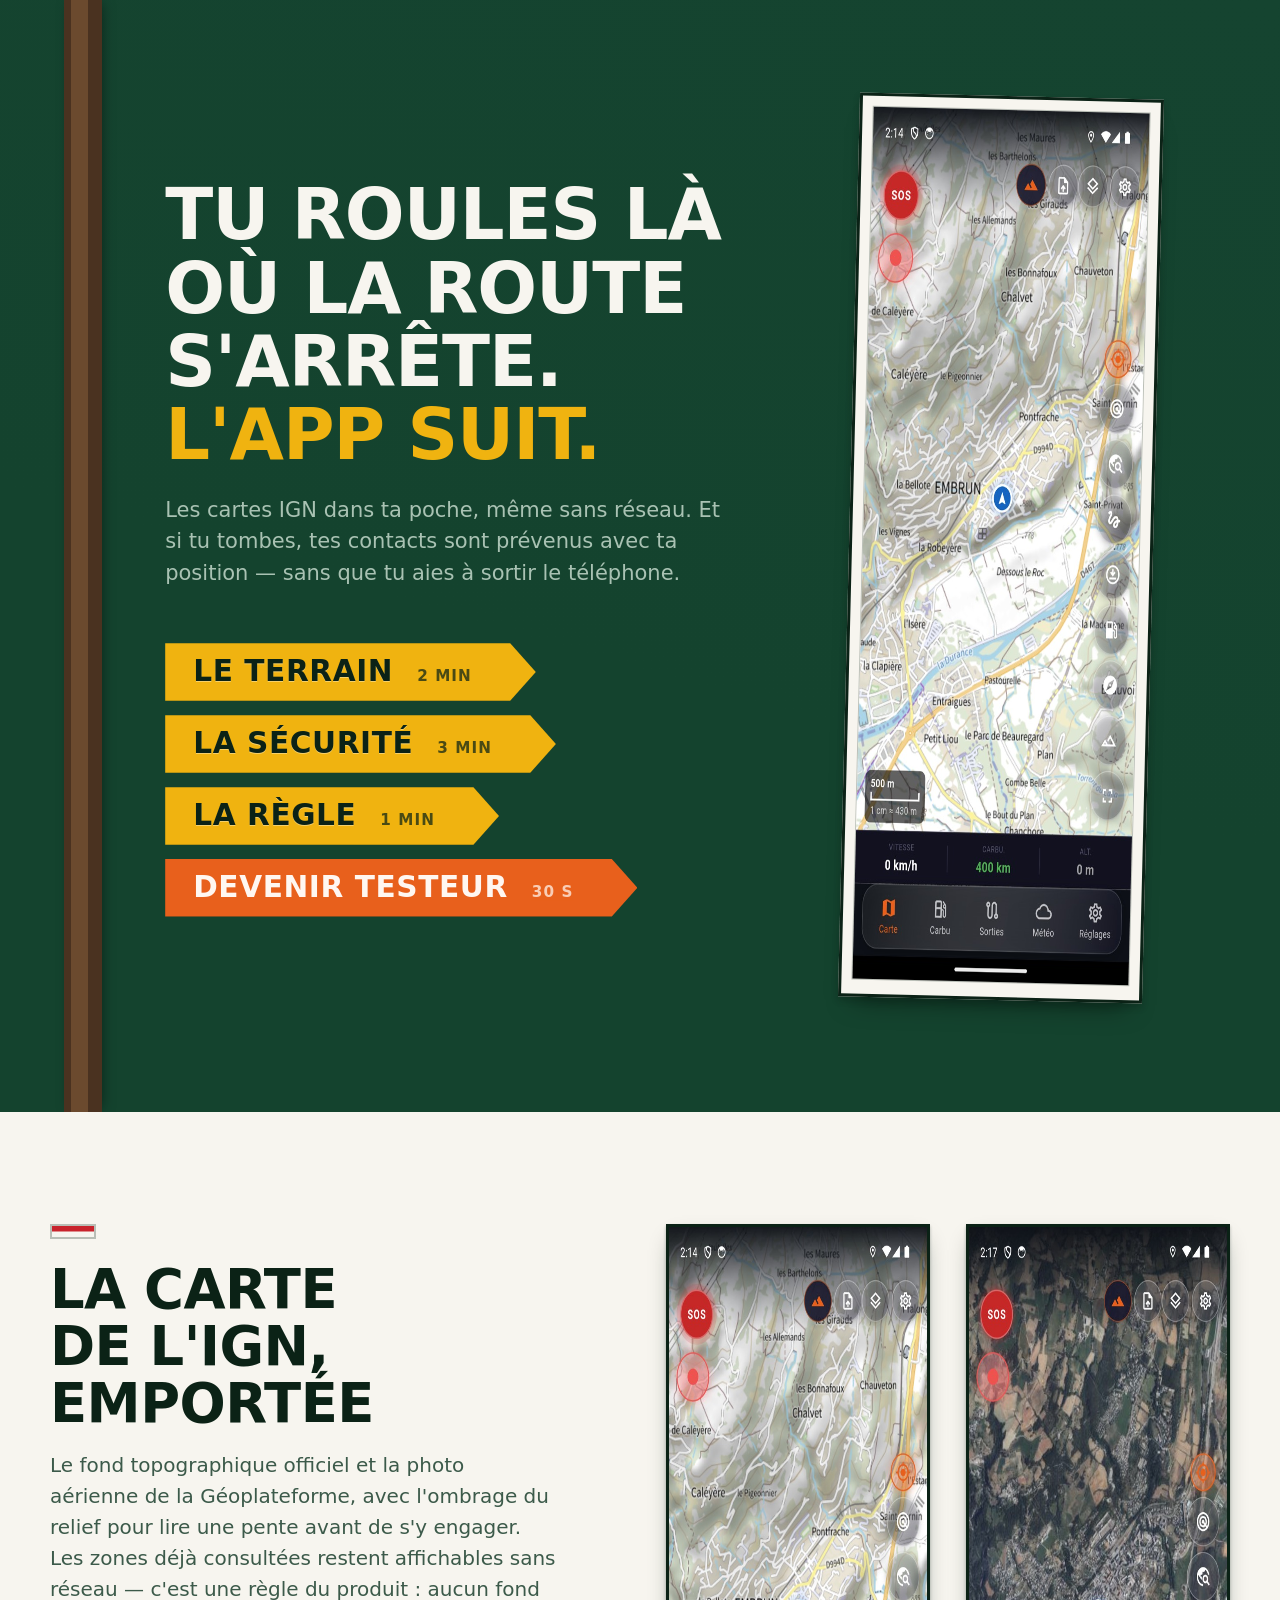
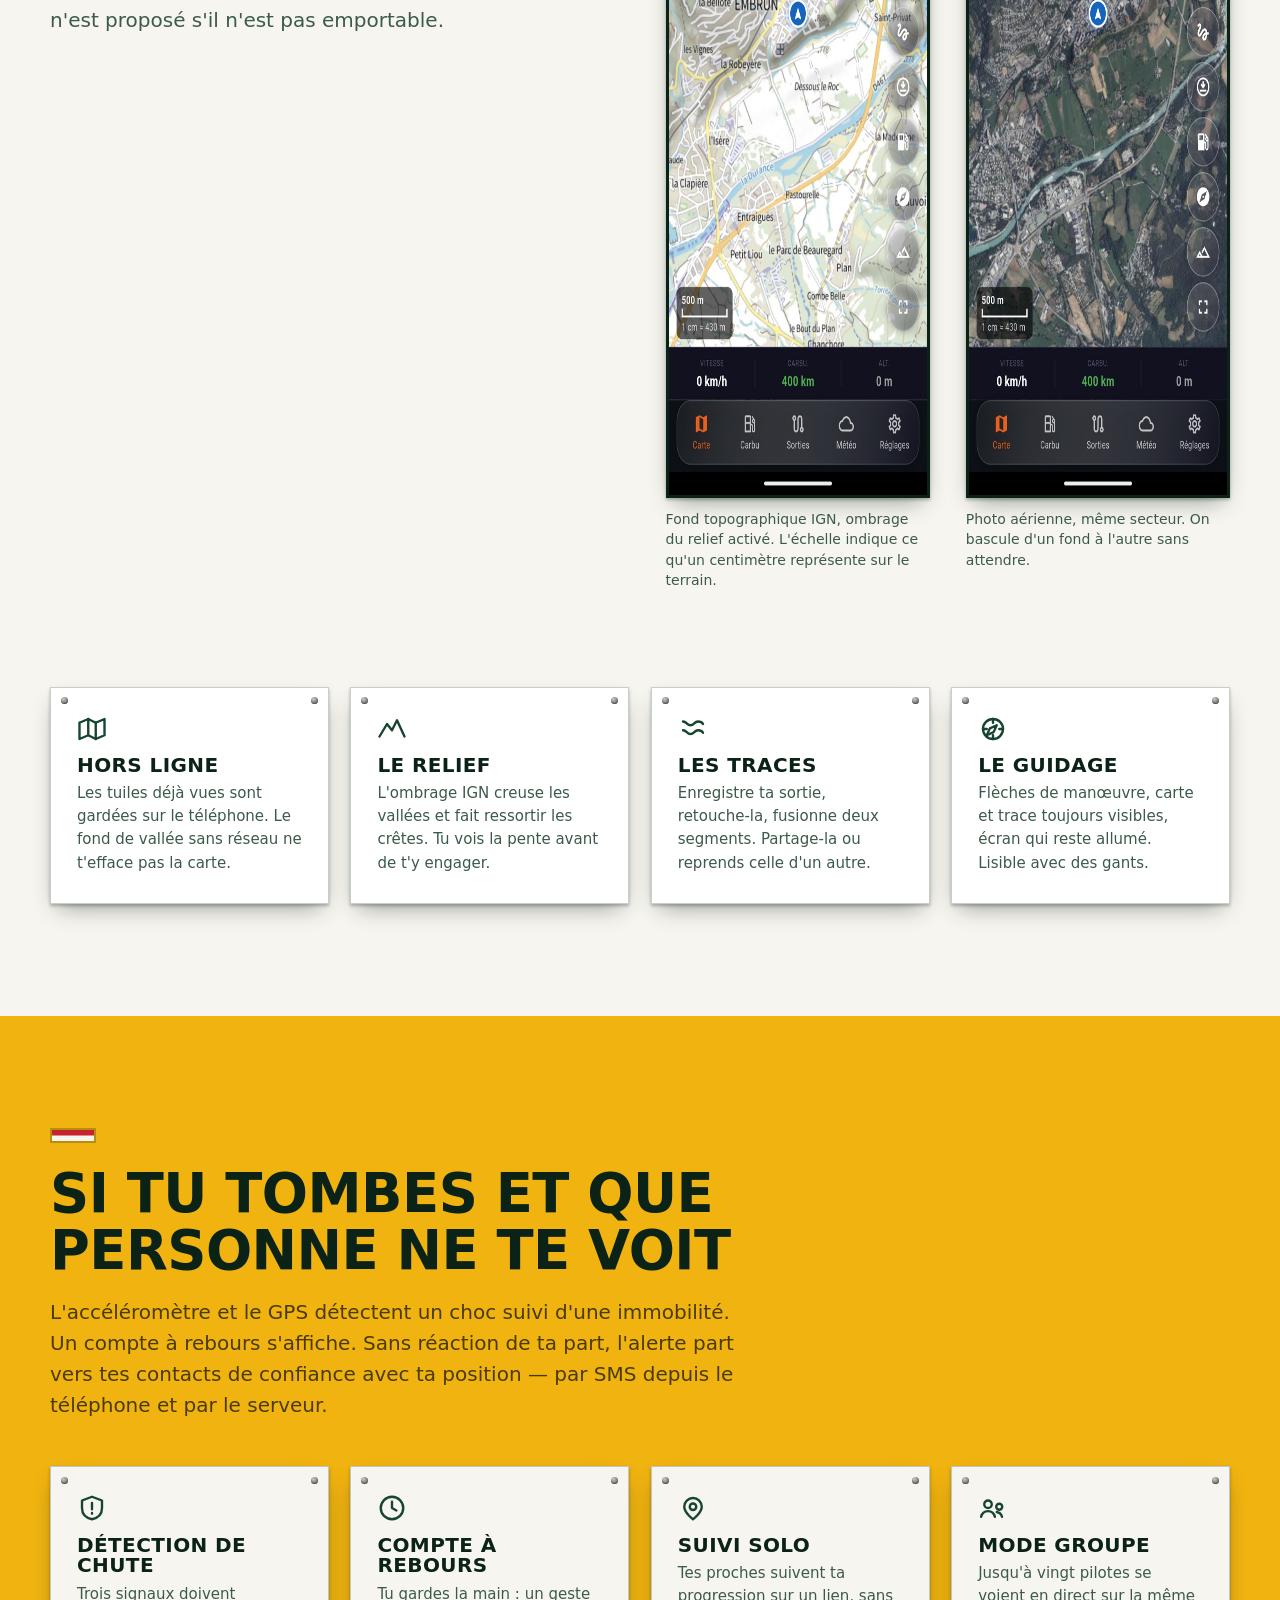
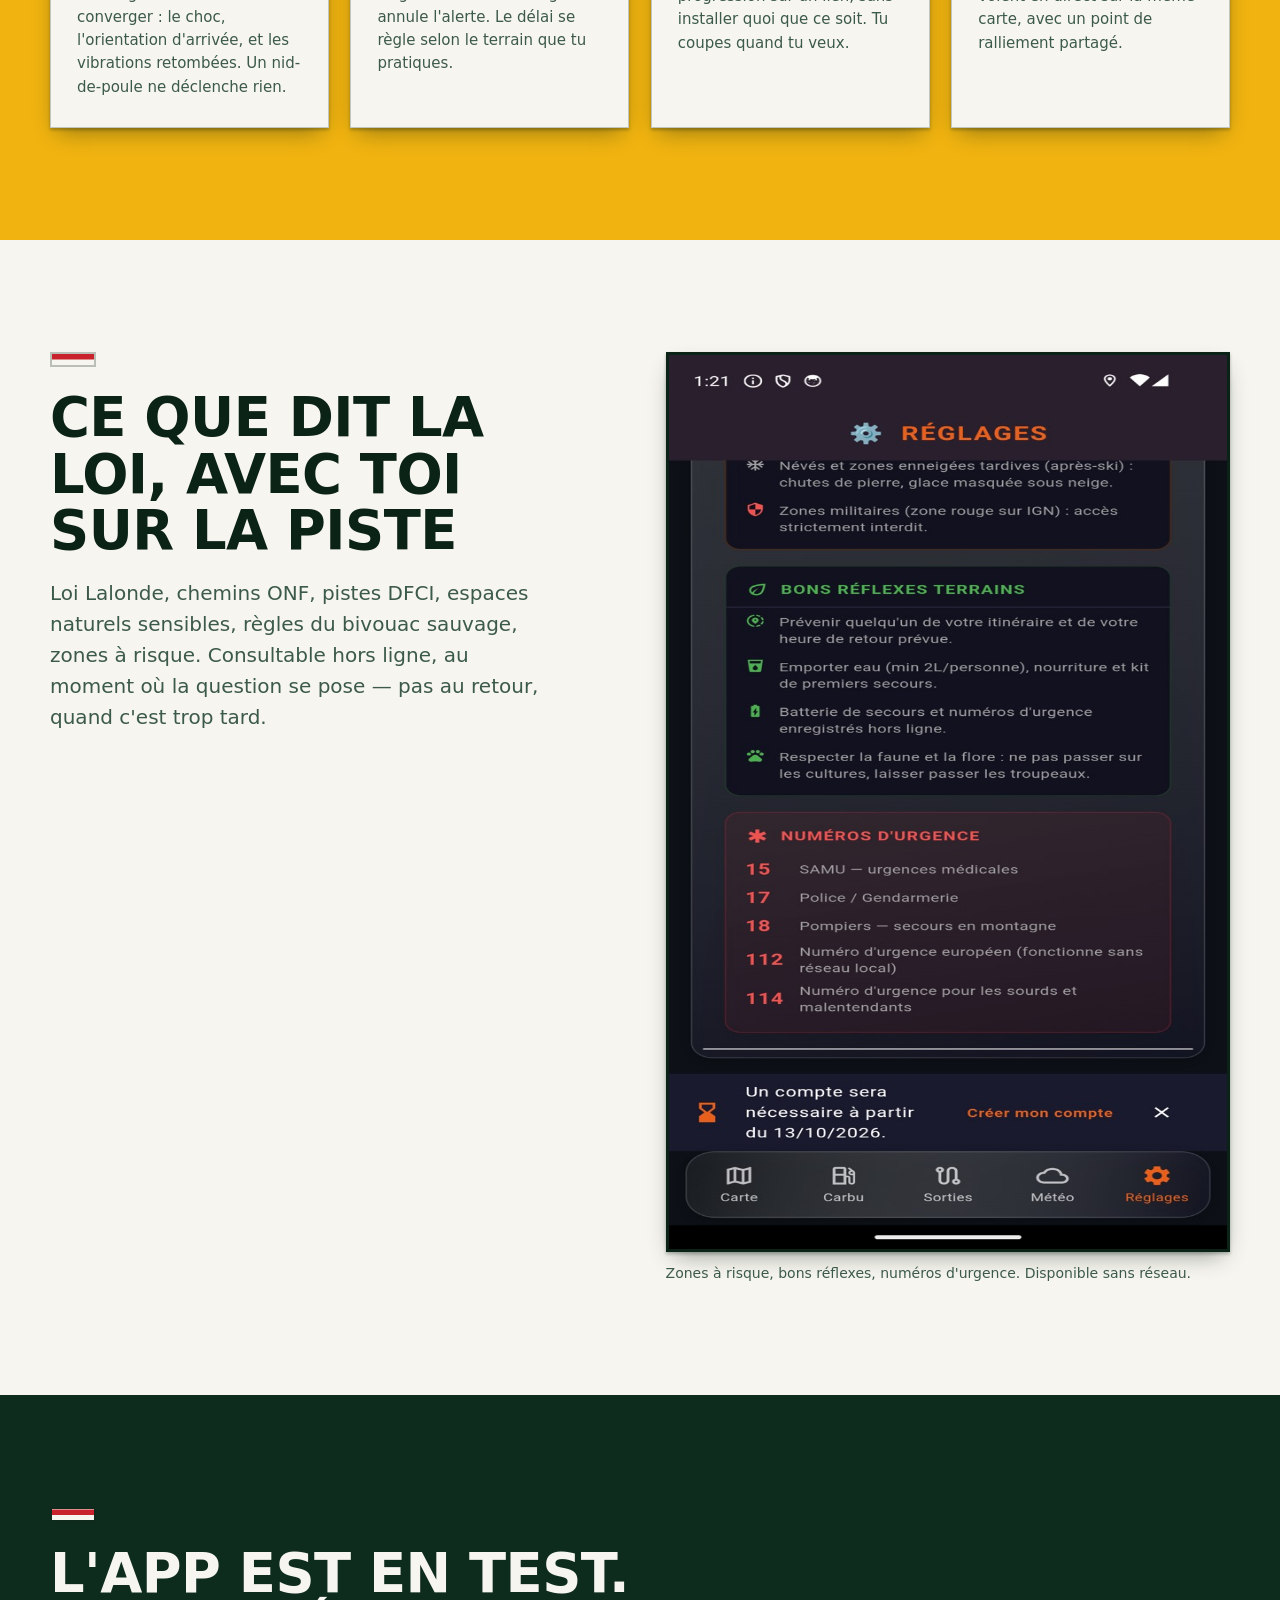
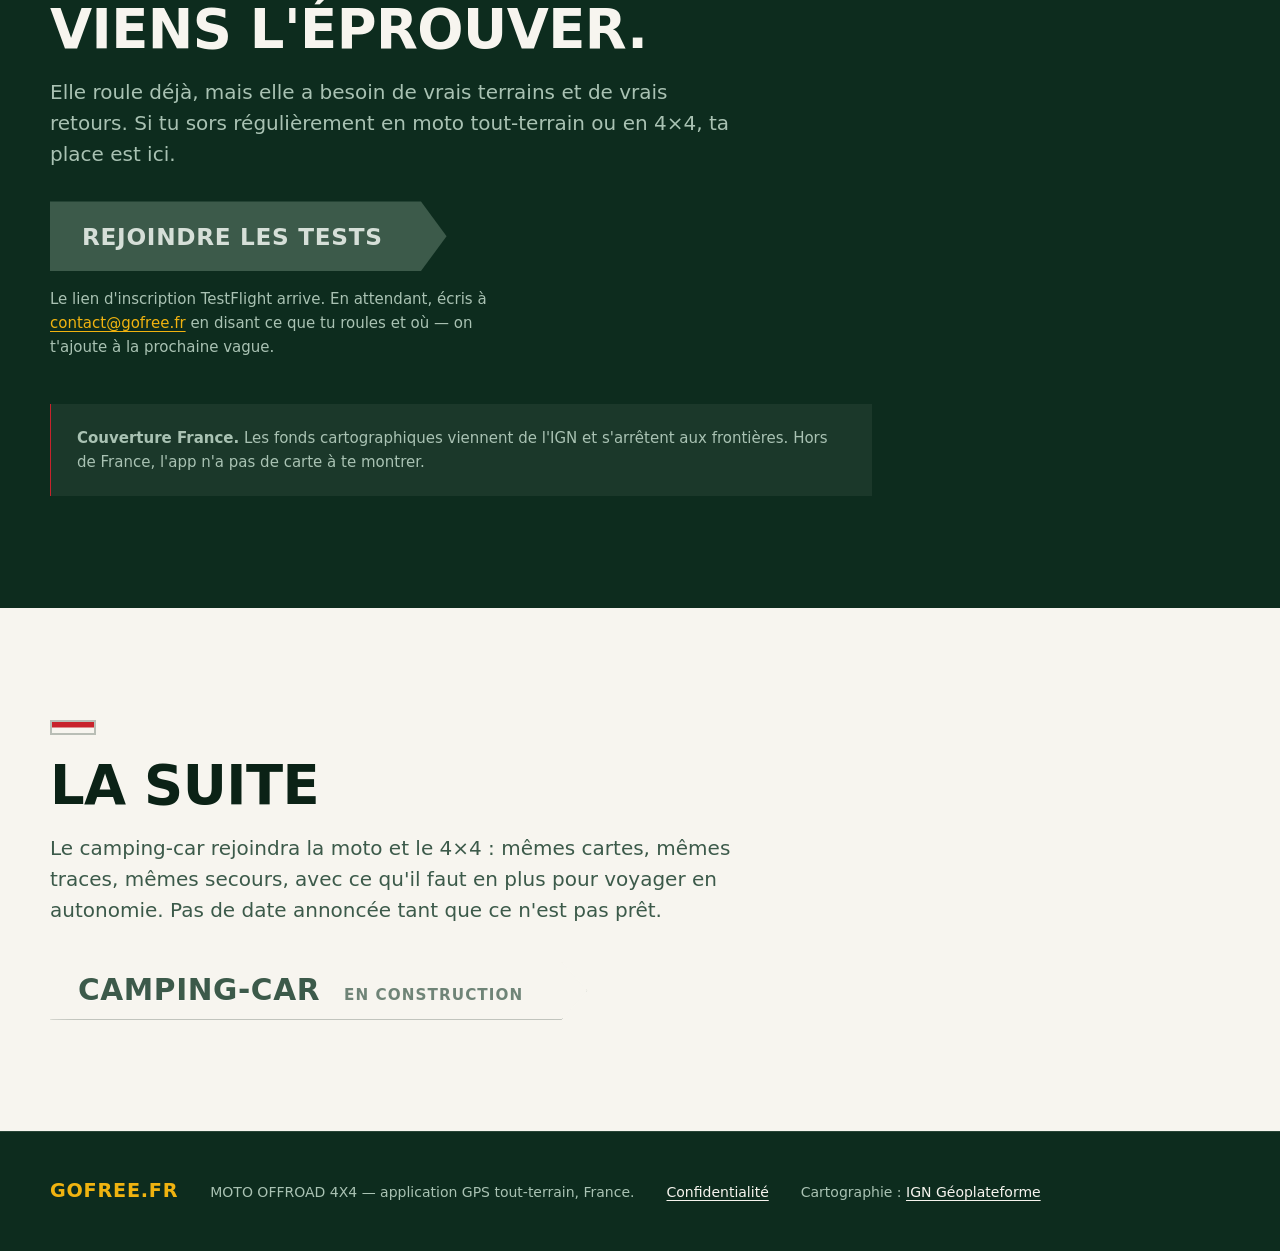
==== index.html @ 1a0636ef "Page d'engagement de confidentialite Requise par Apple pour ouvrir les tests externes TestFlight, et" ====
<!doctype html>
<html lang="fr">
<head>
<meta charset="utf-8">
<meta name="viewport" content="width=device-width, initial-scale=1">
<title>MOTO OFFROAD 4X4 — la carte IGN hors ligne, et les secours si tu tombes</title>
<meta name="description" content="Application GPS pour rouler hors des routes ouvertes en France : cartes IGN emportables hors ligne, détection de chute, alerte aux contacts de confiance. En test sur iPhone et Android.">
<meta name="theme-color" content="#14432E">
<link rel="preload" as="font" type="font/woff2" href="fonts/rajdhani-700-latin.woff2" crossorigin>
<link rel="preload" as="font" type="font/woff2" href="fonts/barlow-400-latin.woff2" crossorigin>
<link rel="stylesheet" href="styles.css">
<meta property="og:title" content="MOTO OFFROAD 4X4">
<meta property="og:description" content="La carte IGN hors ligne, et les secours si tu tombes. En test sur iPhone et Android.">
<meta property="og:type" content="website">
<meta property="og:url" content="https://gofree.fr/">
</head>
<body>

<!-- ═══ LE POTEAU ═══════════════════════════════════════════ -->
<header class="poteau">
  <div class="enveloppe">
    <div class="poteau__contenu">
      <div class="poteau__texte">
      <h1>Tu roules là où la route s'arrête.<em>L'app suit.</em></h1>
      <p class="poteau__sous">
        Les cartes IGN dans ta poche, même sans réseau. Et si tu tombes,
        tes contacts sont prévenus avec ta position — sans que tu aies
        à sortir le téléphone.
      </p>

      <ul class="lames">
        <li><a class="lame" href="#terrain">
          <span class="lame__lieu">Le terrain</span>
          <span class="lame__duree">2 min</span>
        </a></li>
        <li><a class="lame" href="#securite">
          <span class="lame__lieu">La sécurité</span>
          <span class="lame__duree">3 min</span>
        </a></li>
        <li><a class="lame" href="#regle">
          <span class="lame__lieu">La règle</span>
          <span class="lame__duree">1 min</span>
        </a></li>
        <li><a class="lame lame--action" href="#tester">
          <span class="lame__lieu">Devenir testeur</span>
          <span class="lame__duree">30 s</span>
        </a></li>
      </ul>
      </div>

      <figure class="ecran-poteau">
        <img src="img/carte-ign.jpg" width="684" height="874" fetchpriority="high"
             alt="L'application affichant la carte topographique IGN autour d'Embrun, avec le bouton SOS et l'échelle de distance.">
      </figure>
    </div>
  </div>
</header>

<main>

<!-- ═══ LE TERRAIN ══════════════════════════════════════════ -->
<section class="etape etape--claire" id="terrain">
  <div class="enveloppe deux-colonnes">
    <div class="etape__entete">
      <span class="balise" aria-hidden="true"></span>
      <h2>La carte de l'IGN, emportée</h2>
      <p class="etape__chapo">
        Le fond topographique officiel et la photo aérienne de la
        Géoplateforme, avec l'ombrage du relief pour lire une pente avant
        de s'y engager. Les zones déjà consultées restent affichables sans
        réseau — c'est une règle du produit : aucun fond n'est proposé
        s'il n'est pas emportable.
      </p>
    </div>

    <div class="vues">
      <figure class="vue">
        <img src="img/carte-ign.jpg" width="684" height="874" loading="lazy"
             alt="Carte topographique IGN autour d'Embrun, avec les chemins, les courbes de niveau et le bouton SOS.">
        <figcaption>Fond topographique IGN, ombrage du relief activé. L'échelle indique ce qu'un centimètre représente sur le terrain.</figcaption>
      </figure>
      <figure class="vue">
        <img src="img/carte-photo.jpg" width="684" height="874" loading="lazy"
             alt="La même zone en photo aérienne IGN : parcelles, forêts et rivière vues du ciel.">
        <figcaption>Photo aérienne, même secteur. On bascule d'un fond à l'autre sans attendre.</figcaption>
      </figure>
    </div>

    <ul class="plaques">
      <li class="plaque">
        <svg class="plaque__icone" viewBox="0 0 24 24" aria-hidden="true">
          <polyline points="2 7 9 4 15 7 22 4 22 17 15 20 9 17 2 20 2 7"/>
          <line x1="9" y1="4" x2="9" y2="17"/><line x1="15" y1="7" x2="15" y2="20"/>
        </svg>
        <h3 class="plaque__titre">Hors ligne</h3>
        <p>Les tuiles déjà vues sont gardées sur le téléphone. Le fond de vallée sans réseau ne t'efface pas la carte.</p>
      </li>
      <li class="plaque">
        <svg class="plaque__icone" viewBox="0 0 24 24" aria-hidden="true">
          <polyline points="2 18 8 8 12 13 16 5 22 18"/>
        </svg>
        <h3 class="plaque__titre">Le relief</h3>
        <p>L'ombrage IGN creuse les vallées et fait ressortir les crêtes. Tu vois la pente avant de t'y engager.</p>
      </li>
      <li class="plaque">
        <svg class="plaque__icone" viewBox="0 0 24 24" aria-hidden="true">
          <path d="M4 6c3 0 3 3 6 3s3-3 6-3 4 2 4 2"/>
          <path d="M4 13c3 0 3 3 6 3s3-3 6-3 4 2 4 2"/>
        </svg>
        <h3 class="plaque__titre">Les traces</h3>
        <p>Enregistre ta sortie, retouche-la, fusionne deux segments. Partage-la ou reprends celle d'un autre.</p>
      </li>
      <li class="plaque">
        <svg class="plaque__icone" viewBox="0 0 24 24" aria-hidden="true">
          <circle cx="12" cy="12" r="8"/><path d="M12 4v3M12 17v3M4 12h3M17 12h3"/>
          <path d="M15 9l-2.5 5.5L7 17l2.5-5.5z"/>
        </svg>
        <h3 class="plaque__titre">Le guidage</h3>
        <p>Flèches de manœuvre, carte et trace toujours visibles, écran qui reste allumé. Lisible avec des gants.</p>
      </li>
    </ul>
  </div>
</section>

<!-- ═══ LA SÉCURITÉ ═════════════════════════════════════════ -->
<section class="etape etape--emaillee" id="securite">
  <div class="enveloppe">
    <div class="etape__entete">
      <span class="balise" aria-hidden="true"></span>
      <h2>Si tu tombes et que personne ne te voit</h2>
      <p class="etape__chapo">
        L'accéléromètre et le GPS détectent un choc suivi d'une immobilité.
        Un compte à rebours s'affiche. Sans réaction de ta part, l'alerte
        part vers tes contacts de confiance avec ta position — par SMS
        depuis le téléphone et par le serveur.
      </p>
    </div>

    <ul class="plaques">
      <li class="plaque">
        <svg class="plaque__icone" viewBox="0 0 24 24" aria-hidden="true">
          <path d="M12 3l8 3v6c0 5-3.4 8-8 9-4.6-1-8-4-8-9V6z"/>
          <path d="M12 8v5M12 16v.5"/>
        </svg>
        <h3 class="plaque__titre">Détection de chute</h3>
        <p>Trois signaux doivent converger : le choc, l'orientation d'arrivée, et les vibrations retombées. Un nid-de-poule ne déclenche rien.</p>
      </li>
      <li class="plaque">
        <svg class="plaque__icone" viewBox="0 0 24 24" aria-hidden="true">
          <circle cx="12" cy="12" r="9"/><path d="M12 7v5l3.5 2"/>
        </svg>
        <h3 class="plaque__titre">Compte à rebours</h3>
        <p>Tu gardes la main : un geste annule l'alerte. Le délai se règle selon le terrain que tu pratiques.</p>
      </li>
      <li class="plaque">
        <svg class="plaque__icone" viewBox="0 0 24 24" aria-hidden="true">
          <path d="M12 21s-7-5.2-7-10a7 7 0 1114 0c0 4.8-7 10-7 10z"/>
          <circle cx="12" cy="11" r="2.6"/>
        </svg>
        <h3 class="plaque__titre">Suivi solo</h3>
        <p>Tes proches suivent ta progression sur un lien, sans installer quoi que ce soit. Tu coupes quand tu veux.</p>
      </li>
      <li class="plaque">
        <svg class="plaque__icone" viewBox="0 0 24 24" aria-hidden="true">
          <circle cx="8" cy="9" r="3"/><circle cx="17" cy="11" r="2.4"/>
          <path d="M2.5 19c.7-3 2.9-4.5 5.5-4.5S12.8 16 13.5 19"/>
          <path d="M15 15.2c2 .3 3.6 1.5 4.2 3.8"/>
        </svg>
        <h3 class="plaque__titre">Mode groupe</h3>
        <p>Jusqu'à vingt pilotes se voient en direct sur la même carte, avec un point de ralliement partagé.</p>
      </li>
    </ul>
  </div>
</section>

<!-- ═══ LA RÈGLE ════════════════════════════════════════════ -->
<section class="etape etape--claire" id="regle">
  <div class="enveloppe deux-colonnes">
    <div class="etape__entete">
      <span class="balise" aria-hidden="true"></span>
      <h2>Ce que dit la loi, avec toi sur la piste</h2>
      <p class="etape__chapo">
        Loi Lalonde, chemins ONF, pistes DFCI, espaces naturels sensibles,
        règles du bivouac sauvage, zones à risque. Consultable hors ligne,
        au moment où la question se pose — pas au retour, quand c'est trop
        tard.
      </p>
    </div>

    <div class="vues">
      <figure class="vue">
        <img src="img/reglementation.jpg" width="648" height="900" loading="lazy"
             alt="Écran de l'application listant les zones à risque, les bons réflexes de terrain et les numéros d'urgence.">
        <figcaption>Zones à risque, bons réflexes, numéros d'urgence. Disponible sans réseau.</figcaption>
      </figure>
    </div>
  </div>
</section>

<!-- ═══ DEVENIR TESTEUR ═════════════════════════════════════ -->
<section class="etape inscription" id="tester">
  <div class="enveloppe">
    <div class="etape__entete">
      <span class="balise" aria-hidden="true"></span>
      <h2>L'app est en test. Viens l'éprouver.</h2>
      <p class="etape__chapo">
        Elle roule déjà, mais elle a besoin de vrais terrains et de vrais
        retours. Si tu sors régulièrement en moto tout-terrain ou en 4×4,
        ta place est ici.
      </p>

      <!-- REMPLACER par le lien public TestFlight :
           https://testflight.apple.com/join/XXXXXXXX -->
      <a class="bouton" href="#tester" aria-disabled="true">
        Rejoindre les tests
      </a>
      <p class="appoint">
        Le lien d'inscription TestFlight arrive. En attendant, écris à
        <a href="mailto:contact@gofree.fr?subject=Je%20veux%20tester%20MOTO%20OFFROAD%204X4">contact@gofree.fr</a>
        en disant ce que tu roules et où — on t'ajoute à la prochaine vague.
      </p>

      <div class="couverture">
        <p>
          <strong>Couverture France.</strong> Les fonds cartographiques
          viennent de l'IGN et s'arrêtent aux frontières. Hors de France,
          l'app n'a pas de carte à te montrer.
        </p>
      </div>
    </div>
  </div>
</section>

<!-- ═══ BIENTÔT ═════════════════════════════════════════════ -->
<section class="etape etape--claire">
  <div class="enveloppe">
    <div class="etape__entete">
      <span class="balise" aria-hidden="true"></span>
      <h2>La suite</h2>
      <p class="etape__chapo">
        Le camping-car rejoindra la moto et le 4×4 : mêmes cartes, mêmes
        traces, mêmes secours, avec ce qu'il faut en plus pour voyager en
        autonomie. Pas de date annoncée tant que ce n'est pas prêt.
      </p>
    </div>
    <ul class="lames" style="margin-top:clamp(1.5rem,4vh,2.5rem)">
      <li><span class="lame lame--bientot">
        <span class="lame__lieu">Camping-car</span>
        <span class="lame__duree">en construction</span>
      </span></li>
    </ul>
  </div>
</section>

</main>

<footer class="pied">
  <div class="enveloppe pied__rang">
    <strong>gofree.fr</strong>
    <span>MOTO OFFROAD 4X4 — application GPS tout-terrain, France.</span>
    <span><a href="confidentialite.html">Confidentialité</a></span>
    <span>Cartographie&nbsp;: <a href="https://geoservices.ign.fr/" rel="noopener">IGN Géoplateforme</a></span>
  </div>
</footer>

</body>
</html>
---- styles.css ----
@import url("fonts.css");

/* ─────────────────────────────────────────────────────────────
   gofree.fr — le monde du balisage de sentier.
   Tôle émaillée, plaques gravées, poteau de mélèze. Les aplats
   sont saturés : c'est de la laque, pas du parchemin.
   ───────────────────────────────────────────────────────────── */

:root {
  /* Émail */
  --foret:        #14432E;
  --foret-fonce:  #0D2C1E;
  --foret-clair:  #154430;
  --jaune:        #F0B310;
  --jaune-chaud:  #E09A05;
  --orange:       #E8601C;  /* signal d'action, hérité de l'app */
  --rouge-gr:     #C8232C;  /* balisage GR */
  --blanc-gr:     #F7F5EF;

  /* Encres */
  --grave:        #0B2216;  /* lettres gravées dans la plaque */
  --grave-doux:   #3C5A4A;
  --sur-foret:    #EAF0EA;
  --sur-foret-2:  #A9C2B3;

  --poteau:       #6B4A2E;
  --poteau-ombre: #4A3220;

  --bord:         rgba(11, 34, 22, .22);

  --lame-ombre: 0 2px 3px rgba(11, 34, 22, .28),
                0 10px 22px -8px rgba(11, 34, 22, .45);

  --mesure: 68ch;
}

*, *::before, *::after { box-sizing: border-box; }

html { -webkit-text-size-adjust: 100%; scroll-behavior: smooth; }
@media (prefers-reduced-motion: reduce) {
  html { scroll-behavior: auto; }
  *, *::before, *::after {
    animation-duration: .01ms !important;
    transition-duration: .01ms !important;
  }
}

body {
  margin: 0;
  background: var(--foret);
  color: var(--sur-foret);
  font-family: Barlow, system-ui, sans-serif;
  font-size: clamp(1.0625rem, .4vw + .95rem, 1.1875rem);
  line-height: 1.6;
  overflow-x: hidden;
}

/* Surfaces du navigateur : elles font partie du monde, pas du défaut. */
::selection { background: var(--jaune); color: var(--grave); }
:focus-visible {
  outline: 3px solid var(--jaune);
  outline-offset: 3px;
  border-radius: 2px;
}
:root { scrollbar-color: var(--jaune-chaud) var(--foret-fonce); scrollbar-width: thin; }
::-webkit-scrollbar { width: 12px; }
::-webkit-scrollbar-track { background: var(--foret-fonce); }
::-webkit-scrollbar-thumb {
  background: var(--jaune-chaud);
  border: 3px solid var(--foret-fonce);
  border-radius: 6px;
}
a { color: inherit; }
img { max-width: 100%; display: block; }

h1, h2, h3, .lame__lieu, .plaque__titre {
  font-family: Rajdhani, system-ui, sans-serif;
  font-weight: 700;
  letter-spacing: .02em;
  text-transform: uppercase;
  line-height: 1.04;
  margin: 0;
}

/* ── Lettres gravées ────────────────────────────────────────── */
.grave {
  color: var(--grave);
  text-shadow: 0 1px 0 rgba(255, 255, 255, .34);
}

/* ── Structure ──────────────────────────────────────────────── */
.enveloppe { max-width: 1180px; margin: 0 auto; }

/* ═══ LE POTEAU ═════════════════════════════════════════════ */
.poteau {
  position: relative;
  padding: 48px 20px 56px;
  background: linear-gradient(196deg, var(--foret-clair) 0%, var(--foret) 58%);
  overflow: hidden;
}

/* Le mât, planté derrière les lames. */
.poteau::before {
  content: "";
  position: absolute;
  top: 0; bottom: 0;
  left: clamp(1.25rem, 5vw, 4rem);
  width: clamp(26px, 3vw, 42px);
  background:
    linear-gradient(90deg,
      var(--poteau-ombre) 0 18%,
      var(--poteau) 18% 62%,
      var(--poteau-ombre) 62% 100%);
  box-shadow: 3px 0 14px -4px rgba(0, 0, 0, .5);
}

.poteau__contenu {
  position: relative;
  padding-left: clamp(3.25rem, 9vw, 7.5rem);
  display: grid;
  gap: clamp(1.5rem, 4vw, 3rem);
}
@media (min-width: 60rem) {
  .poteau__contenu {
    grid-template-columns: minmax(0, 1.1fr) minmax(0, .9fr);
    align-items: center;
  }
}

/* Les étapes qui montrent l'app : le propos à gauche, les écrans à droite. */
.deux-colonnes { display: grid; gap: clamp(1.75rem, 4vw, 3.5rem); }
@media (min-width: 62rem) {
  .deux-colonnes {
    grid-template-columns: minmax(0, 1fr) minmax(0, 1fr);
    align-items: start;
  }
  .deux-colonnes .etape__entete { max-width: 42ch; }
  .deux-colonnes .vues {
    margin-top: 0;
    grid-template-columns: repeat(auto-fit, minmax(min(100%, 10.5rem), 1fr));
  }
  .deux-colonnes .plaques { grid-column: 1 / -1; }
}

/* L'écran de l'app, vissé au poteau comme une plaque de plus. */
.ecran-poteau {
  margin: 0;
  justify-self: center;
  max-width: 19rem;
  padding: 10px 10px 14px;
  background: var(--blanc-gr);
  border: 3px solid var(--grave);
  box-shadow: 0 4px 6px rgba(11, 34, 22, .3), 0 18px 26px -16px rgba(0, 0, 0, .5);
  transform: rotate(1.4deg);
}
.ecran-poteau img { width: 100%; border: 1px solid rgba(11, 34, 22, .25); }

.poteau h1 {
  font-size: clamp(2.35rem, 6vw, 4.4rem);
  letter-spacing: -.015em;
  color: var(--blanc-gr);
  max-width: 13ch;
  text-wrap: balance;
}
.poteau h1 em {
  font-style: normal;
  display: block;
  color: var(--jaune);
}

.poteau__sous {
  margin: clamp(1.1rem, 2.5vh, 1.75rem) 0 0;
  max-width: 46ch;
  color: var(--sur-foret-2);
  font-size: clamp(1.0625rem, .5vw + .95rem, 1.3125rem);
  line-height: 1.5;
}

/* ── Les lames directionnelles ──────────────────────────────── */
.lames {
  list-style: none;
  margin: clamp(2.25rem, 6vh, 3.5rem) 0 0;
  padding: 0;
  display: flex;
  flex-direction: column;
  gap: clamp(.7rem, 1.6vh, 1.1rem);
}

.lame {
  --lame-fond: var(--jaune);
  --lame-encre: var(--grave);
  display: flex;
  align-items: baseline;
  gap: clamp(.75rem, 2vw, 1.5rem);
  width: fit-content;
  max-width: min(100%, 40rem);
  padding: clamp(.6rem, 1.4vh, .95rem) clamp(2.5rem, 5vw, 4rem) clamp(.6rem, 1.4vh, .95rem) clamp(1rem, 2.5vw, 1.75rem);
  background: var(--lame-fond);
  color: var(--lame-encre);
  text-decoration: none;
  /* La pointe du panneau, taillée à droite. */
  clip-path: polygon(0 0, calc(100% - 1.6rem) 0, 100% 50%, calc(100% - 1.6rem) 100%, 0 100%);
  box-shadow: var(--lame-ombre);
  transform-origin: left center;
  transition: transform .45s cubic-bezier(.16, 1, .3, 1),
              filter .45s cubic-bezier(.16, 1, .3, 1);
}

.lame:hover, .lame:focus-visible { transform: rotate(-1.1deg) translateX(6px); filter: brightness(1.05); }
.lame:active { transform: rotate(-.4deg) translateX(2px); }

.lame--action { --lame-fond: var(--orange); --lame-encre: #FFF7F1; }
.lame--action .lame__lieu { text-shadow: none; }
.lame--bientot { --lame-fond: var(--blanc-gr); --lame-encre: var(--grave-doux); }

.lame__lieu {
  font-size: clamp(1.15rem, 2.6vw, 1.85rem);
  text-shadow: 0 1px 0 rgba(255, 255, 255, .38);
}
.lame__duree {
  font-variant-numeric: tabular-nums;
  font-size: clamp(.8rem, 1.3vw, .95rem);
  font-weight: 600;
  letter-spacing: .07em;
  text-transform: uppercase;
  opacity: .72;
  margin-left: auto;
  white-space: nowrap;
}

/* ═══ LES ÉTAPES ════════════════════════════════════════════ */
.etape { padding: 56px 20px; position: relative; }
.etape--claire { background: var(--blanc-gr); color: var(--grave); }
.etape--emaillee { background: var(--jaune); color: var(--grave); }

.etape__entete { max-width: var(--mesure); }
.etape h2 {
  font-size: clamp(1.9rem, 5.5vw, 3.4rem);
  letter-spacing: -.01em;
  text-wrap: balance;
}
.etape--claire h2, .etape--emaillee h2 { color: var(--grave); }
.etape__chapo {
  margin: clamp(.85rem, 2vh, 1.25rem) 0 0;
  max-width: 54ch;
  font-size: clamp(1.0625rem, .5vw + .95rem, 1.25rem);
  line-height: 1.55;
}
.etape--claire .etape__chapo { color: var(--grave-doux); }
.etape--emaillee .etape__chapo { color: #4A3B07; }

/* ── Balise GR : le jalon peint qui ouvre chaque étape ───────── */
.balise {
  display: block;
  width: 46px; height: 15px;
  margin-bottom: clamp(1.1rem, 2.6vh, 1.6rem);
  background:
    linear-gradient(var(--blanc-gr) 0 100%) 0 0 / 100% 100% no-repeat;
  border: 2px solid rgba(11, 34, 22, .18);
  position: relative;
}
.balise::after {
  content: "";
  position: absolute; inset: 0;
  background: linear-gradient(var(--rouge-gr) 0 100%);
  clip-path: inset(0 0 50% 0);
}
.etape--claire .balise, .etape--emaillee .balise { border-color: rgba(11, 34, 22, .26); }

/* ── Le détail : plaques vissées sur le poteau ──────────────── */
.plaques {
  list-style: none;
  margin: clamp(2rem, 5vh, 3.25rem) 0 0;
  padding: 0;
  display: grid;
  gap: clamp(.9rem, 2vw, 1.35rem);
  grid-template-columns: repeat(auto-fit, minmax(min(100%, 17rem), 1fr));
}

.plaque {
  position: relative;
  padding: 20px 20px 22px;
  background: var(--blanc-gr);
  border: 1px solid var(--bord);
  box-shadow: var(--lame-ombre);
}
.etape--claire .plaque { background: #FFFFFF; }

/* Les deux vis, en haut de chaque plaque. */
.plaque::before, .plaque::after {
  content: "";
  position: absolute; top: .6rem;
  width: 7px; height: 7px;
  border-radius: 50%;
  background: radial-gradient(circle at 35% 30%, #C9CCC4, #6E736A 70%);
  box-shadow: inset 0 -1px 1px rgba(0, 0, 0, .35);
}
.plaque::before { left: .62rem; }
.plaque::after  { right: .62rem; }

.plaque__titre {
  font-size: clamp(1.05rem, 1.6vw, 1.25rem);
  color: var(--grave);
  margin-bottom: .4rem;
}
.plaque p { margin: 0; color: var(--grave-doux); font-size: .9375rem; line-height: 1.55; }

.plaque__icone { width: 30px; height: 30px; margin-bottom: .7rem; display: block; }
.plaque__icone path, .plaque__icone circle, .plaque__icone line, .plaque__icone polyline {
  fill: none; stroke: var(--foret-clair); stroke-width: 1.9;
  stroke-linecap: round; stroke-linejoin: round;
}

/* ── Écrans de l'application ────────────────────────────────── */
.vues {
  margin: clamp(2.25rem, 5.5vh, 3.5rem) 0 0;
  display: grid;
  gap: clamp(1.25rem, 3vw, 2.25rem);
  grid-template-columns: repeat(auto-fit, minmax(min(100%, 13rem), 17rem));
  justify-content: start;
  align-items: start;
}
.vue { margin: 0; }
.vue img {
  width: 100%;
  border: 3px solid var(--grave);
  box-shadow: var(--lame-ombre);
  background: var(--foret-fonce);
}
.vue figcaption {
  margin-top: .7rem;
  font-size: .875rem;
  line-height: 1.45;
  color: var(--grave-doux);
}
.etape--emaillee .vue figcaption { color: #4A3B07; }

/* ── L'inscription ──────────────────────────────────────────── */
.inscription { background: var(--foret-fonce); color: var(--sur-foret); }
.inscription h2 { color: var(--blanc-gr); }
.inscription .etape__chapo { color: var(--sur-foret-2); }

.bouton {
  display: inline-flex;
  align-items: center;
  gap: .8rem;
  margin-top: clamp(1.5rem, 3.5vh, 2.25rem);
  padding: clamp(.85rem, 1.8vh, 1.1rem) clamp(3rem, 5vw, 4rem) clamp(.85rem, 1.8vh, 1.1rem) clamp(1.4rem, 3vw, 2rem);
  background: var(--orange);
  color: #FFF7F1;
  font-family: Rajdhani, system-ui, sans-serif;
  font-weight: 700;
  font-size: clamp(1.1rem, 2.2vw, 1.45rem);
  text-transform: uppercase;
  letter-spacing: .03em;
  text-decoration: none;
  clip-path: polygon(0 0, calc(100% - 1.6rem) 0, 100% 50%, calc(100% - 1.6rem) 100%, 0 100%);
  box-shadow: var(--lame-ombre);
  transform-origin: left center;
  transition: transform .45s cubic-bezier(.16, 1, .3, 1), filter .45s cubic-bezier(.16, 1, .3, 1);
}
.bouton:hover, .bouton:focus-visible { transform: rotate(-1.1deg) translateX(6px); filter: brightness(1.07); }
.bouton[aria-disabled="true"] {
  background: var(--grave-doux);
  color: #D6DFD8;
  cursor: not-allowed;
  box-shadow: none;
}
.bouton[aria-disabled="true"]:hover { transform: none; filter: none; }

.appoint {
  margin: 1rem 0 0;
  font-size: .9375rem;
  color: var(--sur-foret-2);
  max-width: 48ch;
}
.appoint a { color: var(--jaune); text-decoration-thickness: 1px; text-underline-offset: 3px; }

/* ── Avertissement de couverture ────────────────────────────── */
.couverture {
  margin: clamp(2rem, 5vh, 3rem) 0 0;
  padding: 18px 20px;
  border-left: 1px solid var(--rouge-gr);
  background: rgba(200, 35, 44, .07);
  max-width: var(--mesure);
}
.couverture p { margin: 0; font-size: .9375rem; color: var(--grave-doux); }
.inscription .couverture { background: rgba(247, 245, 239, .06); }
.inscription .couverture p { color: var(--sur-foret-2); }

/* ── Pied : la plaque du fabricant ──────────────────────────── */
.pied {
  background: var(--foret-fonce);
  border-top: 1px solid rgba(247, 245, 239, .12);
  padding: 32px 20px;
  font-size: .875rem;
  color: var(--sur-foret-2);
}
.pied__rang { display: flex; flex-wrap: wrap; gap: .6rem clamp(1rem, 3vw, 2rem); align-items: baseline; }
.pied strong {
  font-family: Rajdhani, system-ui, sans-serif;
  font-size: 1.2rem;
  text-transform: uppercase;
  color: var(--jaune);
  letter-spacing: .04em;
}
.pied a { color: var(--blanc-gr); text-underline-offset: 3px; }

@media (max-width: 40rem) {
  .lame { max-width: 100%; width: 100%; }
  .lame__duree { margin-left: auto; }
}

/* Respiration sur grand écran — hors des raccourcis fluides, pour que
   chaque conteneur déclare un retrait lisible en toutes circonstances. */
@media (min-width: 48rem) {
  .poteau { padding: 72px 32px 88px; }
  .etape  { padding: 88px 32px; }
  .pied   { padding: 44px 32px; }
  .plaque { padding: 26px 26px 28px; }
  .couverture { padding: 22px 26px; }
}
@media (min-width: 72rem) {
  .poteau { padding: 96px 40px 112px; }
  .etape  { padding: 112px 40px; }
}

/* Écran large mais bas (portable posé, fenêtre non maximisée) : le titre
   cède du terrain pour que les lames restent dans le premier écran. */
@media (min-width: 60rem) and (max-height: 52rem) {
  .poteau h1 { font-size: clamp(2rem, 3.4vw, 3rem); }
  .poteau__sous { margin-top: .9rem; font-size: 1.0625rem; }
  .lames { margin-top: 1.4rem; }
  .poteau { padding-top: 40px; padding-bottom: 48px; }
  .ecran-poteau { max-width: 15rem; }
}
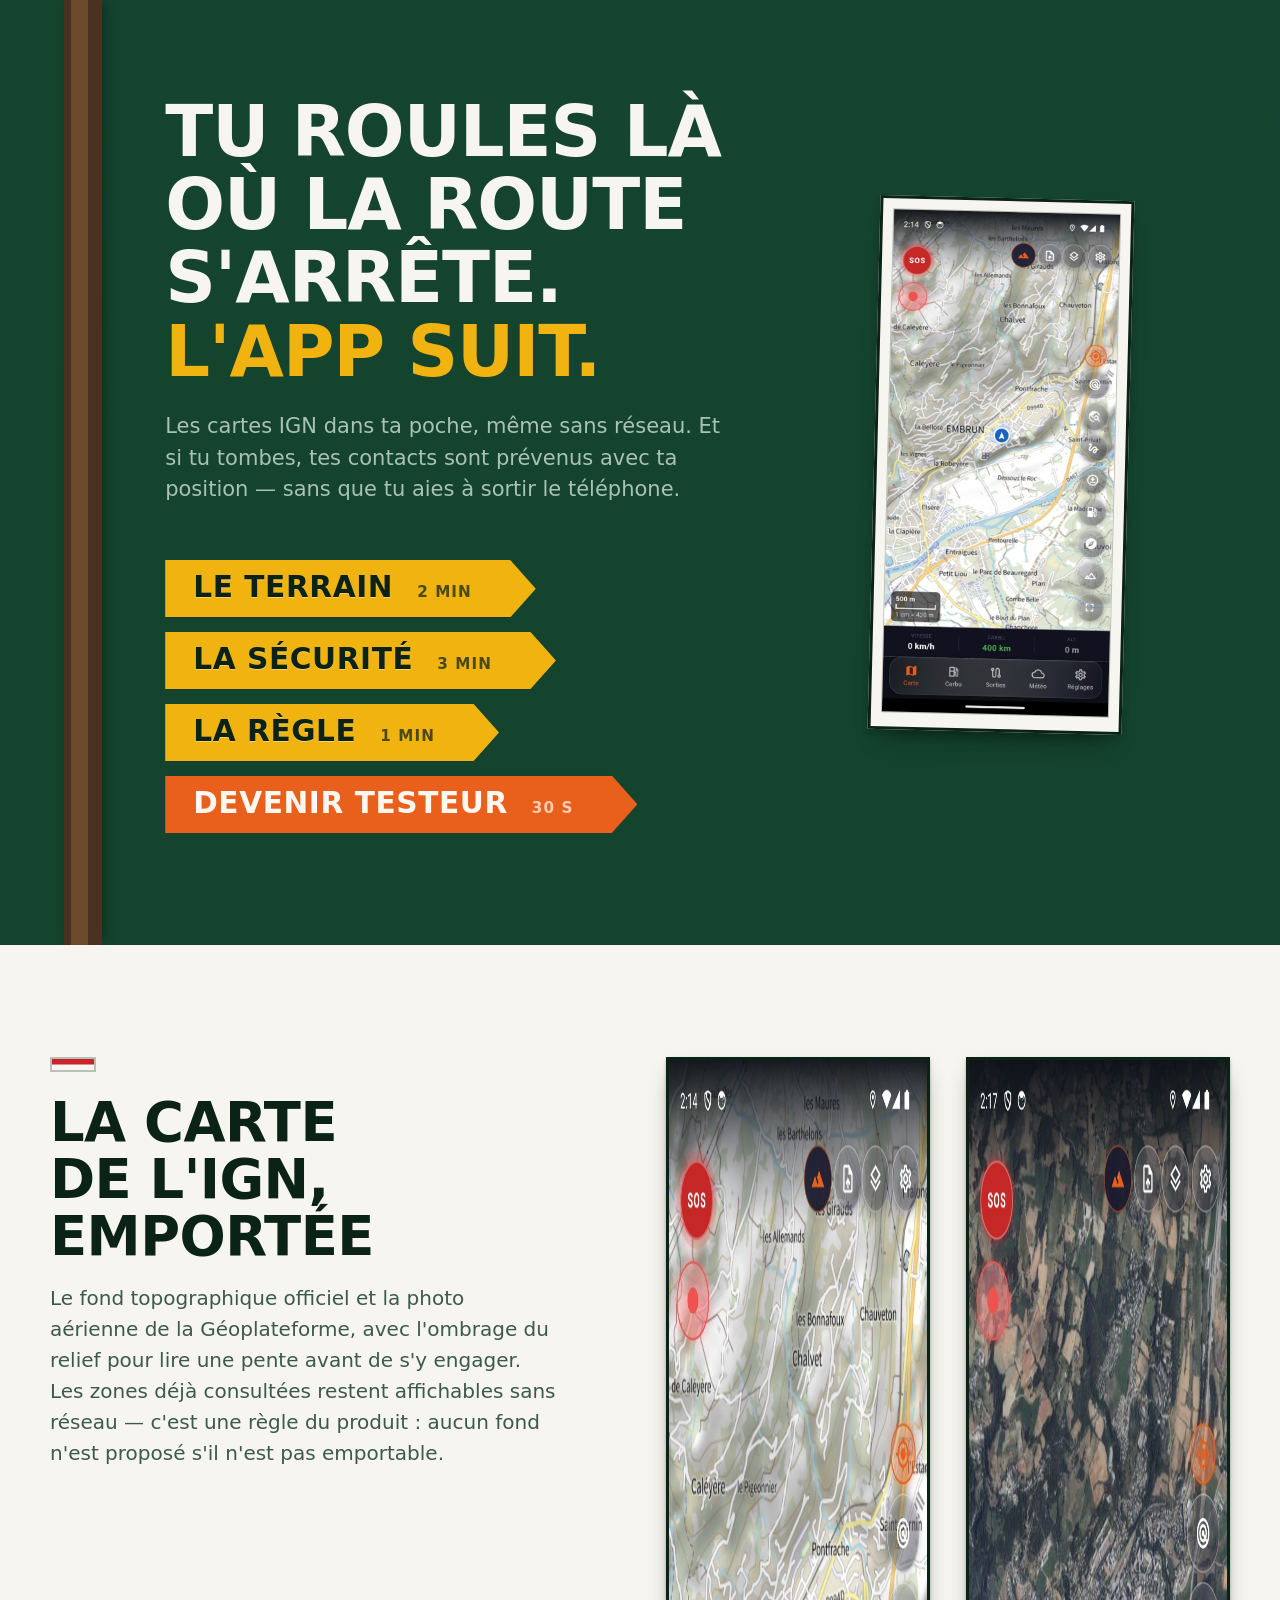
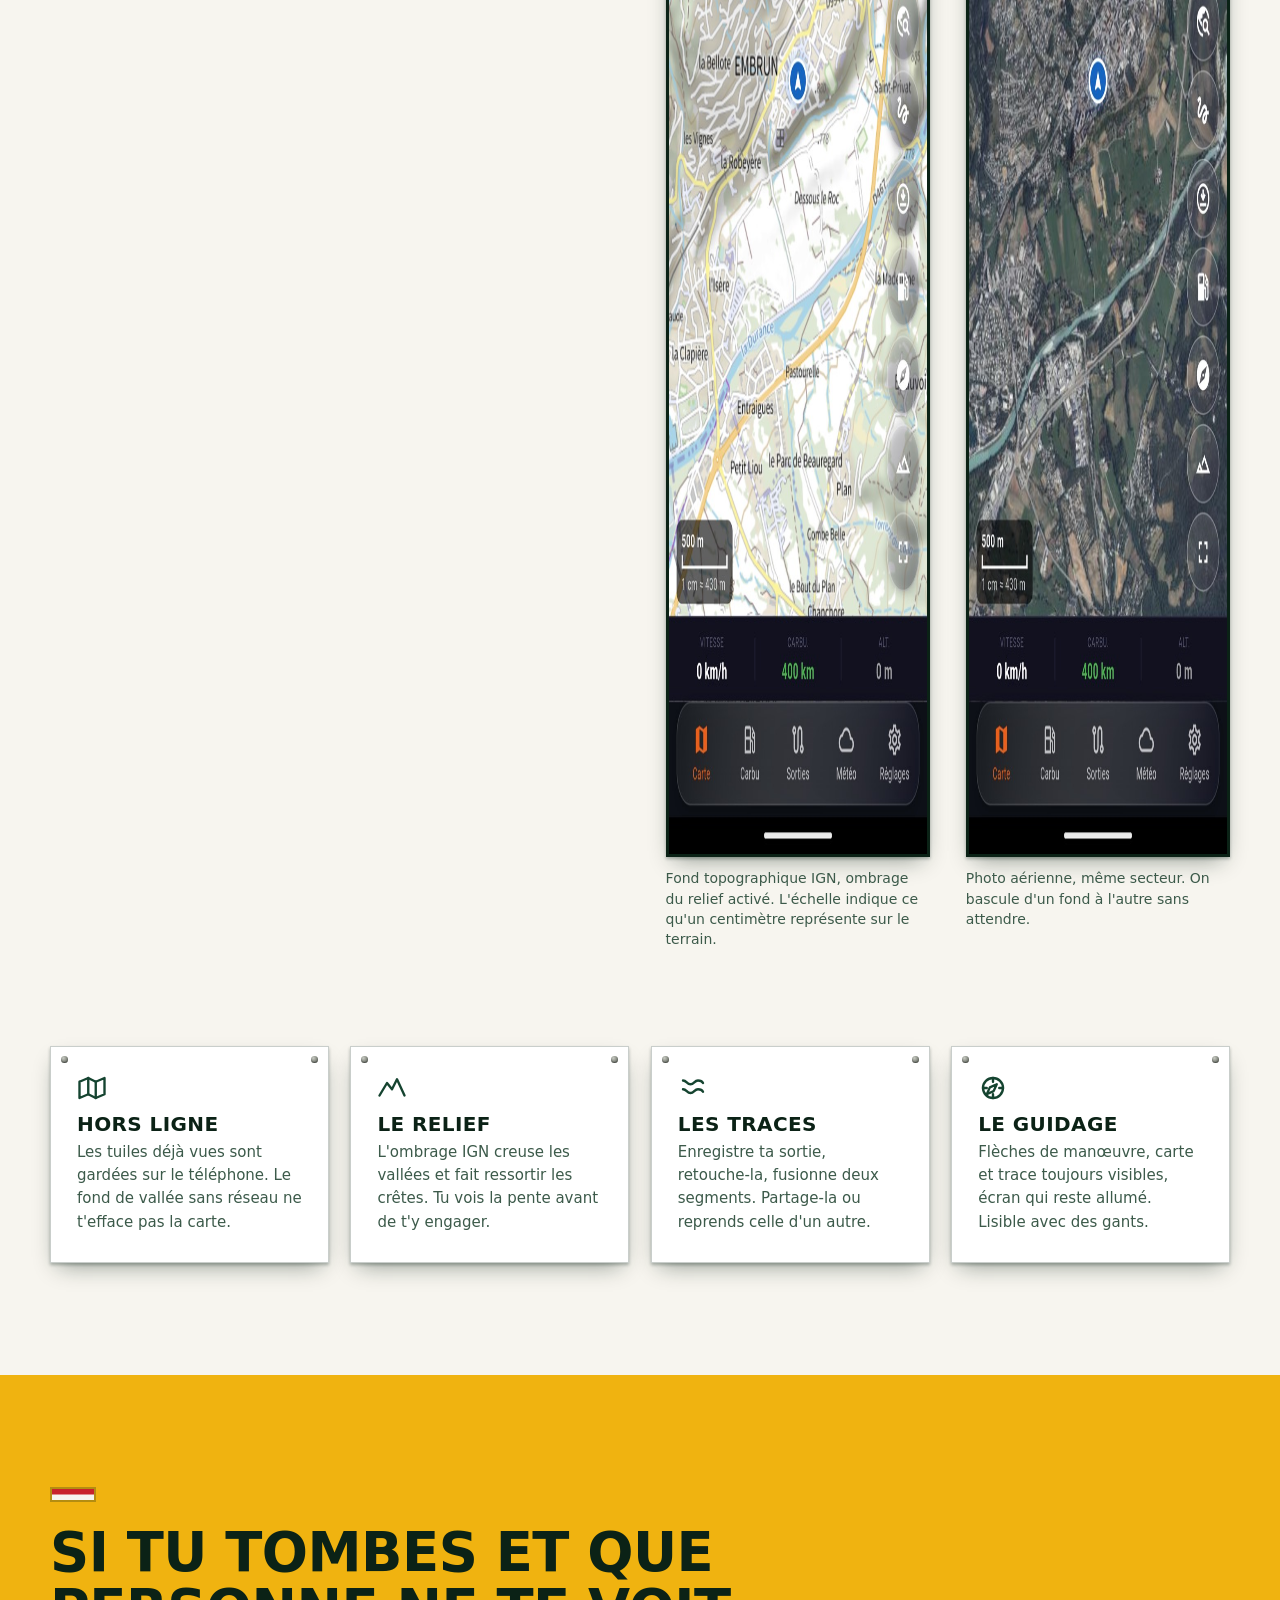
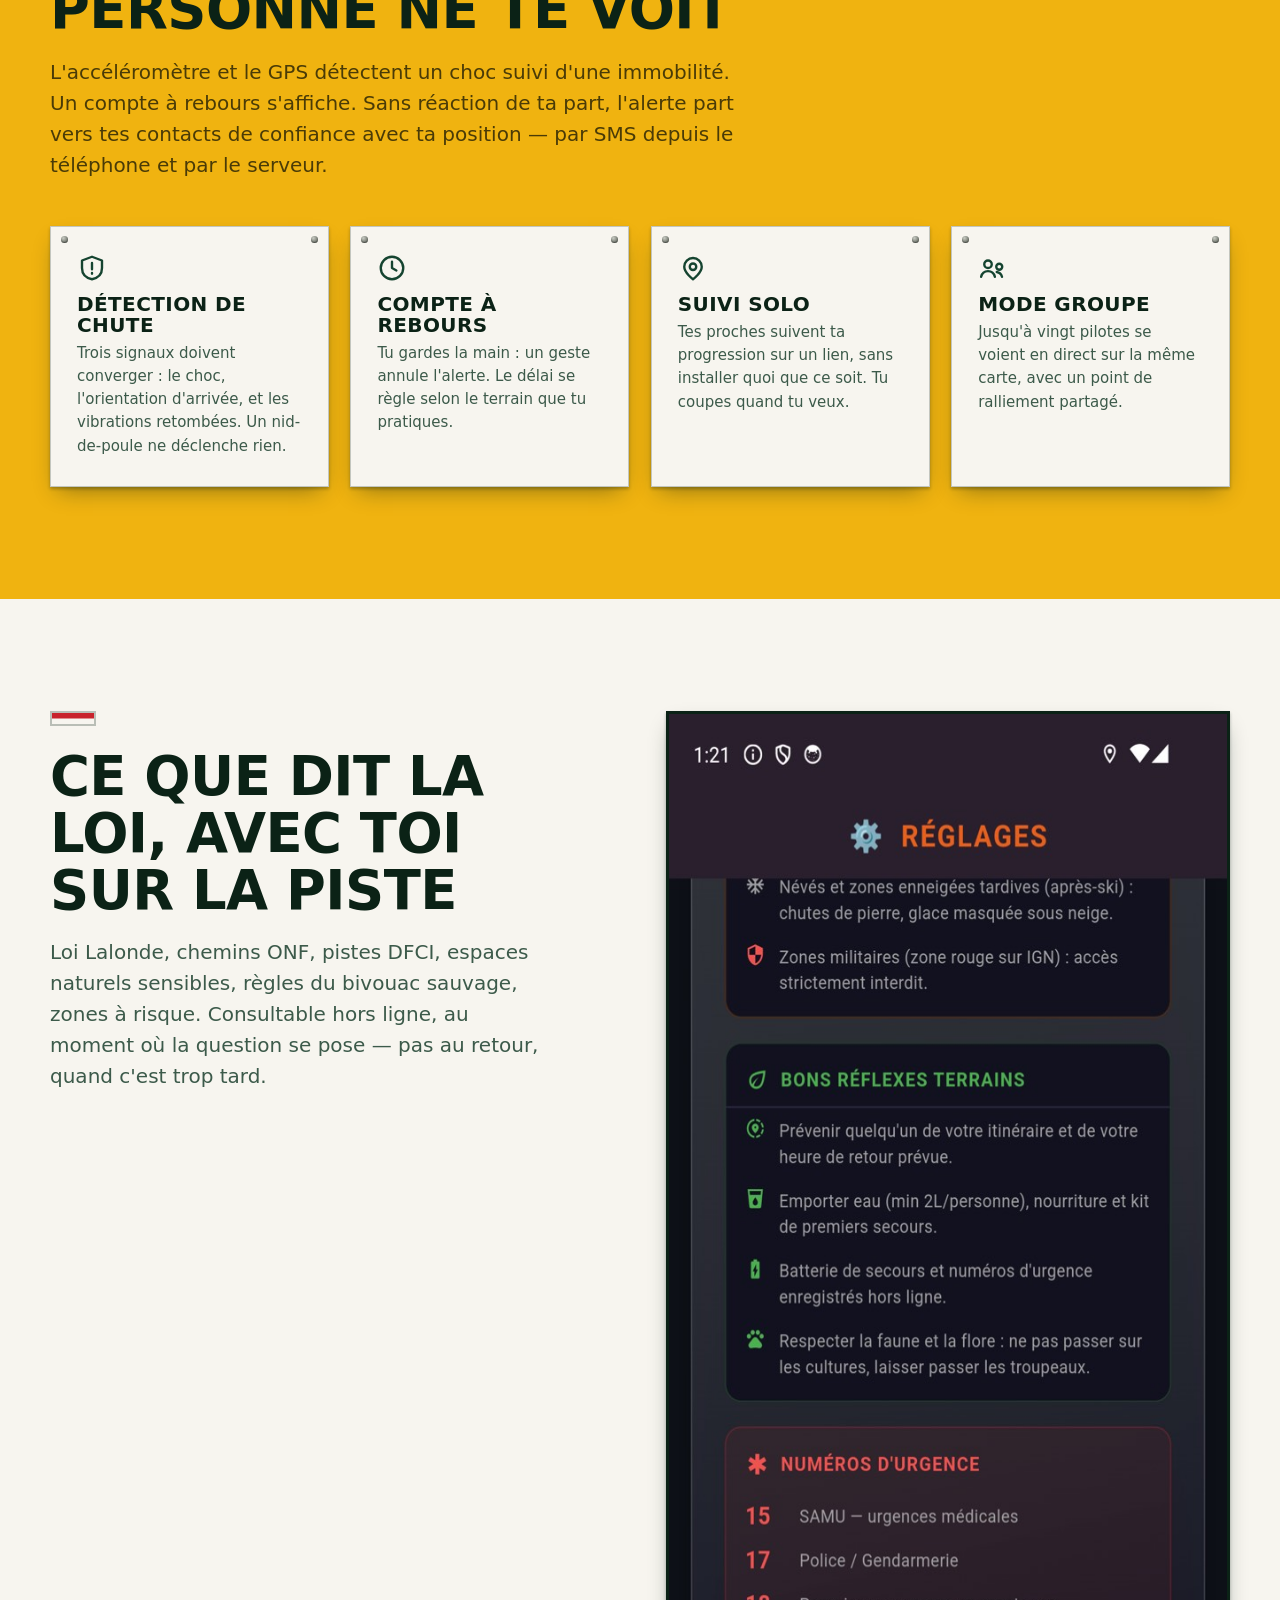
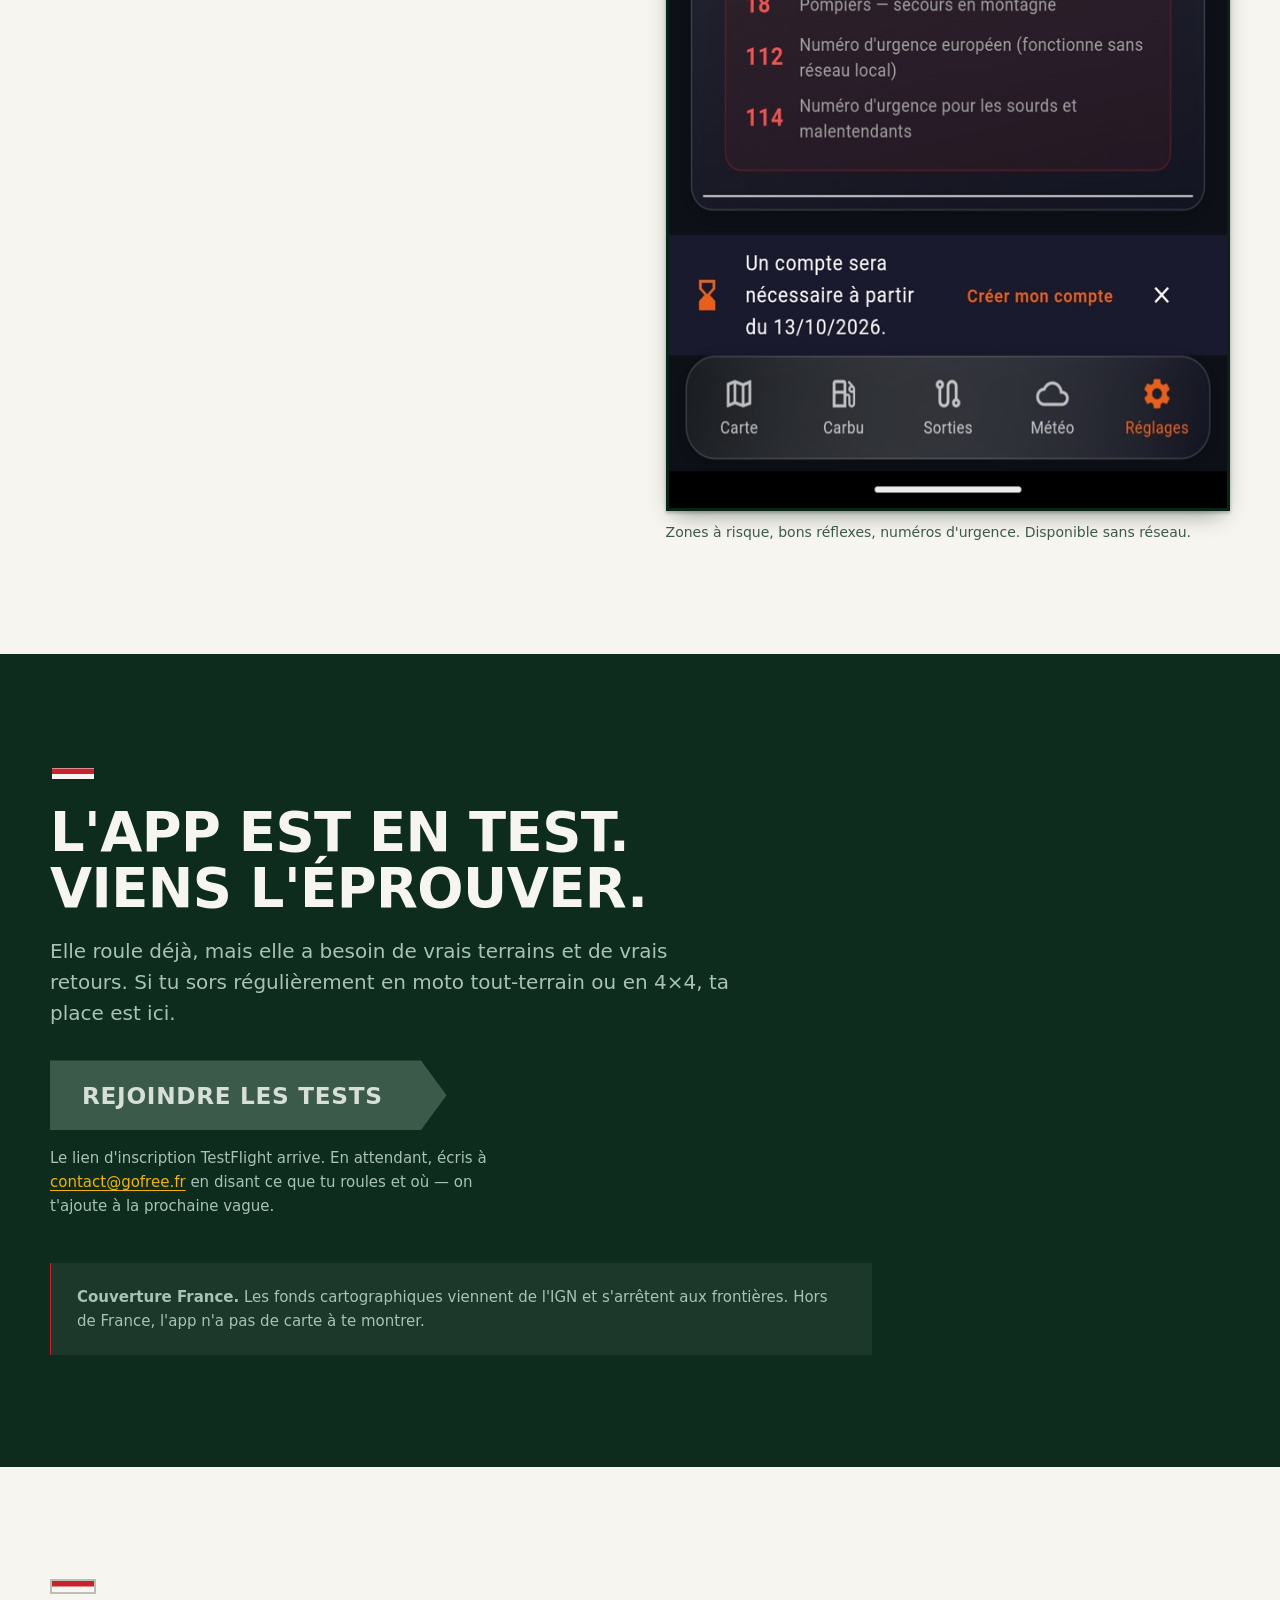
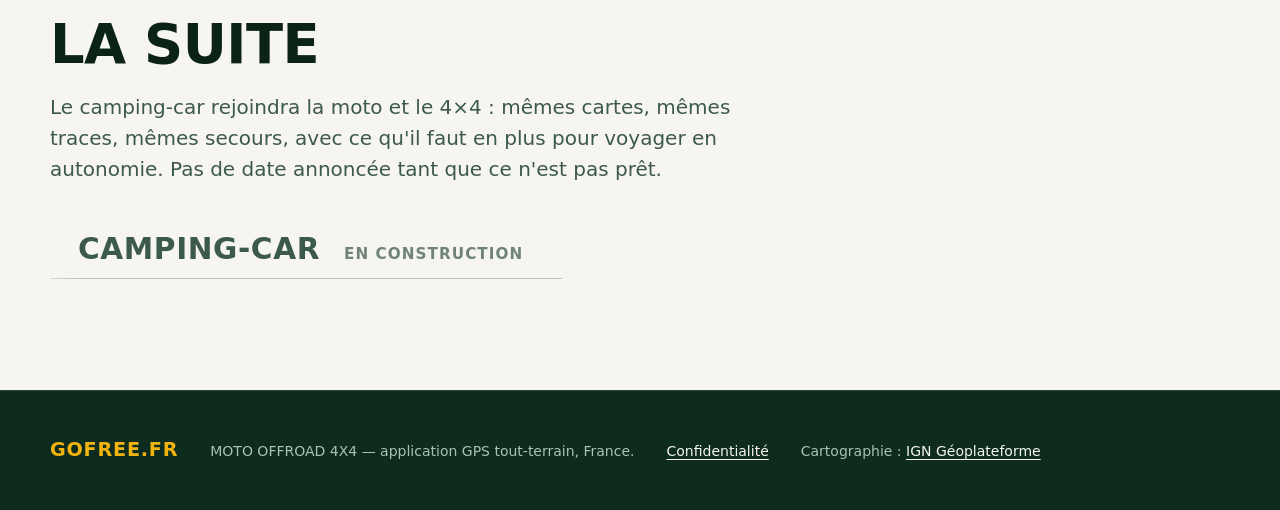
==== commit f8911b63: "fix(site): l'ecran de l'app etait ecrase Les fichiers font 630x1400 (ratio 0,45, un vrai ecran de te" ====
--- a/index.html
+++ b/index.html
@@ -49,7 +49,7 @@
       </div>
 
       <figure class="ecran-poteau">
-        <img src="img/carte-ign.jpg" width="684" height="874" fetchpriority="high"
+        <img src="img/carte-ign.jpg" width="630" height="1400" fetchpriority="high"
              alt="L'application affichant la carte topographique IGN autour d'Embrun, avec le bouton SOS et l'échelle de distance.">
       </figure>
     </div>
@@ -75,12 +75,12 @@
 
     <div class="vues">
       <figure class="vue">
-        <img src="img/carte-ign.jpg" width="684" height="874" loading="lazy"
+        <img src="img/carte-ign.jpg" width="630" height="1400" loading="lazy"
              alt="Carte topographique IGN autour d'Embrun, avec les chemins, les courbes de niveau et le bouton SOS.">
         <figcaption>Fond topographique IGN, ombrage du relief activé. L'échelle indique ce qu'un centimètre représente sur le terrain.</figcaption>
       </figure>
       <figure class="vue">
-        <img src="img/carte-photo.jpg" width="684" height="874" loading="lazy"
+        <img src="img/carte-photo.jpg" width="630" height="1400" loading="lazy"
              alt="La même zone en photo aérienne IGN : parcelles, forêts et rivière vues du ciel.">
         <figcaption>Photo aérienne, même secteur. On bascule d'un fond à l'autre sans attendre.</figcaption>
       </figure>
@@ -189,7 +189,7 @@
 
     <div class="vues">
       <figure class="vue">
-        <img src="img/reglementation.jpg" width="648" height="900" loading="lazy"
+        <img src="img/reglementation.jpg" width="630" height="1400" loading="lazy"
              alt="Écran de l'application listant les zones à risque, les bons réflexes de terrain et les numéros d'urgence.">
         <figcaption>Zones à risque, bons réflexes, numéros d'urgence. Disponible sans réseau.</figcaption>
       </figure>
--- a/styles.css
+++ b/styles.css
@@ -137,7 +137,7 @@
   .deux-colonnes .etape__entete { max-width: 42ch; }
   .deux-colonnes .vues {
     margin-top: 0;
-    grid-template-columns: repeat(auto-fit, minmax(min(100%, 10.5rem), 1fr));
+    grid-template-columns: repeat(auto-fit, minmax(min(100%, 9rem), 1fr));
   }
   .deux-colonnes .plaques { grid-column: 1 / -1; }
 }
@@ -146,14 +146,19 @@
 .ecran-poteau {
   margin: 0;
   justify-self: center;
-  max-width: 19rem;
+  width: fit-content;
   padding: 10px 10px 14px;
   background: var(--blanc-gr);
   border: 3px solid var(--grave);
   box-shadow: 0 4px 6px rgba(11, 34, 22, .3), 0 18px 26px -16px rgba(0, 0, 0, .5);
   transform: rotate(1.4deg);
 }
-.ecran-poteau img { width: 100%; border: 1px solid rgba(11, 34, 22, .25); }
+.ecran-poteau img {
+  display: block;
+  height: min(56vh, 520px);
+  width: auto;
+  border: 1px solid rgba(11, 34, 22, .25);
+}
 
 .poteau h1 {
   font-size: clamp(2.35rem, 6vw, 4.4rem);
@@ -316,7 +321,7 @@
   margin: clamp(2.25rem, 5.5vh, 3.5rem) 0 0;
   display: grid;
   gap: clamp(1.25rem, 3vw, 2.25rem);
-  grid-template-columns: repeat(auto-fit, minmax(min(100%, 13rem), 17rem));
+  grid-template-columns: repeat(auto-fit, minmax(min(100%, 11rem), 14rem));
   justify-content: start;
   align-items: start;
 }
@@ -432,5 +437,5 @@
   .poteau__sous { margin-top: .9rem; font-size: 1.0625rem; }
   .lames { margin-top: 1.4rem; }
   .poteau { padding-top: 40px; padding-bottom: 48px; }
-  .ecran-poteau { max-width: 15rem; }
-}
+  .ecran-poteau img { height: min(46vh, 380px); }
+}
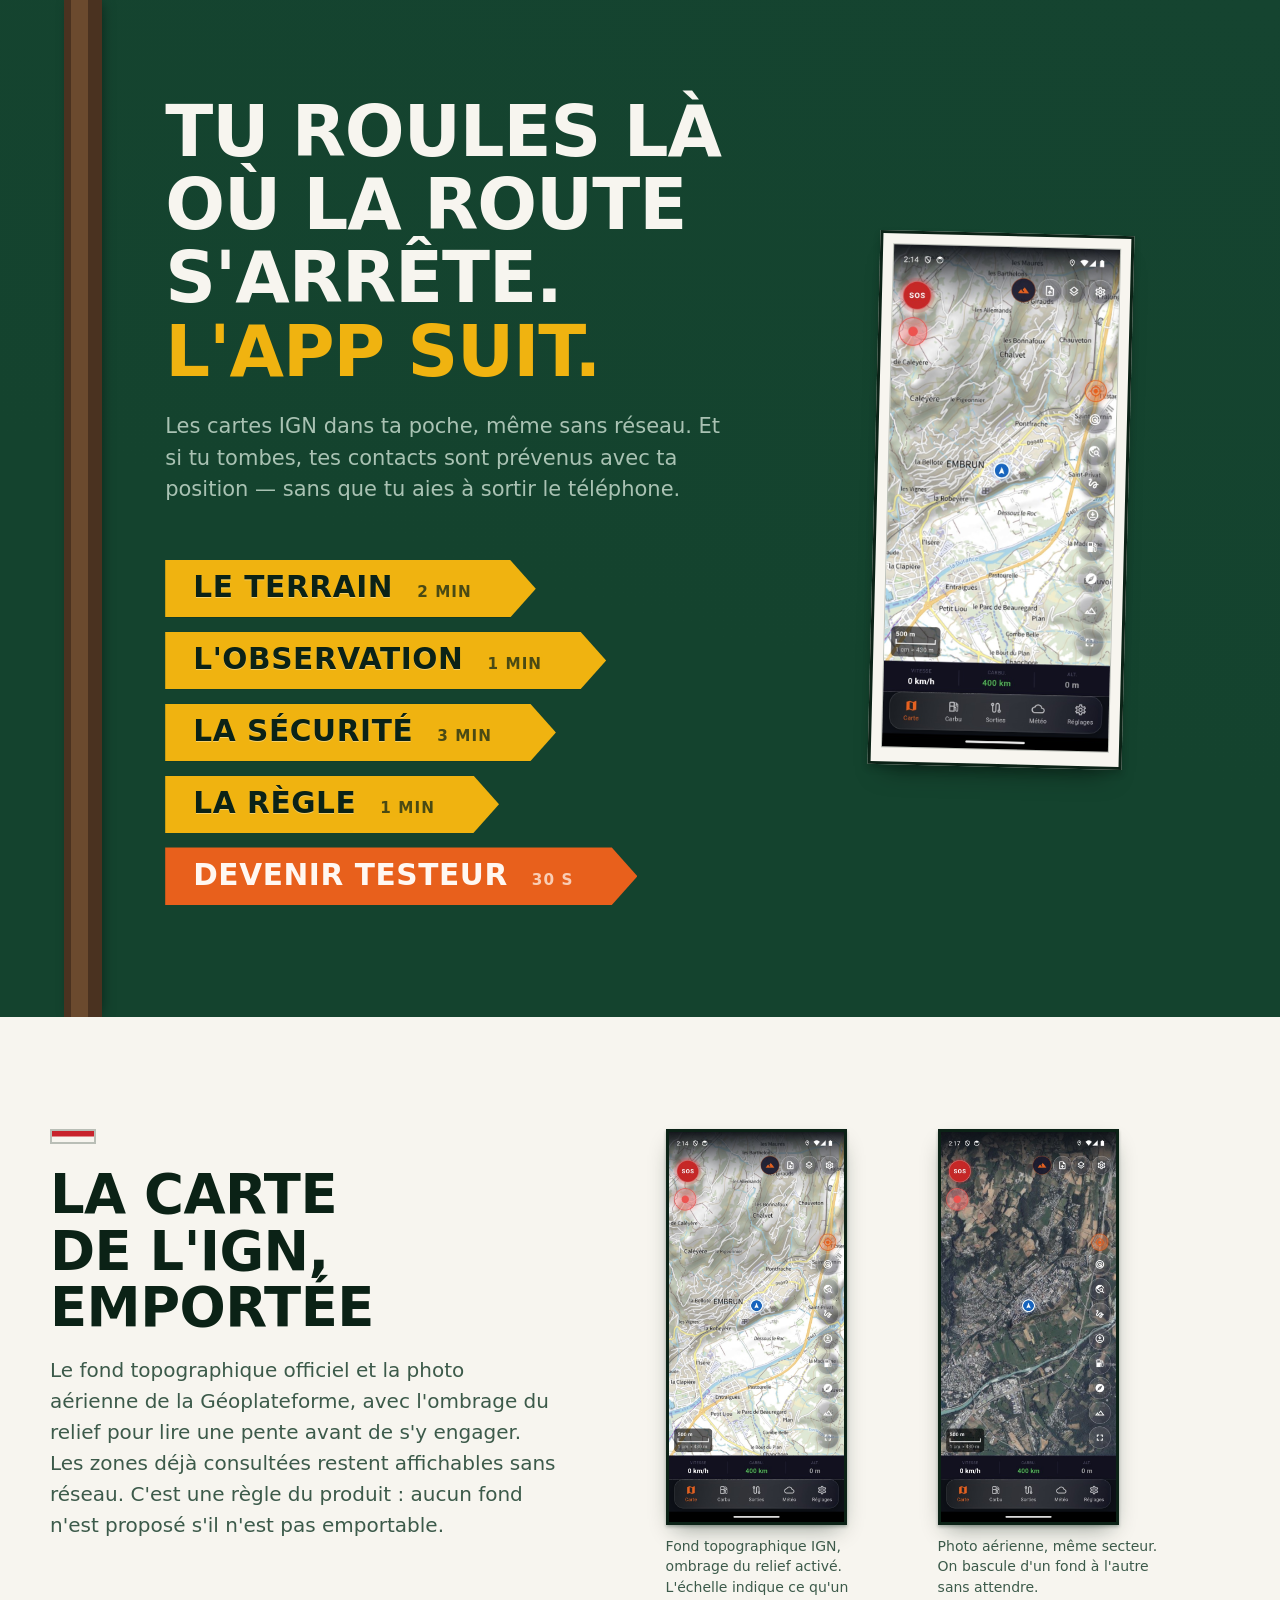
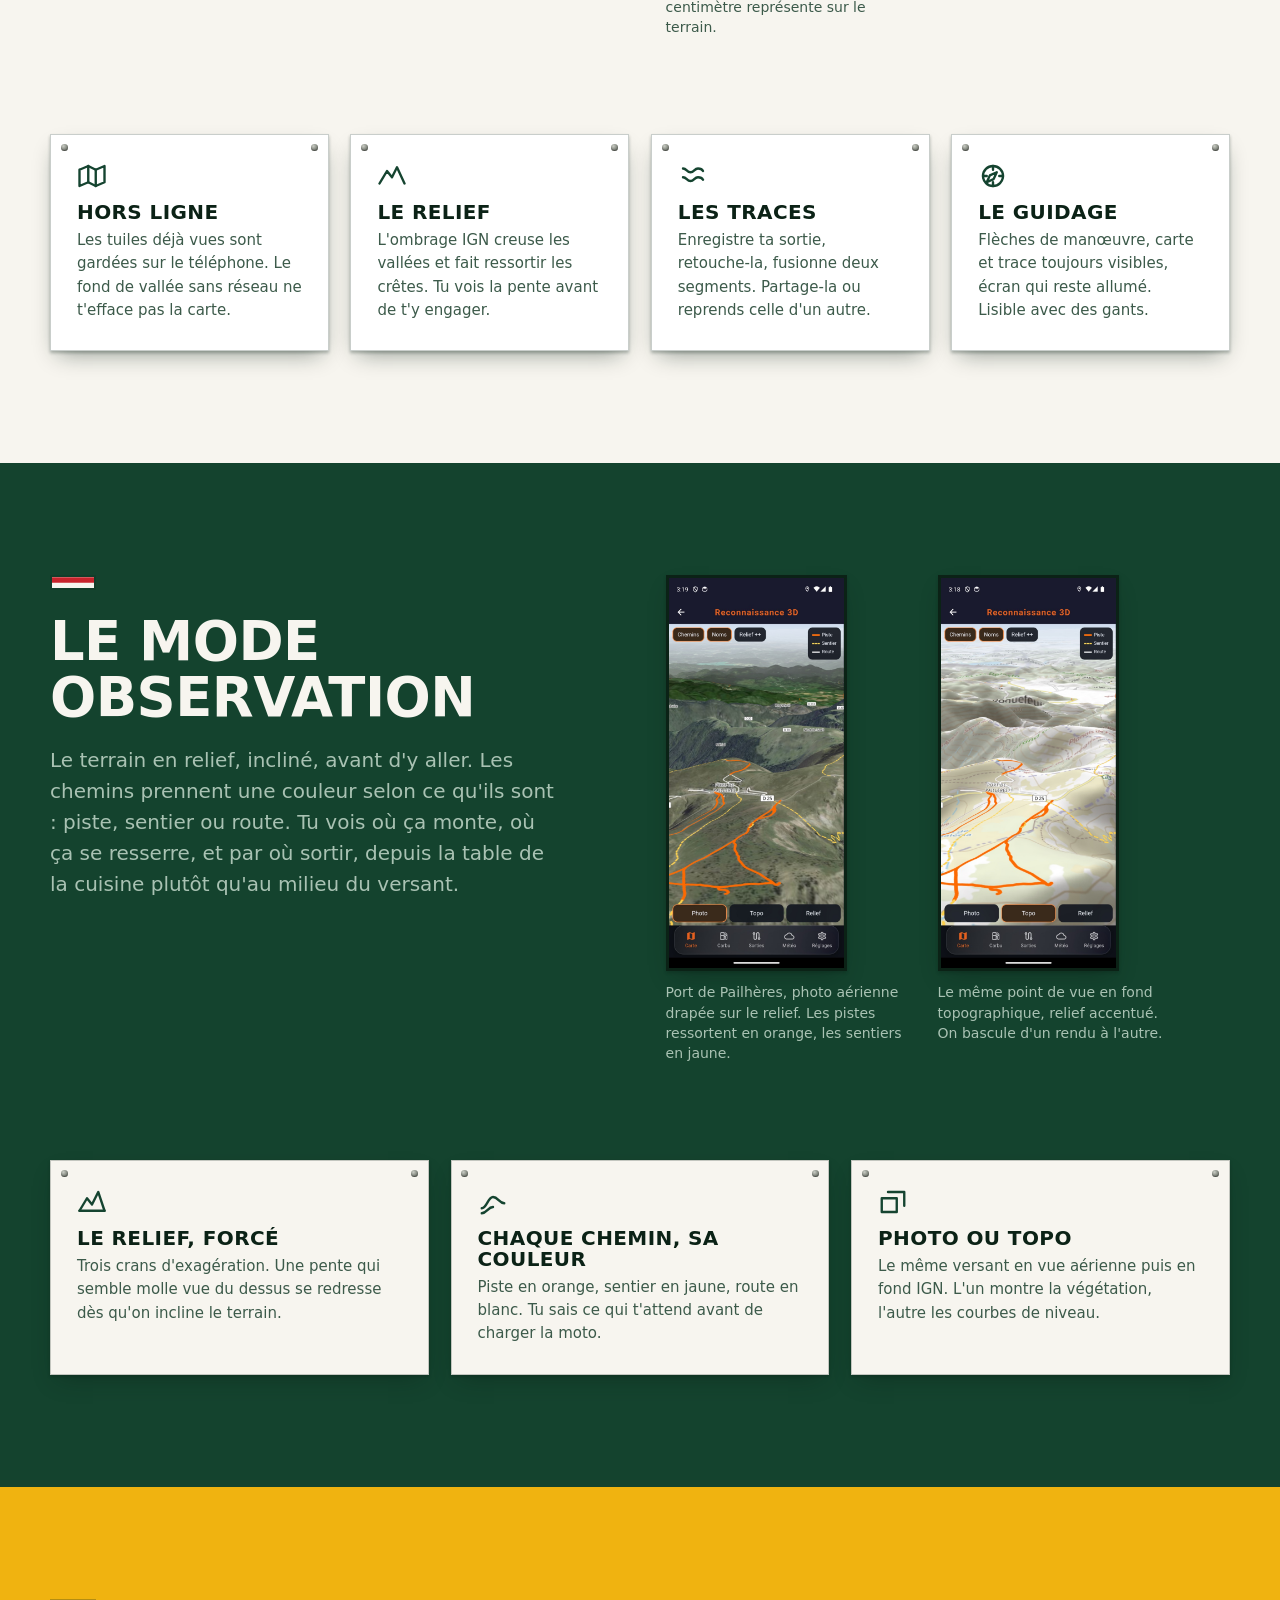
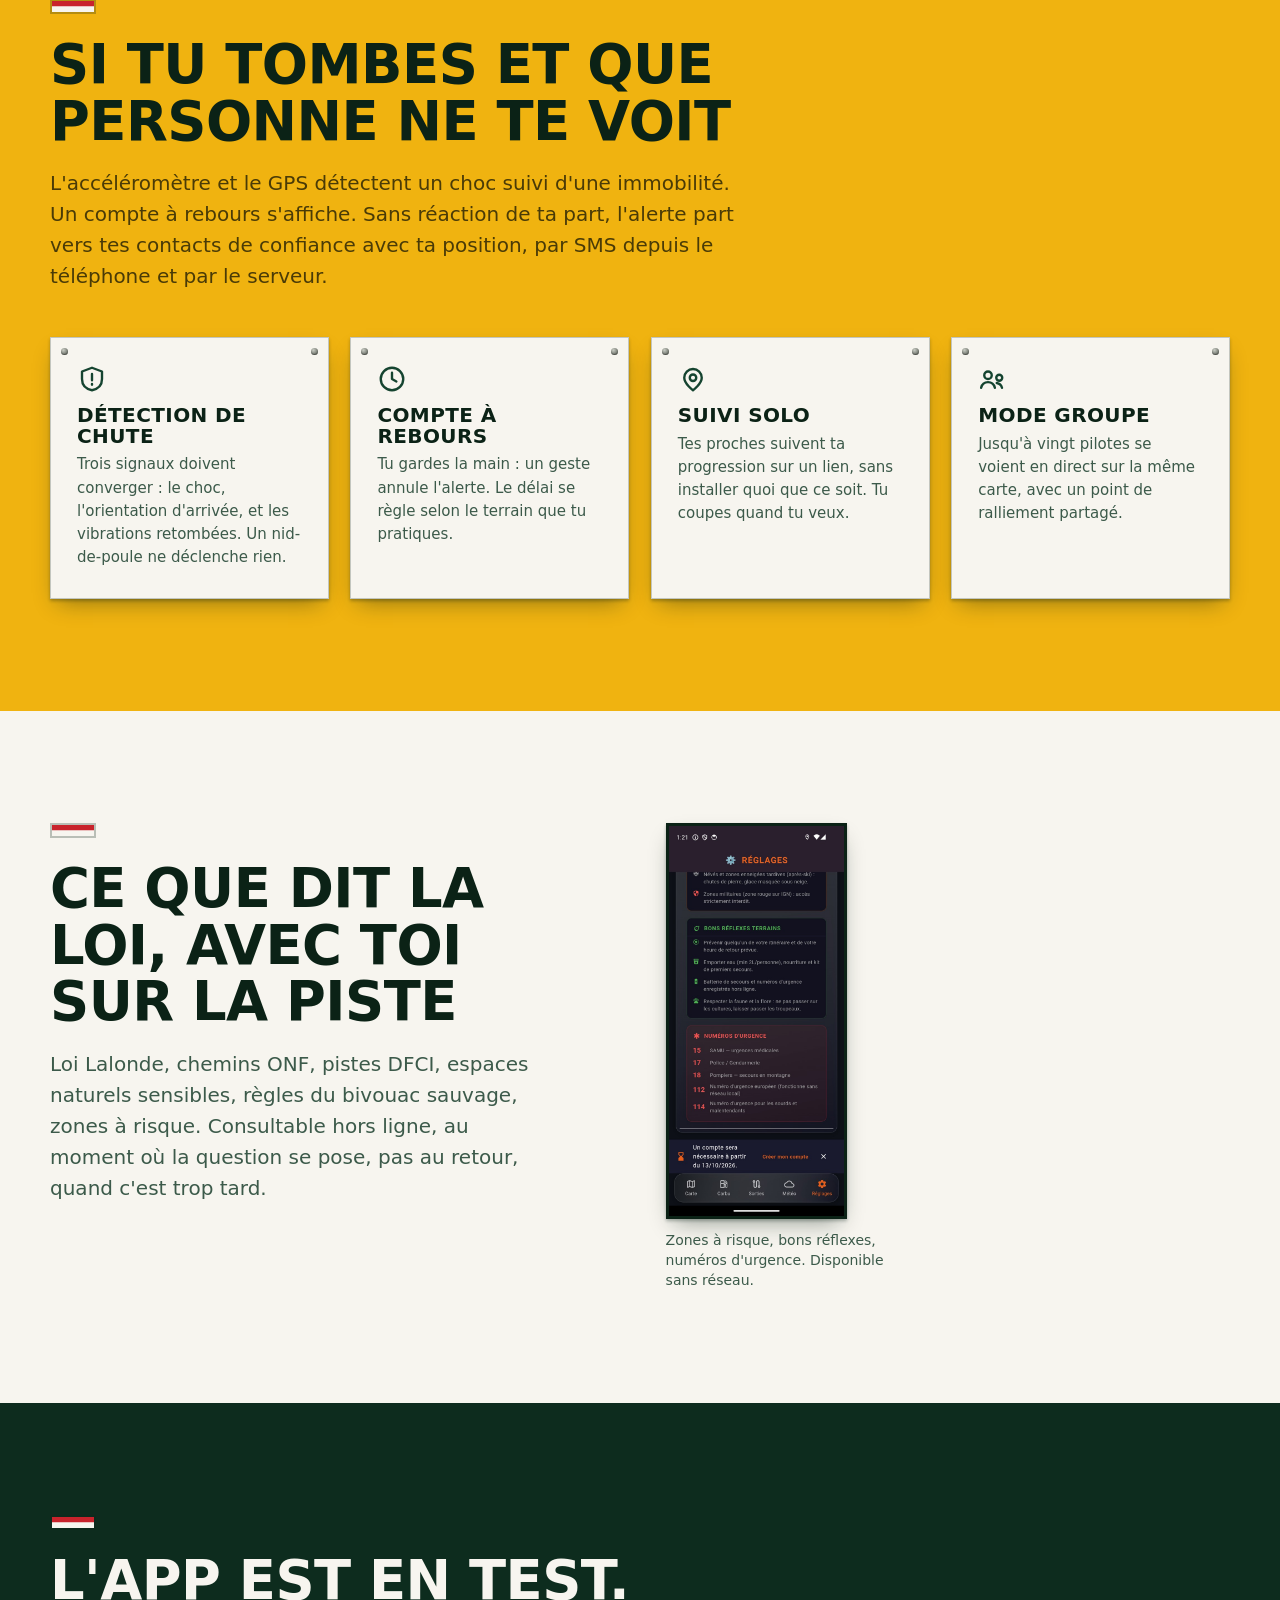
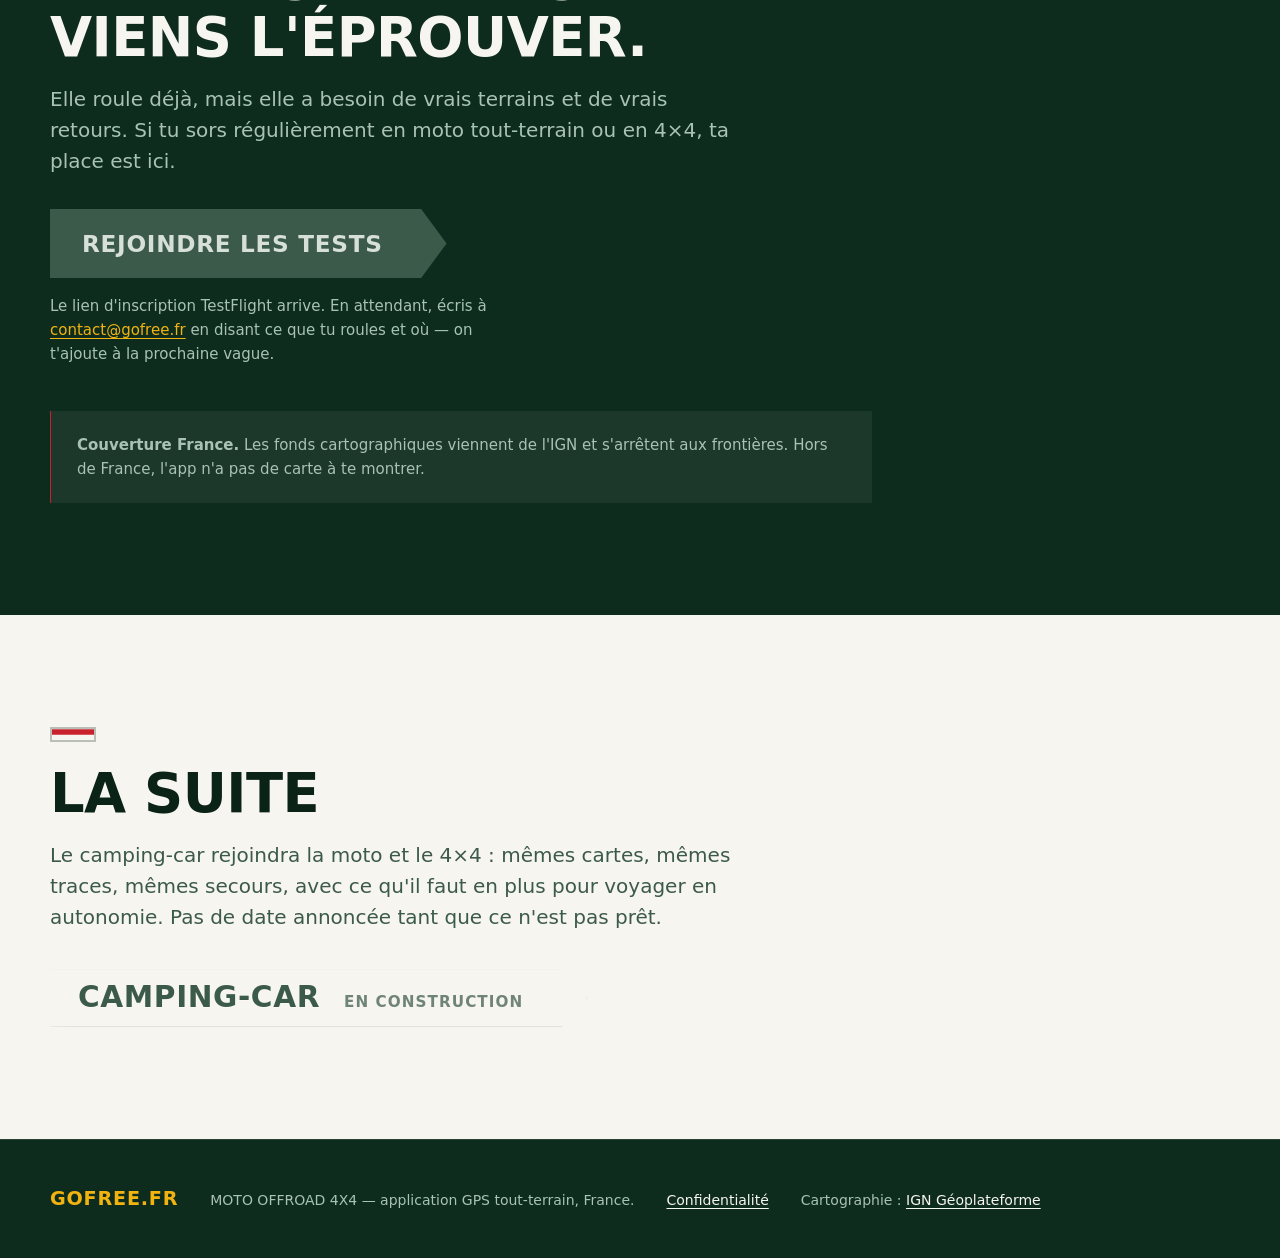
==== commit fcd97a75: "Ajoute la section « mode observation » au site Deux captures de l'écran Reconnaissance 3D au Port de" ====
--- a/index.html
+++ b/index.html
@@ -33,6 +33,10 @@
           <span class="lame__lieu">Le terrain</span>
           <span class="lame__duree">2 min</span>
         </a></li>
+        <li><a class="lame" href="#observation">
+          <span class="lame__lieu">L'observation</span>
+          <span class="lame__duree">1 min</span>
+        </a></li>
         <li><a class="lame" href="#securite">
           <span class="lame__lieu">La sécurité</span>
           <span class="lame__duree">3 min</span>
@@ -68,7 +72,7 @@
         Le fond topographique officiel et la photo aérienne de la
         Géoplateforme, avec l'ombrage du relief pour lire une pente avant
         de s'y engager. Les zones déjà consultées restent affichables sans
-        réseau — c'est une règle du produit : aucun fond n'est proposé
+        réseau. C'est une règle du produit : aucun fond n'est proposé
         s'il n'est pas emportable.
       </p>
     </div>
@@ -122,6 +126,62 @@
   </div>
 </section>
 
+<!-- ═══ LE MODE OBSERVATION ═════════════════════════════════ -->
+<section class="etape etape--sombre" id="observation">
+  <div class="enveloppe deux-colonnes">
+    <div class="etape__entete">
+      <span class="balise" aria-hidden="true"></span>
+      <h2>Le mode observation</h2>
+      <p class="etape__chapo">
+        Le terrain en relief, incliné, avant d'y aller. Les chemins prennent
+        une couleur selon ce qu'ils sont : piste, sentier ou route. Tu vois où
+        ça monte, où ça se resserre, et par où sortir, depuis la table de la
+        cuisine plutôt qu'au milieu du versant.
+      </p>
+    </div>
+
+    <div class="vues">
+      <figure class="vue">
+        <img src="img/observation-photo.jpg" width="630" height="1400" loading="lazy"
+             alt="Le col de Pailhères vu en relief sur photo aérienne, avec les pistes en orange et les sentiers en jaune tracés sur les pentes.">
+        <figcaption>Port de Pailhères, photo aérienne drapée sur le relief. Les pistes ressortent en orange, les sentiers en jaune.</figcaption>
+      </figure>
+      <figure class="vue">
+        <img src="img/observation-topo.jpg" width="630" height="1400" loading="lazy"
+             alt="Le même col en fond topographique incliné, avec les courbes de niveau et le relief accentué.">
+        <figcaption>Le même point de vue en fond topographique, relief accentué. On bascule d'un rendu à l'autre.</figcaption>
+      </figure>
+    </div>
+
+    <ul class="plaques">
+      <li class="plaque">
+        <svg class="plaque__icone" viewBox="0 0 24 24" aria-hidden="true">
+          <polyline points="2 19 8 9 12 14 17 4 22 19"/>
+          <line x1="2" y1="19" x2="22" y2="19"/>
+        </svg>
+        <h3 class="plaque__titre">Le relief, forcé</h3>
+        <p>Trois crans d'exagération. Une pente qui semble molle vue du dessus se redresse dès qu'on incline le terrain.</p>
+      </li>
+      <li class="plaque">
+        <svg class="plaque__icone" viewBox="0 0 24 24" aria-hidden="true">
+          <path d="M3 17c4 0 5-9 9-9s5 5 9 5"/>
+          <path d="M3 21c4 0 5-5 9-5"/>
+        </svg>
+        <h3 class="plaque__titre">Chaque chemin, sa couleur</h3>
+        <p>Piste en orange, sentier en jaune, route en blanc. Tu sais ce qui t'attend avant de charger la moto.</p>
+      </li>
+      <li class="plaque">
+        <svg class="plaque__icone" viewBox="0 0 24 24" aria-hidden="true">
+          <path d="M3 9h12v11H3z"/>
+          <path d="M8 4h13v11"/>
+        </svg>
+        <h3 class="plaque__titre">Photo ou topo</h3>
+        <p>Le même versant en vue aérienne puis en fond IGN. L'un montre la végétation, l'autre les courbes de niveau.</p>
+      </li>
+    </ul>
+  </div>
+</section>
+
 <!-- ═══ LA SÉCURITÉ ═════════════════════════════════════════ -->
 <section class="etape etape--emaillee" id="securite">
   <div class="enveloppe">
@@ -131,7 +191,7 @@
       <p class="etape__chapo">
         L'accéléromètre et le GPS détectent un choc suivi d'une immobilité.
         Un compte à rebours s'affiche. Sans réaction de ta part, l'alerte
-        part vers tes contacts de confiance avec ta position — par SMS
+        part vers tes contacts de confiance avec ta position, par SMS
         depuis le téléphone et par le serveur.
       </p>
     </div>
@@ -182,7 +242,7 @@
       <p class="etape__chapo">
         Loi Lalonde, chemins ONF, pistes DFCI, espaces naturels sensibles,
         règles du bivouac sauvage, zones à risque. Consultable hors ligne,
-        au moment où la question se pose — pas au retour, quand c'est trop
+        au moment où la question se pose, pas au retour, quand c'est trop
         tard.
       </p>
     </div>
--- a/styles.css
+++ b/styles.css
@@ -135,10 +135,7 @@
     align-items: start;
   }
   .deux-colonnes .etape__entete { max-width: 42ch; }
-  .deux-colonnes .vues {
-    margin-top: 0;
-    grid-template-columns: repeat(auto-fit, minmax(min(100%, 9rem), 1fr));
-  }
+  .deux-colonnes .vues { margin-top: 0; }
   .deux-colonnes .plaques { grid-column: 1 / -1; }
 }
 
@@ -237,6 +234,12 @@
 .etape { padding: 56px 20px; position: relative; }
 .etape--claire { background: var(--blanc-gr); color: var(--grave); }
 .etape--emaillee { background: var(--jaune); color: var(--grave); }
+/* Fond sombre : le relief et la photo aerienne se detachent mieux sur du
+   vert profond que sur la plaque claire. */
+.etape--sombre { background: var(--foret); color: var(--sur-foret); }
+.etape--sombre h2 { color: var(--blanc-gr); }
+.etape--sombre .etape__chapo { color: var(--sur-foret-2); }
+.etape--sombre .vue figcaption { color: var(--sur-foret-2); }
 
 .etape__entete { max-width: var(--mesure); }
 .etape h2 {
@@ -317,17 +320,20 @@
 }
 
 /* ── Écrans de l'application ────────────────────────────────── */
+/* Les captures se calent sur la HAUTEUR, comme l'écran du héros : ce sont
+   des ecrans de telephone, bien plus hauts que larges. Les dimensionner en
+   largeur les faisait occuper toute la section et noyait le texte. */
 .vues {
   margin: clamp(2.25rem, 5.5vh, 3.5rem) 0 0;
-  display: grid;
-  gap: clamp(1.25rem, 3vw, 2.25rem);
-  grid-template-columns: repeat(auto-fit, minmax(min(100%, 11rem), 14rem));
-  justify-content: start;
-  align-items: start;
-}
-.vue { margin: 0; }
+  display: flex;
+  flex-wrap: wrap;
+  gap: clamp(1.25rem, 3vw, 2rem);
+  align-items: flex-start;
+}
+.vue { margin: 0; max-width: 15rem; }
 .vue img {
-  width: 100%;
+  height: min(44vh, 400px);
+  width: auto;
   border: 3px solid var(--grave);
   box-shadow: var(--lame-ombre);
   background: var(--foret-fonce);
@@ -439,3 +445,8 @@
   .poteau { padding-top: 40px; padding-bottom: 48px; }
   .ecran-poteau img { height: min(46vh, 380px); }
 }
+
+@media (max-width: 34rem) {
+  .vue { max-width: 100%; }
+  .vue img { height: auto; width: min(100%, 15rem); }
+}
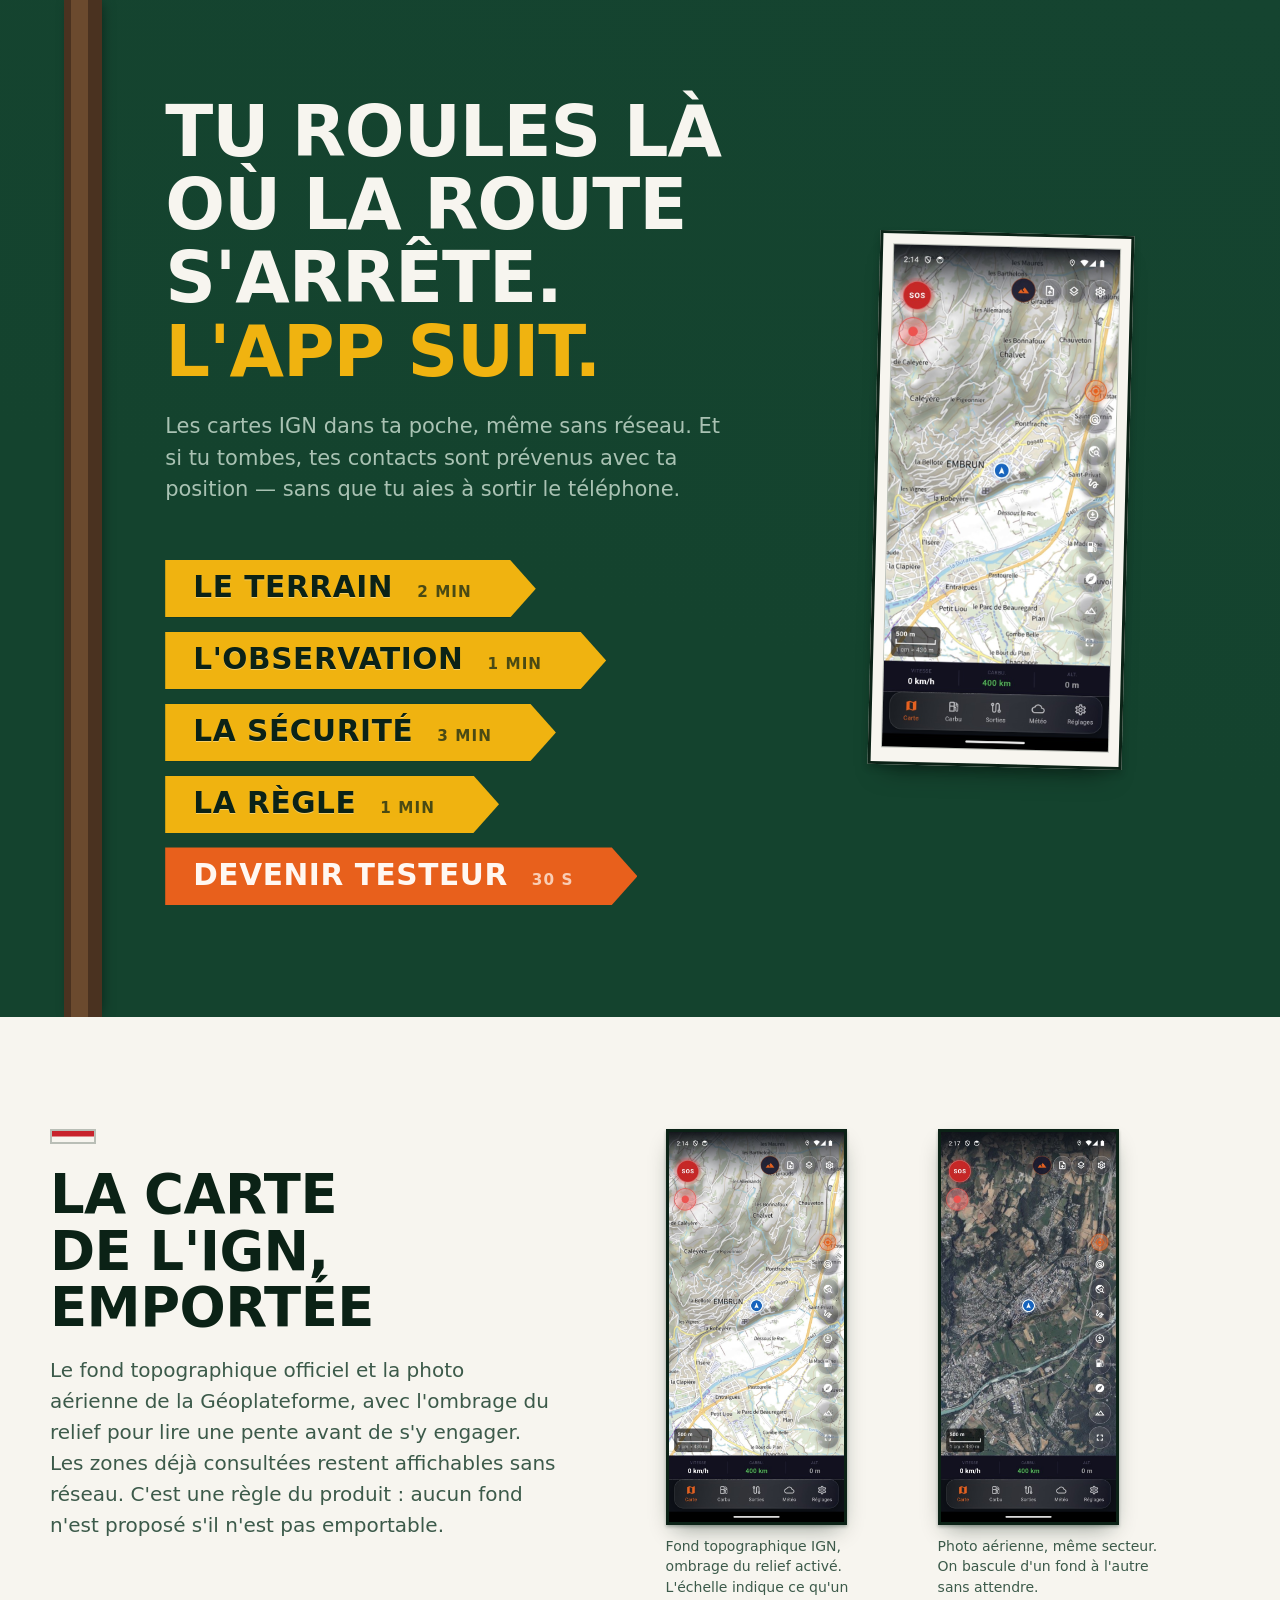
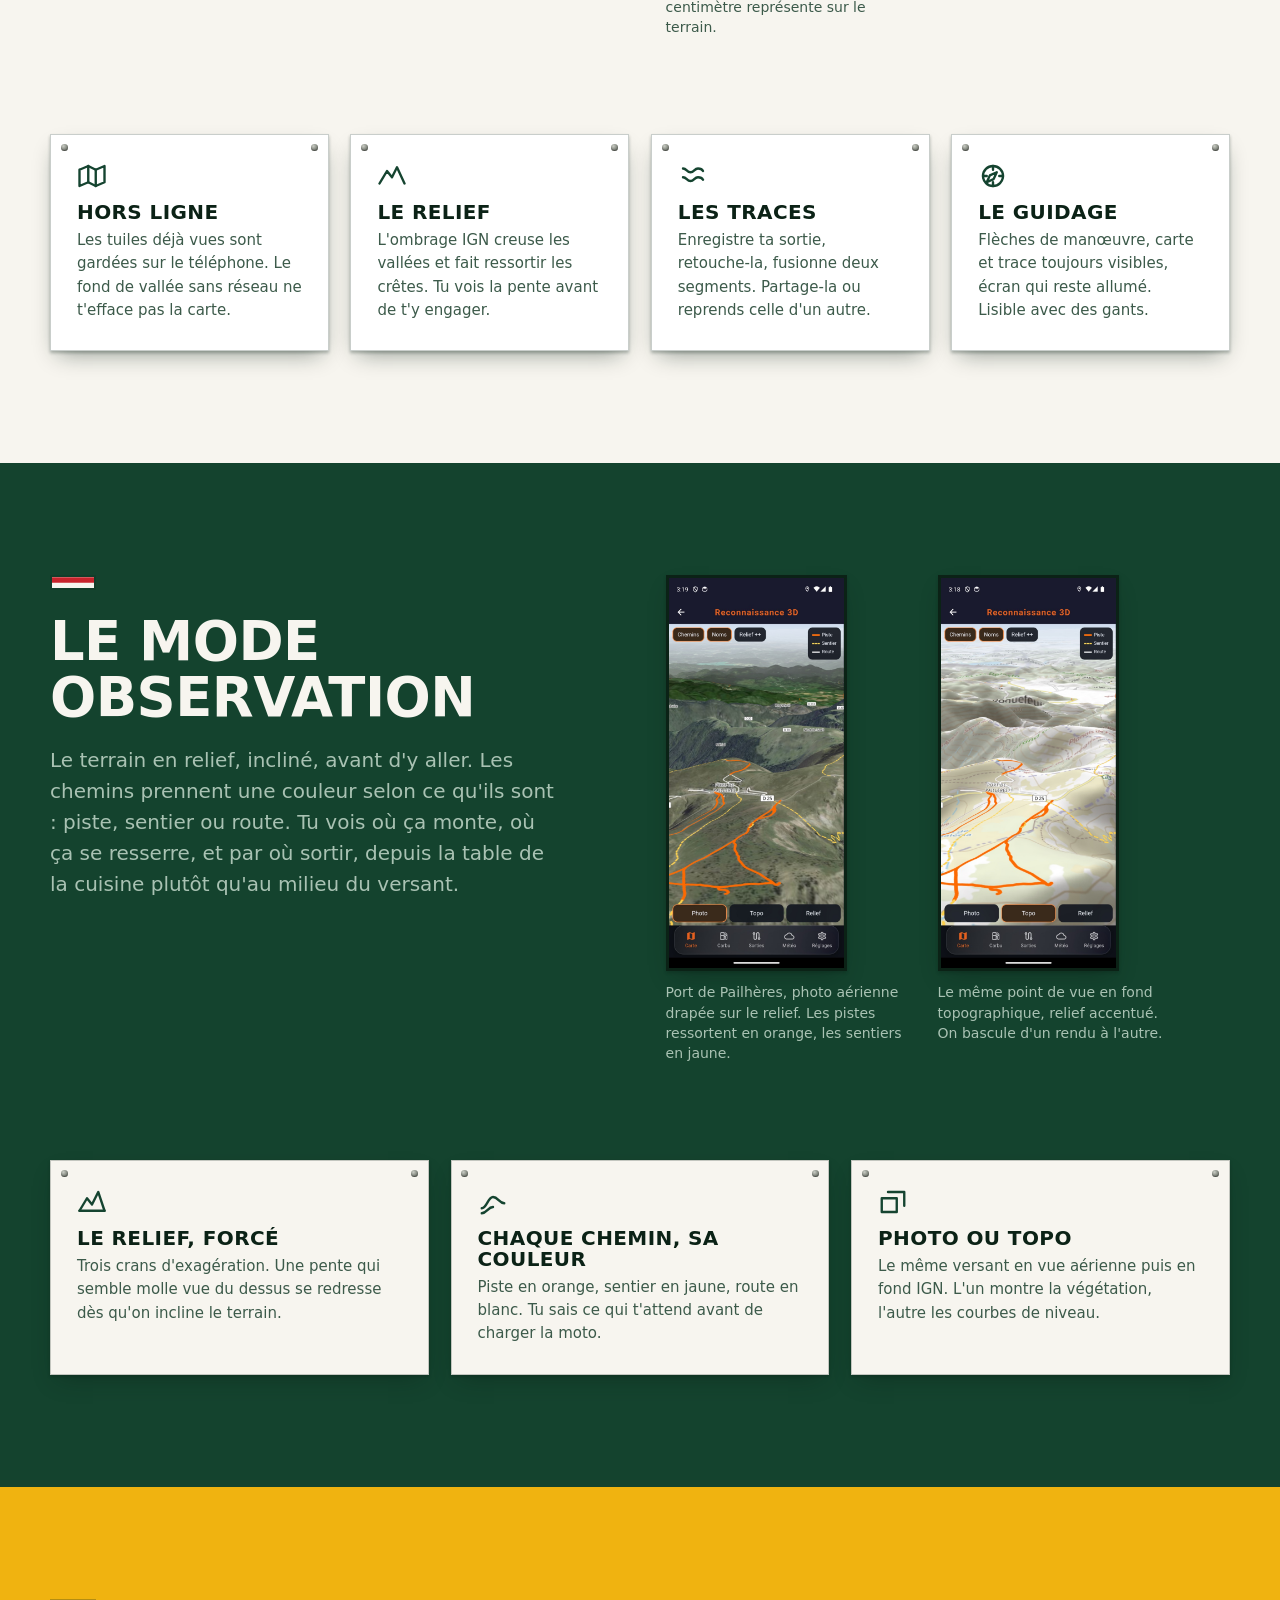
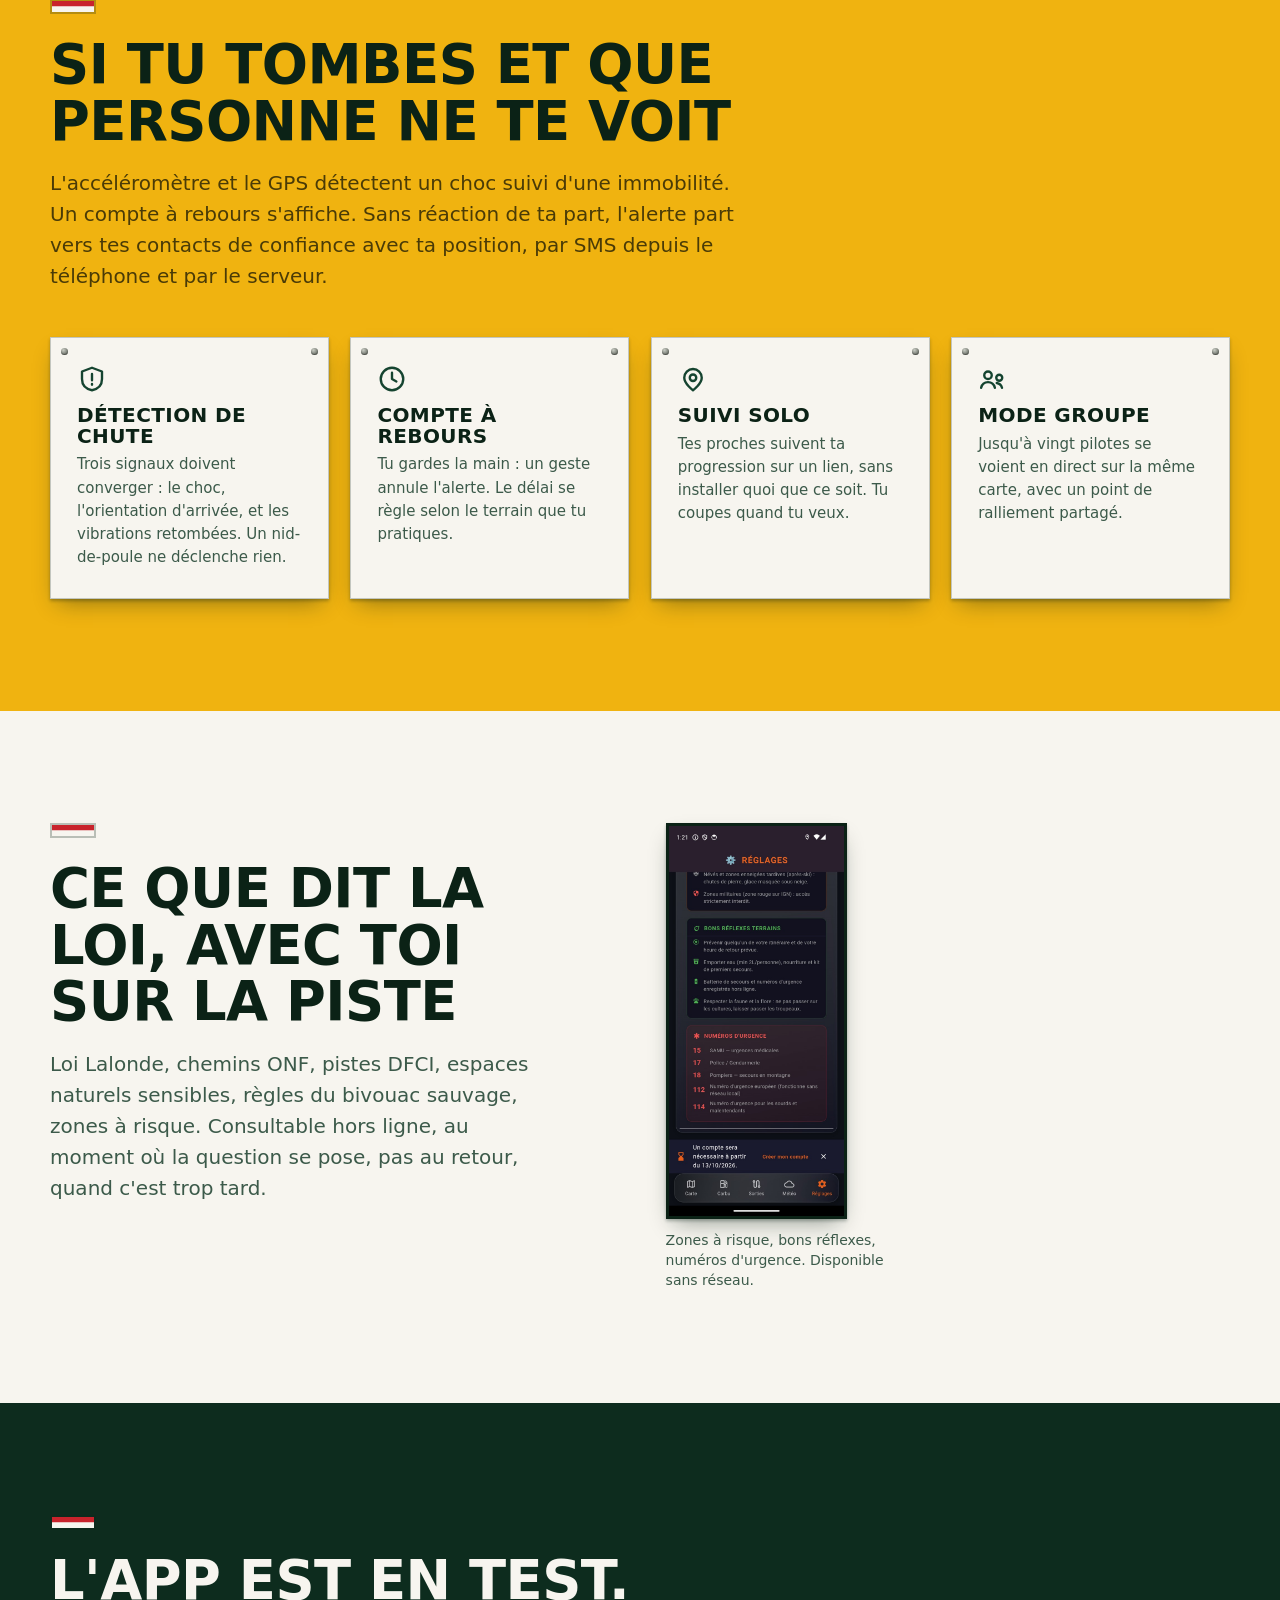
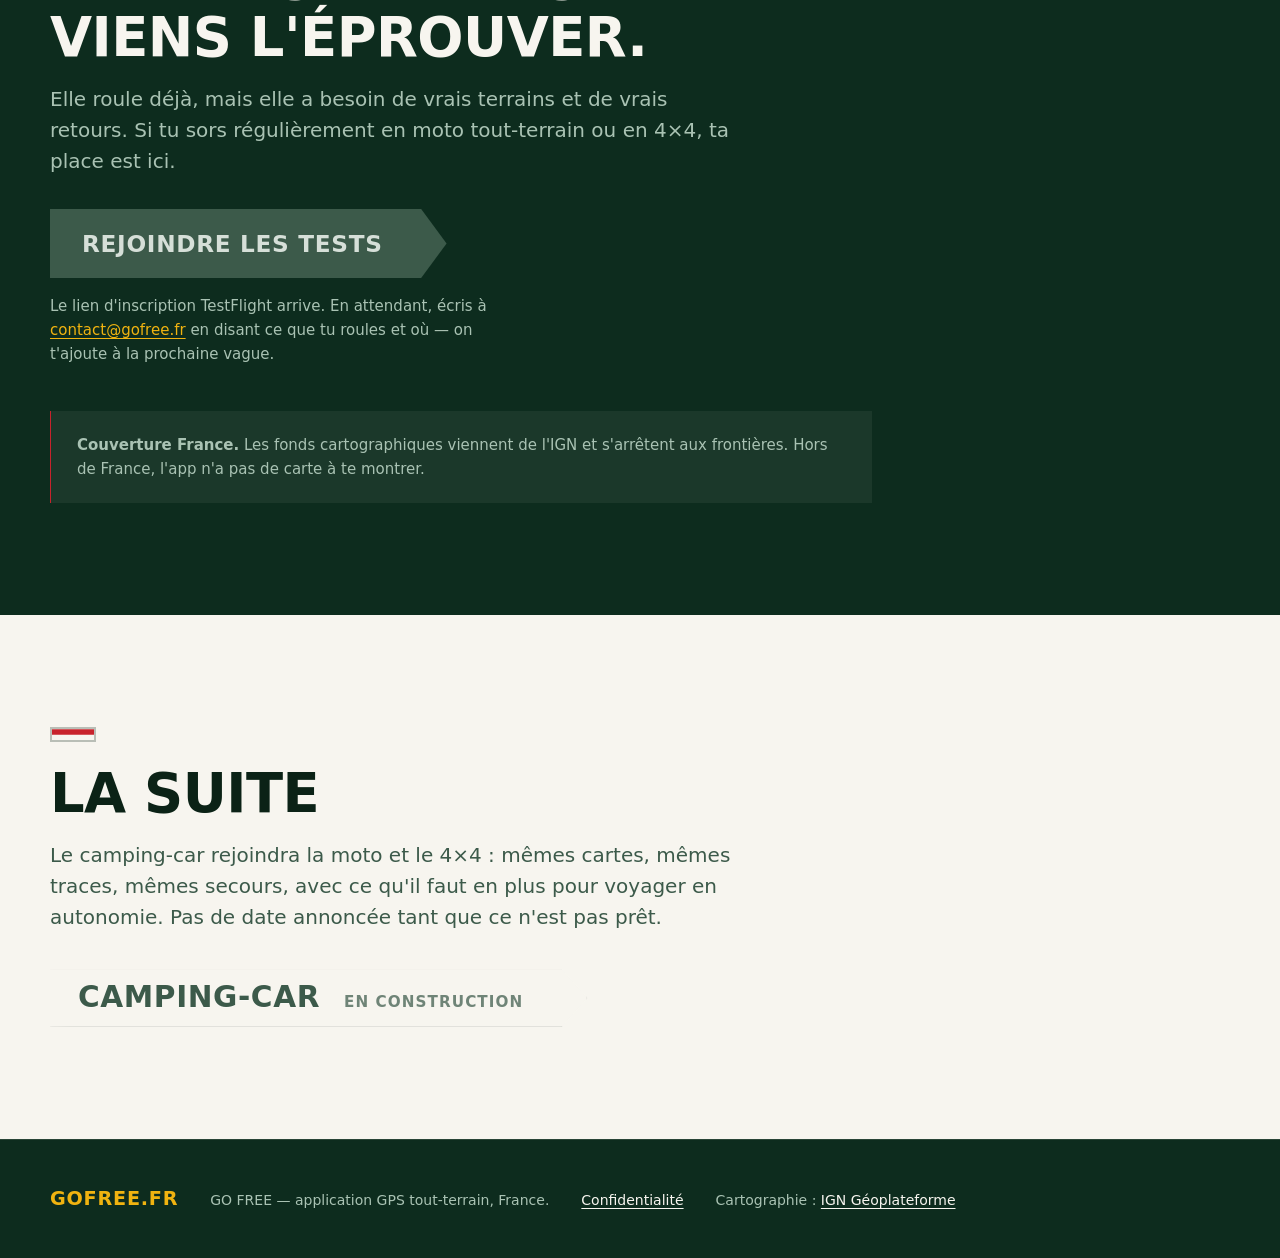
==== commit 4aff725e: "Renomme l'application GO FREE sur le site Titre, balise Open Graph, pied de page, page de confidenti" ====
--- a/index.html
+++ b/index.html
@@ -3,13 +3,13 @@
 <head>
 <meta charset="utf-8">
 <meta name="viewport" content="width=device-width, initial-scale=1">
-<title>MOTO OFFROAD 4X4 — la carte IGN hors ligne, et les secours si tu tombes</title>
+<title>GO FREE — la carte IGN hors ligne, et les secours si tu tombes</title>
 <meta name="description" content="Application GPS pour rouler hors des routes ouvertes en France : cartes IGN emportables hors ligne, détection de chute, alerte aux contacts de confiance. En test sur iPhone et Android.">
 <meta name="theme-color" content="#14432E">
 <link rel="preload" as="font" type="font/woff2" href="fonts/rajdhani-700-latin.woff2" crossorigin>
 <link rel="preload" as="font" type="font/woff2" href="fonts/barlow-400-latin.woff2" crossorigin>
 <link rel="stylesheet" href="styles.css">
-<meta property="og:title" content="MOTO OFFROAD 4X4">
+<meta property="og:title" content="GO FREE">
 <meta property="og:description" content="La carte IGN hors ligne, et les secours si tu tombes. En test sur iPhone et Android.">
 <meta property="og:type" content="website">
 <meta property="og:url" content="https://gofree.fr/">
@@ -317,7 +317,7 @@
 <footer class="pied">
   <div class="enveloppe pied__rang">
     <strong>gofree.fr</strong>
-    <span>MOTO OFFROAD 4X4 — application GPS tout-terrain, France.</span>
+    <span>GO FREE — application GPS tout-terrain, France.</span>
     <span><a href="confidentialite.html">Confidentialité</a></span>
     <span>Cartographie&nbsp;: <a href="https://geoservices.ign.fr/" rel="noopener">IGN Géoplateforme</a></span>
   </div>
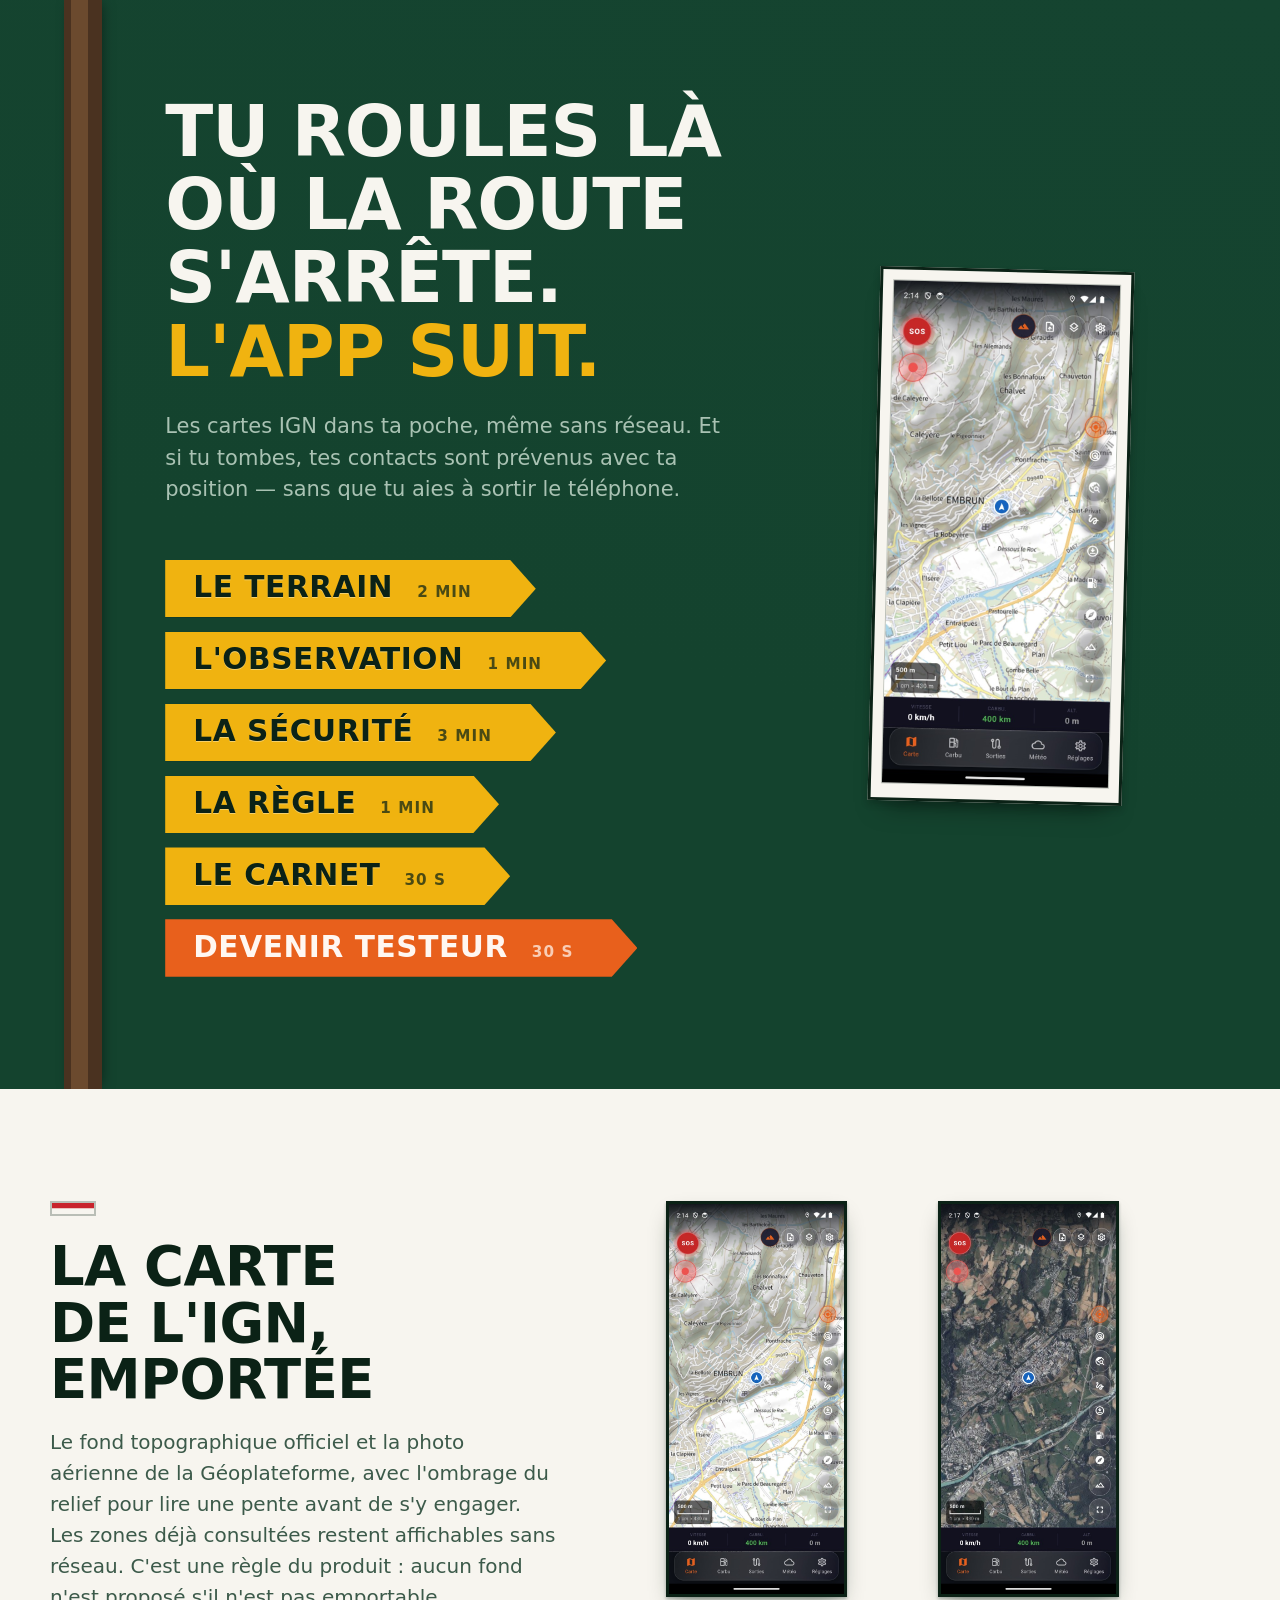
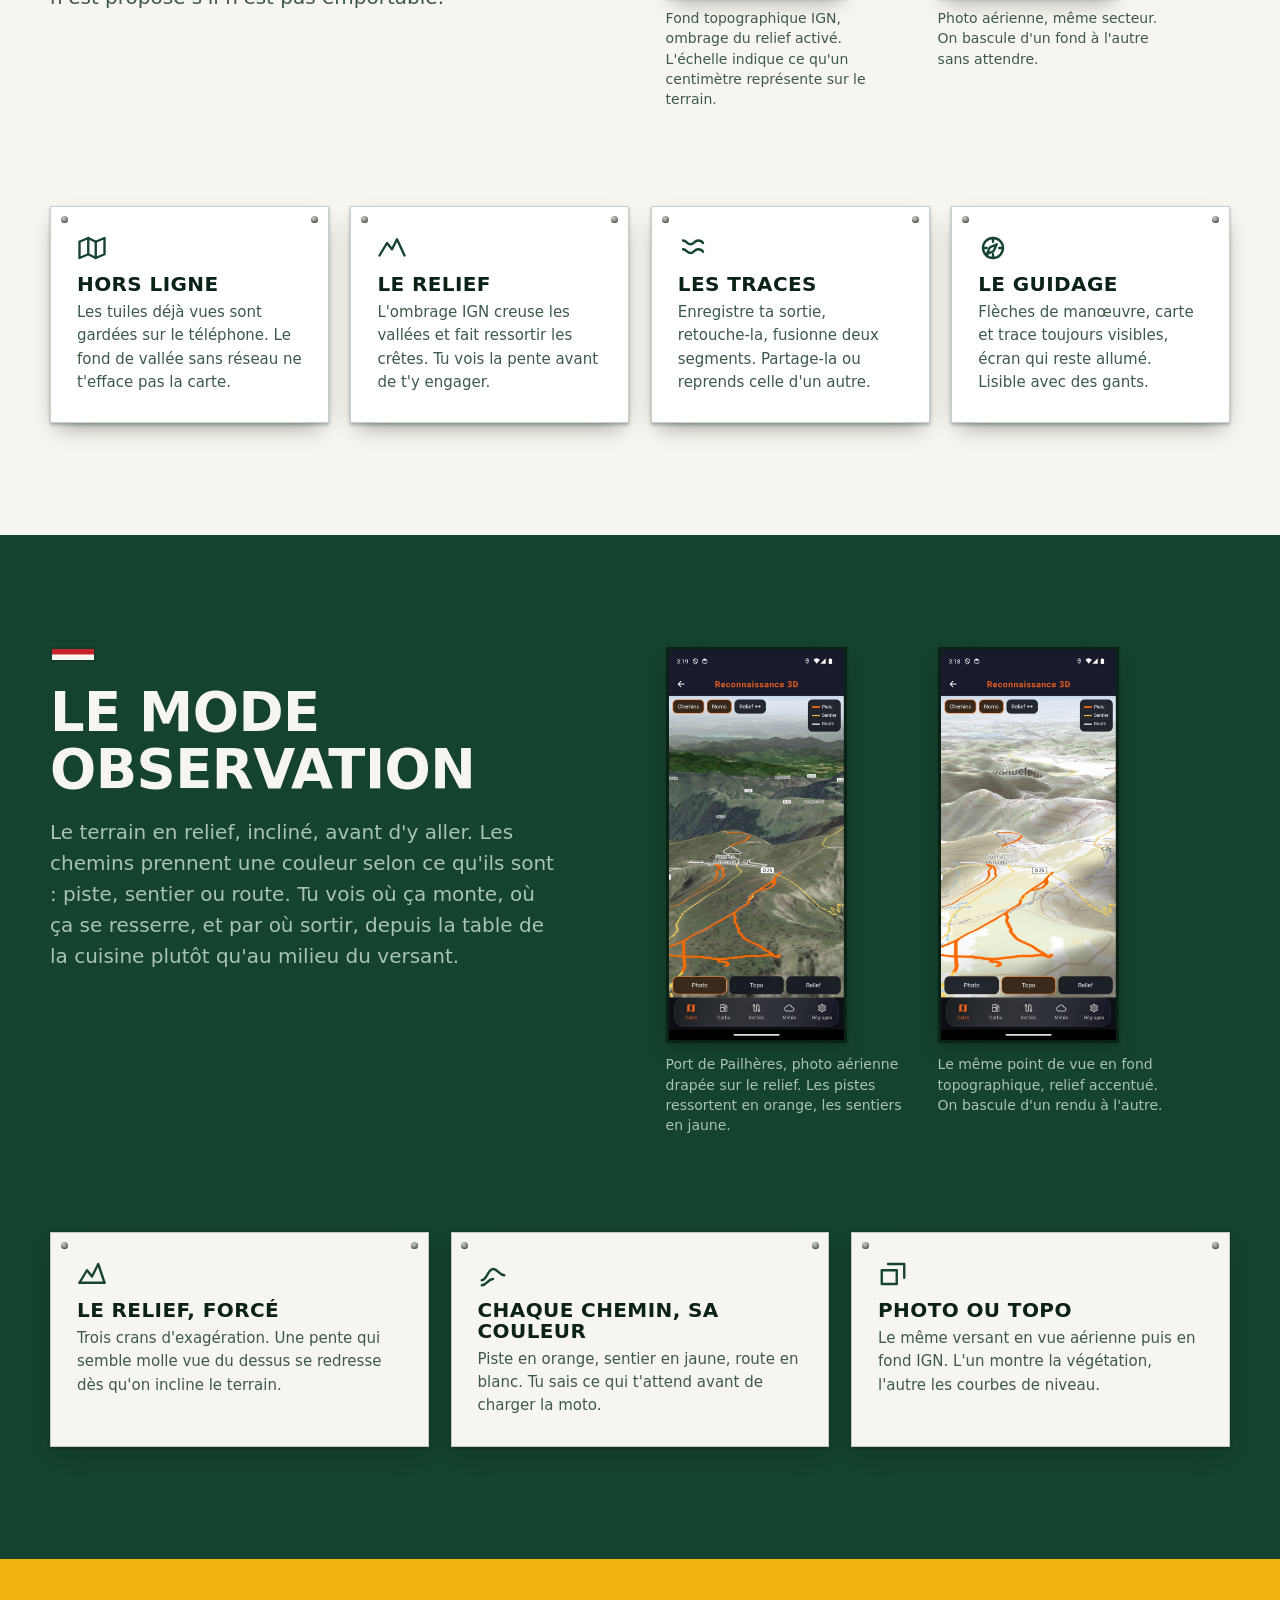
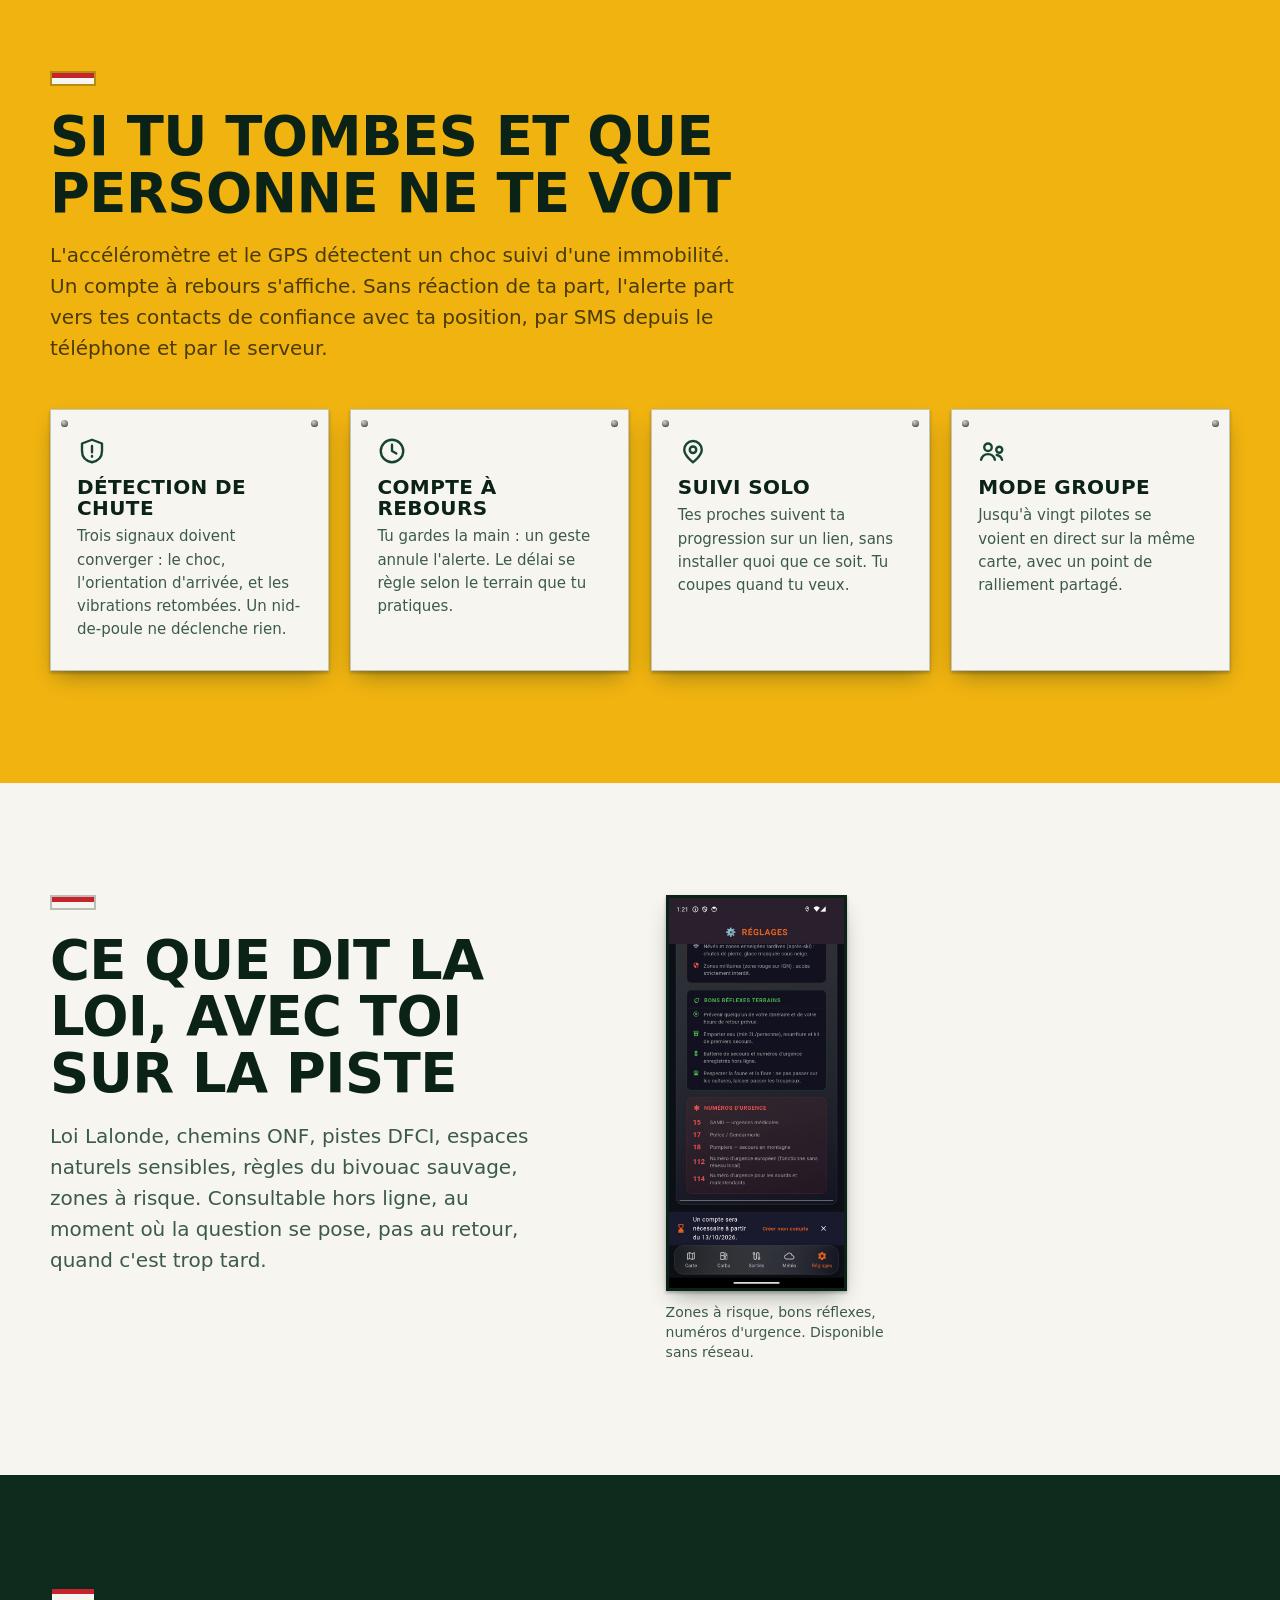
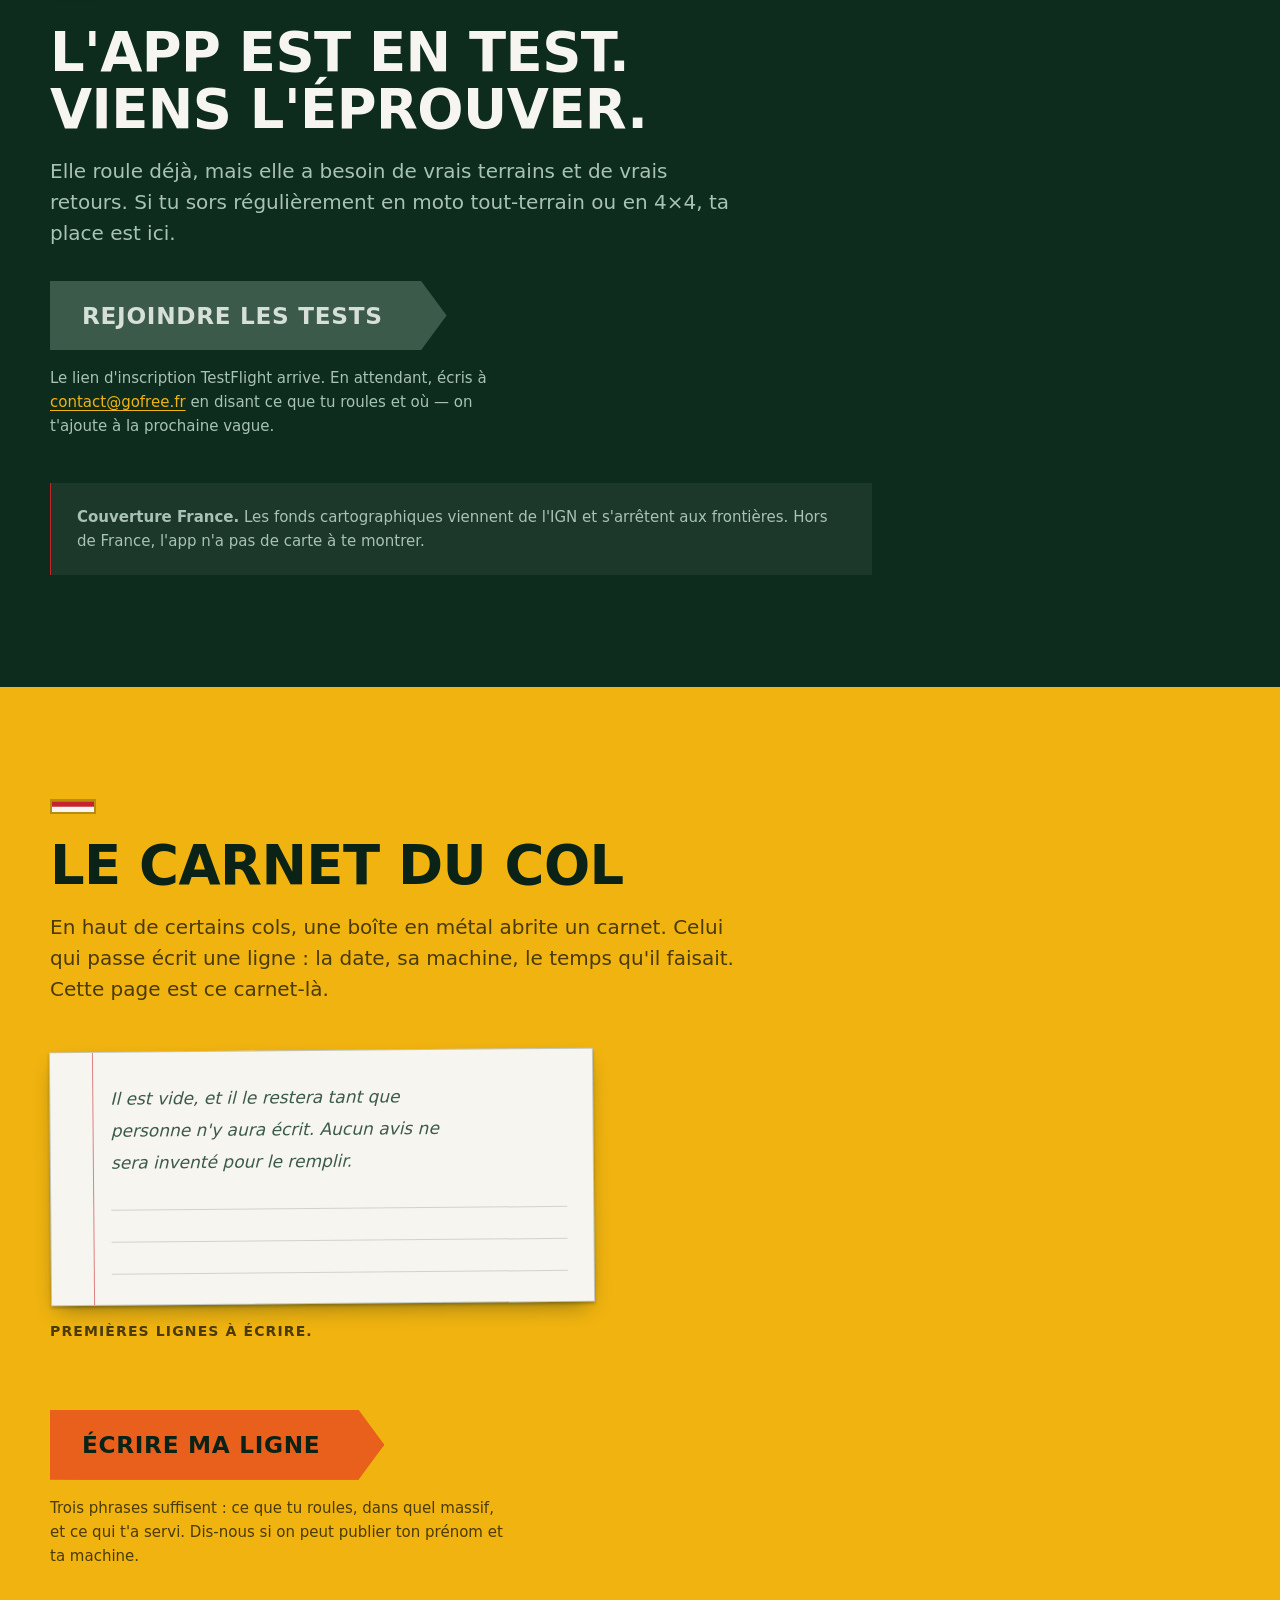
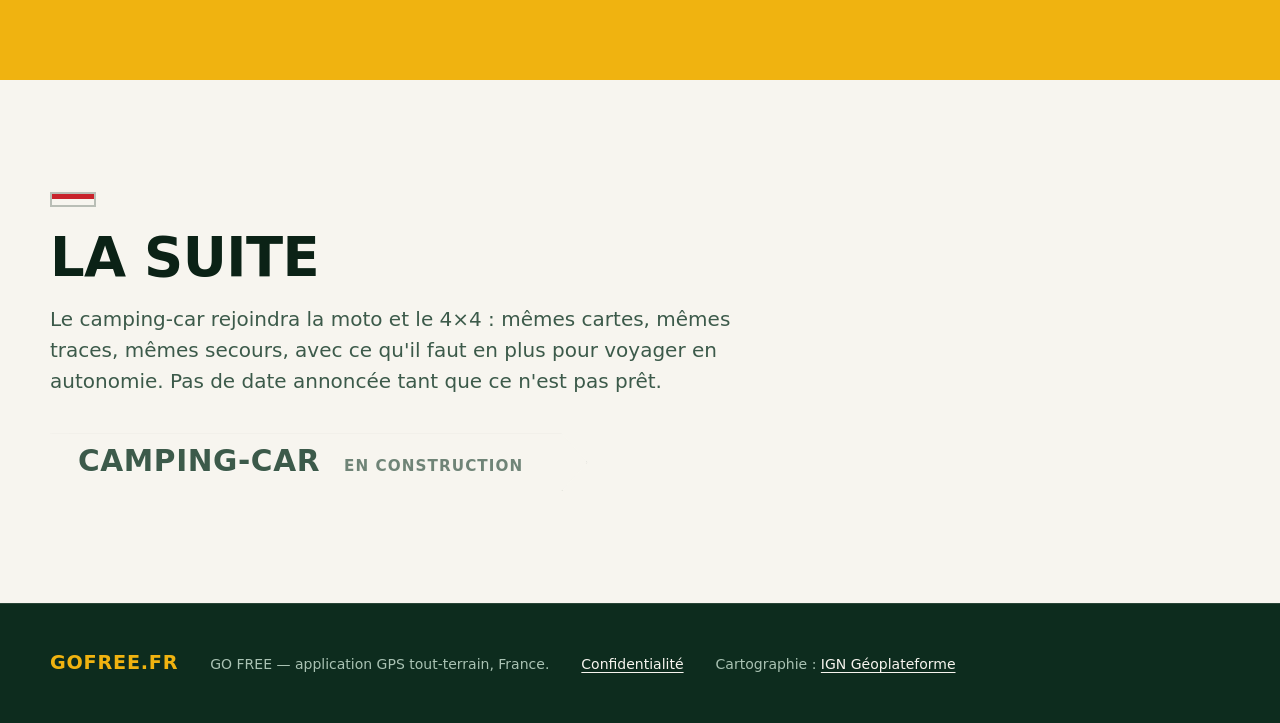
==== commit 4193ee75: "Ajoute « Le carnet du col », en attente de vrais retours Une section de témoignages qui n'en contien" ====
--- a/index.html
+++ b/index.html
@@ -45,6 +45,10 @@
           <span class="lame__lieu">La règle</span>
           <span class="lame__duree">1 min</span>
         </a></li>
+        <li><a class="lame" href="#carnet">
+          <span class="lame__lieu">Le carnet</span>
+          <span class="lame__duree">30 s</span>
+        </a></li>
         <li><a class="lame lame--action" href="#tester">
           <span class="lame__lieu">Devenir testeur</span>
           <span class="lame__duree">30 s</span>
@@ -276,7 +280,7 @@
       </a>
       <p class="appoint">
         Le lien d'inscription TestFlight arrive. En attendant, écris à
-        <a href="mailto:contact@gofree.fr?subject=Je%20veux%20tester%20MOTO%20OFFROAD%204X4">contact@gofree.fr</a>
+        <a href="mailto:contact@gofree.fr?subject=Je%20veux%20tester%20GO%20FREE">contact@gofree.fr</a>
         en disant ce que tu roules et où — on t'ajoute à la prochaine vague.
       </p>
 
@@ -291,6 +295,46 @@
   </div>
 </section>
 
+<!-- ═══ LE CARNET DU COL ════════════════════════════════════ -->
+<section class="etape etape--emaillee" id="carnet">
+  <div class="enveloppe">
+    <div class="etape__entete">
+      <span class="balise" aria-hidden="true"></span>
+      <h2>Le carnet du col</h2>
+      <p class="etape__chapo">
+        En haut de certains cols, une boîte en métal abrite un carnet. Celui
+        qui passe écrit une ligne : la date, sa machine, le temps qu'il
+        faisait. Cette page est ce carnet-là.
+      </p>
+    </div>
+
+    <figure class="carnet">
+      <div class="carnet__page">
+        <p class="carnet__vide">
+          Il est vide, et il le restera tant que personne n'y aura écrit.
+          Aucun avis ne sera inventé pour le remplir.
+        </p>
+        <div class="carnet__ligne" aria-hidden="true"></div>
+        <div class="carnet__ligne" aria-hidden="true"></div>
+        <div class="carnet__ligne" aria-hidden="true"></div>
+      </div>
+      <figcaption class="carnet__pied">
+        Premières lignes à écrire.
+      </figcaption>
+    </figure>
+
+    <div class="carnet__appel">
+      <a class="bouton" href="mailto:contact@gofree.fr?subject=Ma%20ligne%20dans%20le%20carnet%20GO%20FREE&amp;body=Ce%20que%20je%20roule%20%3A%0ALe%20massif%20%3A%0ACe%20qui%20m%27a%20servi%20%3A%0A%0A(Dis-moi%20si%20je%20peux%20publier%20ton%20pr%C3%A9nom%20et%20ta%20machine.)">
+        Écrire ma ligne
+      </a>
+      <p class="appoint appoint--sombre">
+        Trois phrases suffisent : ce que tu roules, dans quel massif, et ce qui
+        t'a servi. Dis-nous si on peut publier ton prénom et ta machine.
+      </p>
+    </div>
+  </div>
+</section>
+
 <!-- ═══ BIENTÔT ═════════════════════════════════════════════ -->
 <section class="etape etape--claire">
   <div class="enveloppe">
--- a/styles.css
+++ b/styles.css
@@ -358,7 +358,10 @@
   margin-top: clamp(1.5rem, 3.5vh, 2.25rem);
   padding: clamp(.85rem, 1.8vh, 1.1rem) clamp(3rem, 5vw, 4rem) clamp(.85rem, 1.8vh, 1.1rem) clamp(1.4rem, 3vw, 2rem);
   background: var(--orange);
-  color: #FFF7F1;
+  /* Encre foncée et non blanche : blanc sur cet orange plafonne à 3,24:1,
+     sous le seuil AA. L'orange est celui de l'application, on n'y touche
+     pas — c'est le texte qui cède, et il y gagne 4,88:1. */
+  color: var(--grave);
   font-family: Rajdhani, system-ui, sans-serif;
   font-weight: 700;
   font-size: clamp(1.1rem, 2.2vw, 1.45rem);
@@ -450,3 +453,72 @@
   .vue { max-width: 100%; }
   .vue img { height: auto; width: min(100%, 15rem); }
 }
+
+/* ── Le carnet du col ───────────────────────────────────────── */
+/* La boîte en métal au sommet, et le carnet dedans. Le vide est le sujet :
+   la page ne porte que ce que de vrais pilotes y auront écrit, et rien
+   avant. Le dessin doit donc rendre l'attente digne, pas l'absence gênante. */
+
+.carnet {
+  margin: clamp(2rem, 5vh, 3rem) 0 0;
+  max-width: 34rem;
+}
+
+.carnet__page {
+  position: relative;
+  background: var(--blanc-gr);
+  padding: 30px 26px 30px 60px;
+  border: 1px solid var(--bord);
+  box-shadow: var(--lame-ombre);
+  transform: rotate(-.5deg);
+}
+
+/* La marge rouge du cahier d'écolier français : une seule ligne suffit à
+   dire « carnet » sans écrire le mot. */
+.carnet__page::before {
+  content: "";
+  position: absolute;
+  top: 0; bottom: 0; left: 42px;
+  width: 1px;
+  background: rgba(200, 35, 44, .55);
+}
+
+.carnet__vide {
+  margin: 0;
+  font-style: italic;
+  font-size: clamp(1rem, .4vw + .9rem, 1.0625rem);
+  /* Calé sur la réglure : le texte s'assoit sur les lignes au lieu de
+     flotter entre elles. */
+  line-height: 2rem;
+  color: var(--grave-doux);
+  max-width: 34ch;
+}
+
+/* Les lignes vides qui attendent une entrée. Dessinées comme éléments et
+   non comme dégradé répété : ce sont des emplacements, pas une texture. */
+.carnet__ligne {
+  height: 2rem;
+  border-bottom: 1px solid rgba(11, 34, 22, .16);
+}
+.carnet__ligne:first-child { border-top: 1px solid rgba(11, 34, 22, .16); }
+
+.carnet__pied {
+  margin: 1rem 0 0;
+  font-family: Rajdhani, system-ui, sans-serif;
+  font-weight: 600;
+  font-size: .875rem;
+  letter-spacing: .08em;
+  text-transform: uppercase;
+  color: #4A3B07;
+}
+
+.carnet__appel { margin-top: clamp(1.75rem, 4vh, 2.5rem); }
+
+/* Le fond émaillé est clair : le texte d'appoint doit y virer à l'encre. */
+.appoint--sombre { color: #4A3B07; }
+.appoint--sombre a { color: var(--grave); }
+
+@media (max-width: 34rem) {
+  .carnet__page { padding: 24px 18px 24px 48px; transform: none; }
+  .carnet__page::before { left: 32px; }
+}
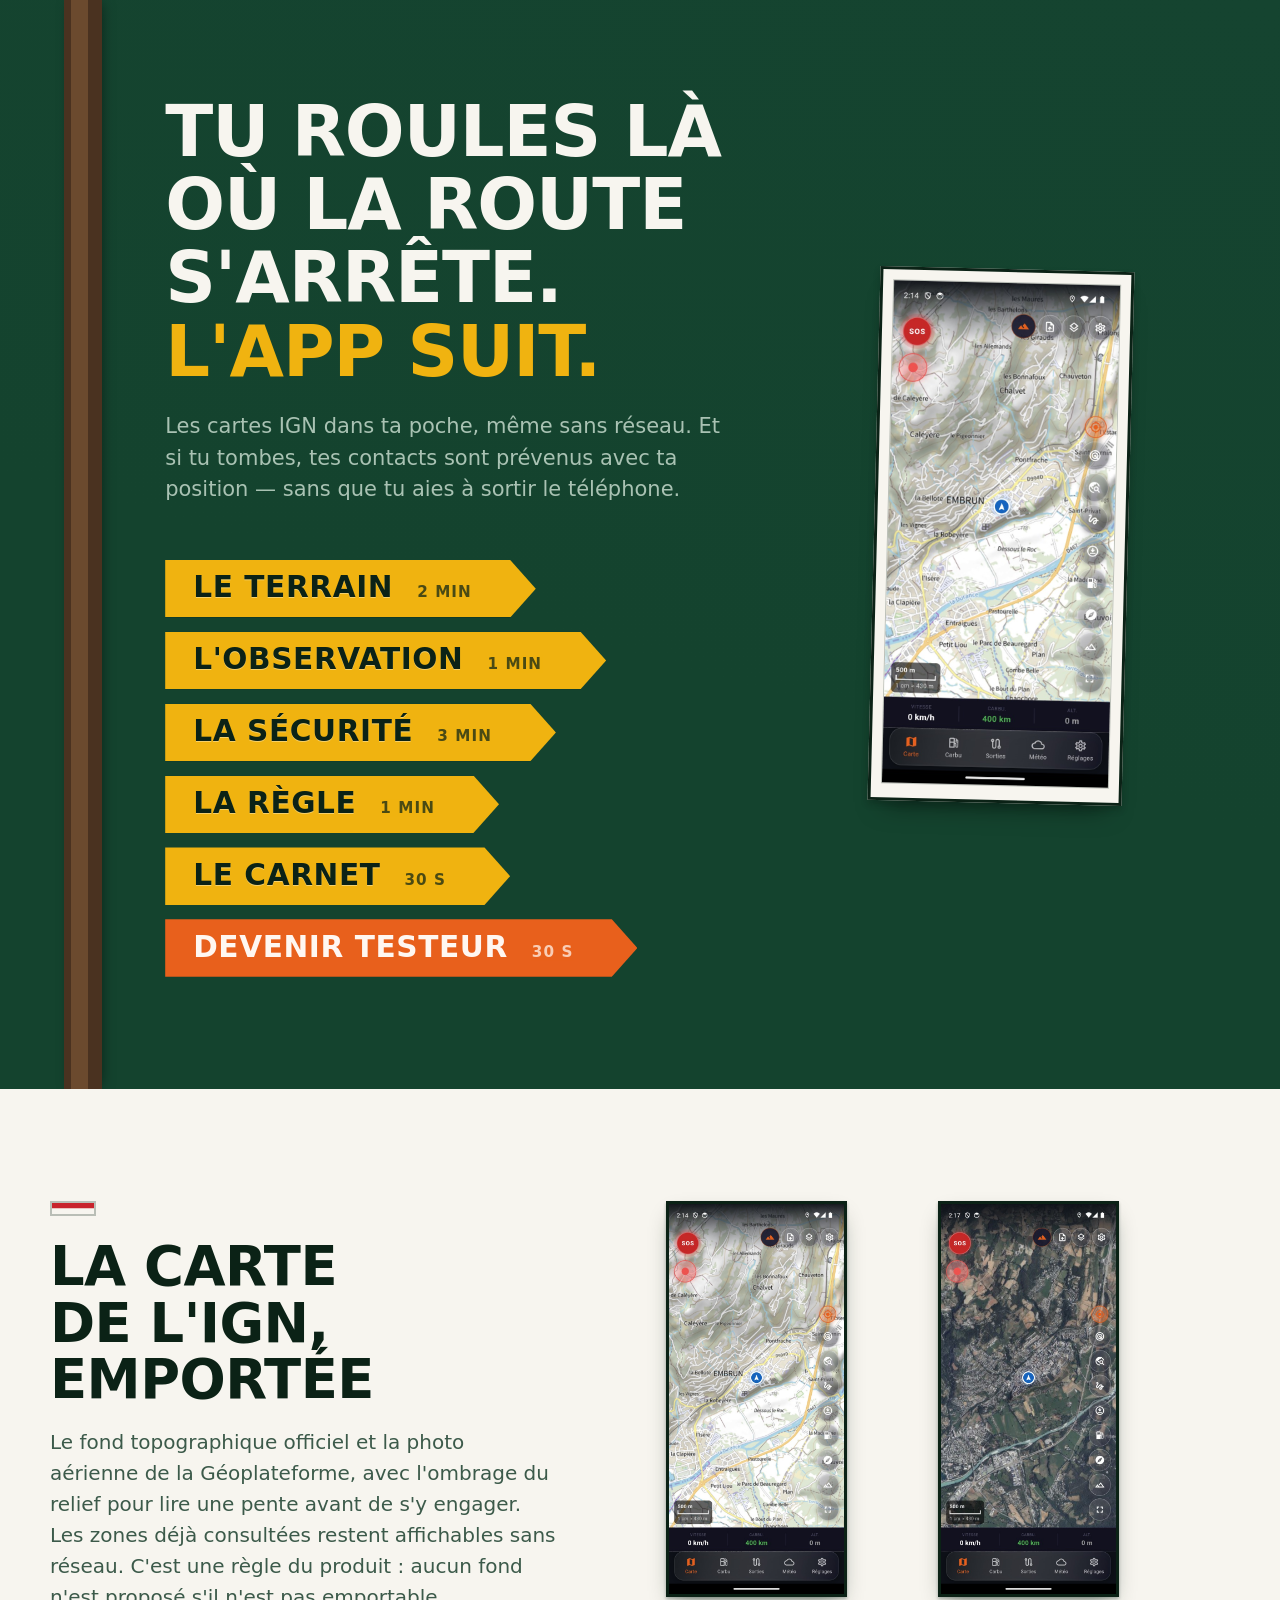
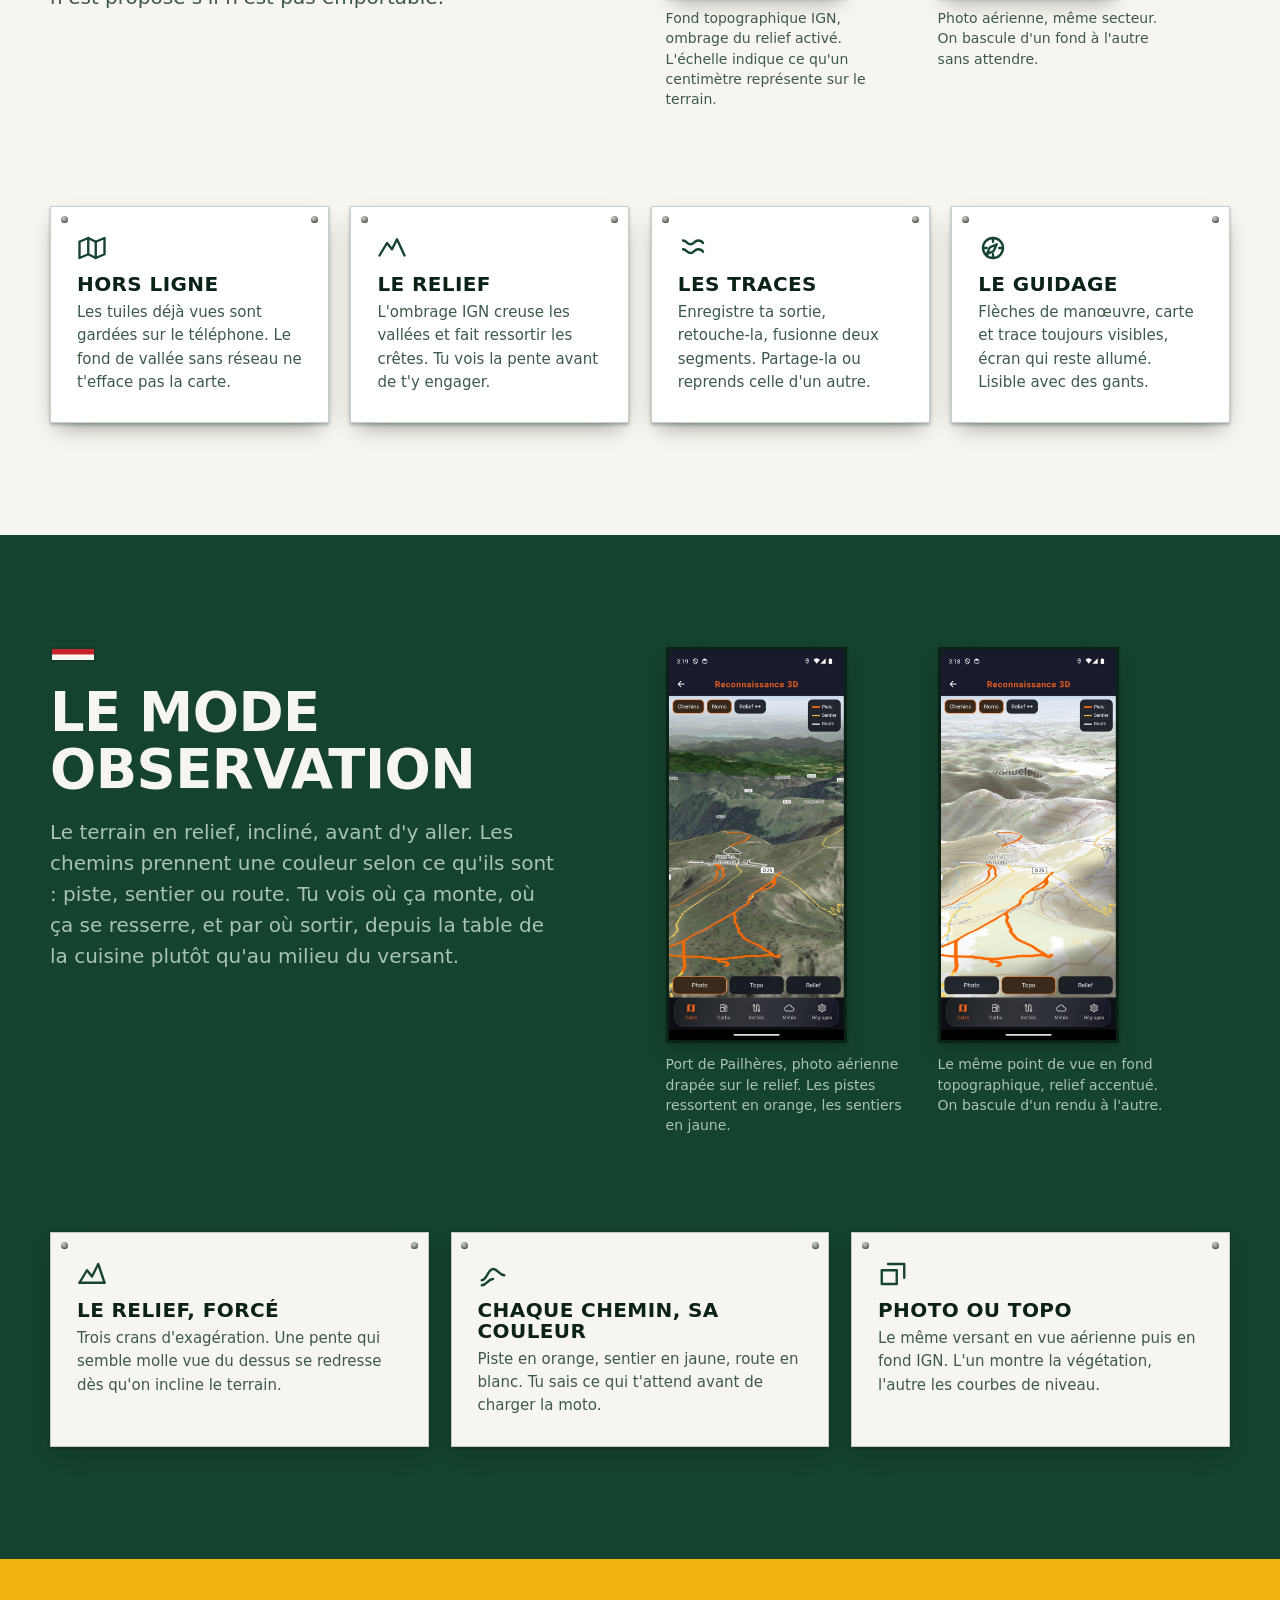
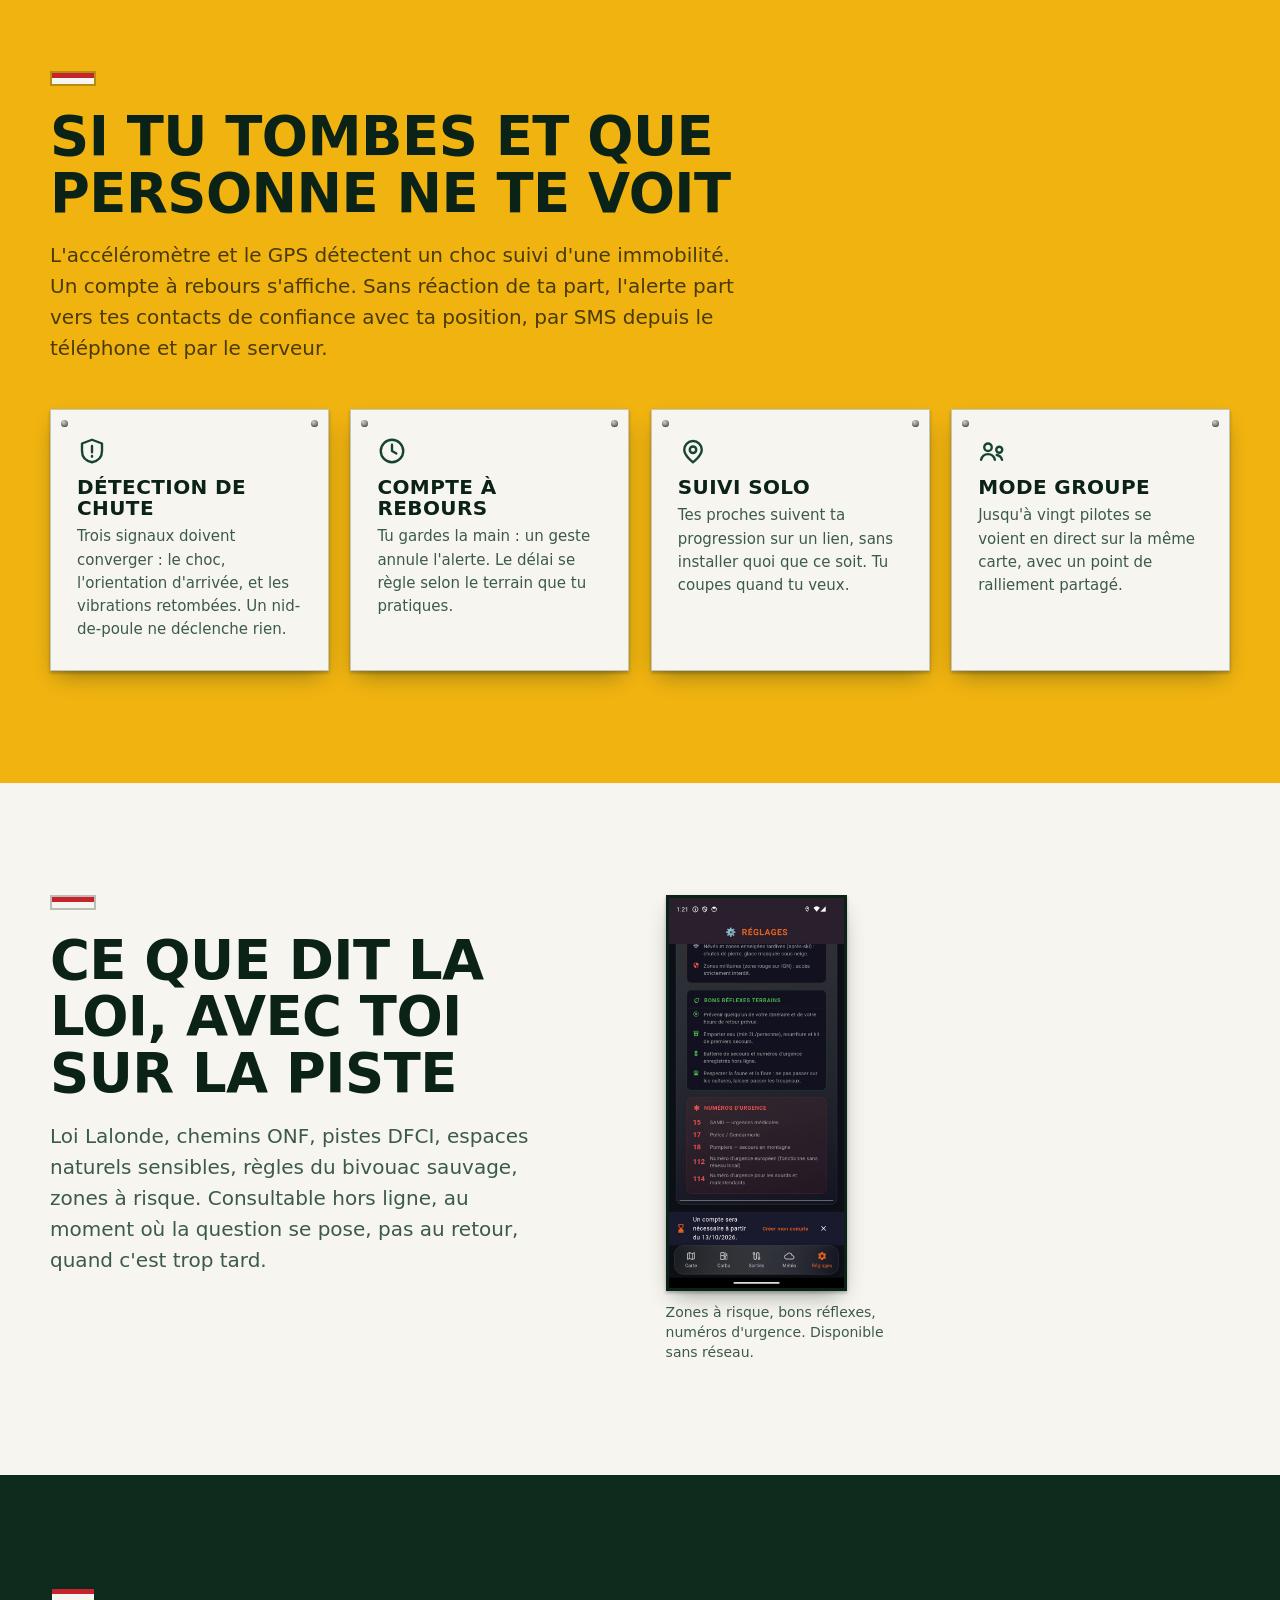
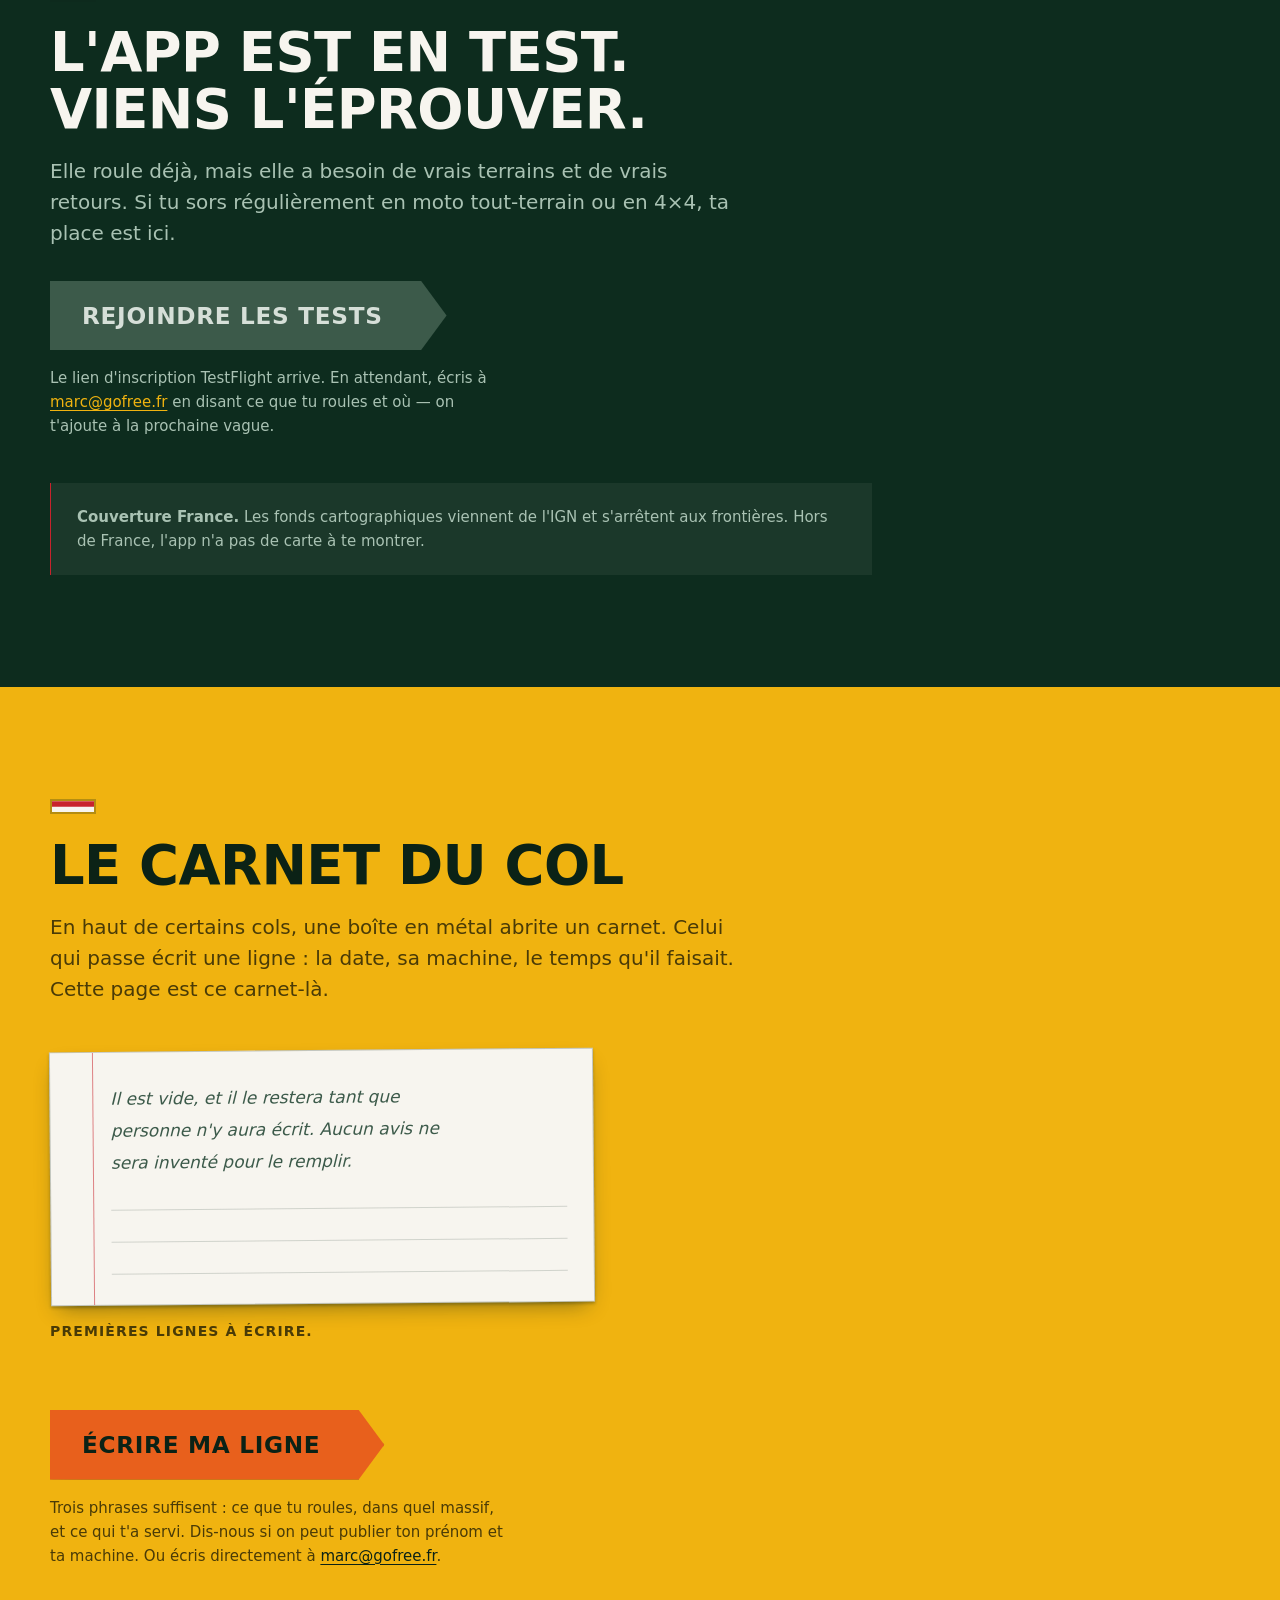
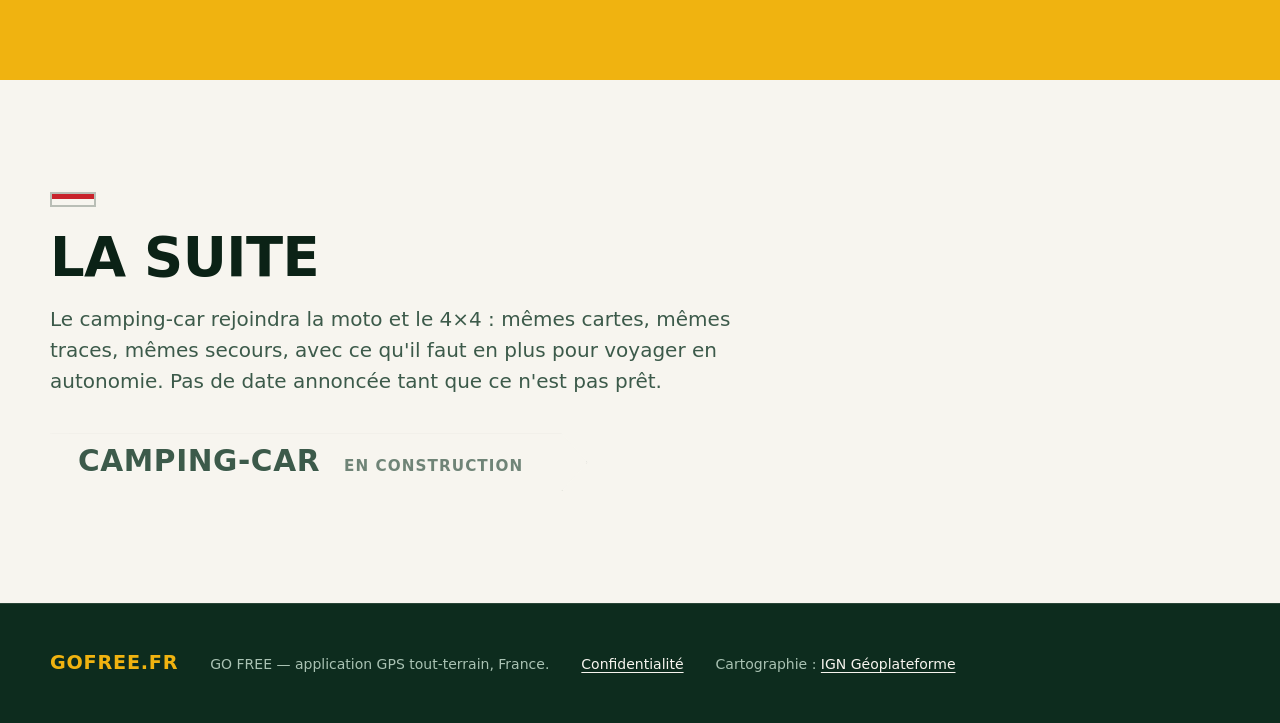
==== commit 5b090f6a: "L'adresse du site devient marc@gofree.fr, et sort de la vue des robots contact@gofree.fr n'existait " ====
--- a/index.html
+++ b/index.html
@@ -280,7 +280,7 @@
       </a>
       <p class="appoint">
         Le lien d'inscription TestFlight arrive. En attendant, écris à
-        <a href="mailto:contact@gofree.fr?subject=Je%20veux%20tester%20GO%20FREE">contact@gofree.fr</a>
+        <a class="courriel" data-nom="marc" data-dom="gofree.fr" data-sujet="Je veux tester GO FREE" href="#tester">marc [chez] gofree.fr</a>
         en disant ce que tu roules et où — on t'ajoute à la prochaine vague.
       </p>
 
@@ -324,12 +324,20 @@
     </figure>
 
     <div class="carnet__appel">
-      <a class="bouton" href="mailto:contact@gofree.fr?subject=Ma%20ligne%20dans%20le%20carnet%20GO%20FREE&amp;body=Ce%20que%20je%20roule%20%3A%0ALe%20massif%20%3A%0ACe%20qui%20m%27a%20servi%20%3A%0A%0A(Dis-moi%20si%20je%20peux%20publier%20ton%20pr%C3%A9nom%20et%20ta%20machine.)">
+      <a class="bouton courriel" data-nom="marc" data-dom="gofree.fr" data-sujet="Ma ligne dans le carnet GO FREE" data-corps="Ce que je roule :
+Le massif :
+Ce qui m'a servi :
+
+(Dis-moi si je peux publier ton prénom et ta machine.)" href="#carnet">
         Écrire ma ligne
       </a>
       <p class="appoint appoint--sombre">
         Trois phrases suffisent : ce que tu roules, dans quel massif, et ce qui
         t'a servi. Dis-nous si on peut publier ton prénom et ta machine.
+        Ou écris directement à
+        <a class="courriel" data-nom="marc" data-dom="gofree.fr"
+           data-sujet="Ma ligne dans le carnet GO FREE"
+           href="#carnet">marc [chez] gofree.fr</a>.
       </p>
     </div>
   </div>
@@ -367,5 +375,25 @@
   </div>
 </footer>
 
+<script>
+// L'adresse n'est jamais ecrite d'un seul tenant dans la page : elle est
+// recomposee ici. Un robot qui lit le HTML n'y trouve ni « mailto: » ni
+// l'adresse complete. Sans JavaScript, le texte reste lisible par un humain
+// sous la forme « marc [chez] gofree.fr ».
+(function () {
+  var liens = document.querySelectorAll('a.courriel');
+  for (var i = 0; i < liens.length; i++) {
+    var a = liens[i];
+    var adresse = a.dataset.nom + String.fromCharCode(64) + a.dataset.dom;
+    var params = [];
+    if (a.dataset.sujet) params.push('subject=' + encodeURIComponent(a.dataset.sujet));
+    if (a.dataset.corps) params.push('body=' + encodeURIComponent(a.dataset.corps));
+    a.href = 'mail' + 'to:' + adresse + (params.length ? '?' + params.join('&') : '');
+    // Le libelle n'est remplace que s'il portait l'adresse masquee : les
+    // boutons gardent le leur.
+    if (a.textContent.indexOf('[chez]') !== -1) a.textContent = adresse;
+  }
+})();
+</script>
 </body>
 </html>
--- a/styles.css
+++ b/styles.css
@@ -43,6 +43,10 @@
     animation-duration: .01ms !important;
     transition-duration: .01ms !important;
   }
+  /* Sans cela, l'agrandissement subsisterait et sauterait d'un coup : pire
+     que l'animation qu'on venait de retirer. */
+  .vue:hover img, .vue:focus-within img,
+  .ecran-poteau:hover { transform: none !important; }
 }
 
 body {
@@ -144,12 +148,21 @@
   margin: 0;
   justify-self: center;
   width: fit-content;
+  transition: transform 220ms cubic-bezier(.4, 0, .2, 1),
+              box-shadow 220ms cubic-bezier(.4, 0, .2, 1);
   padding: 10px 10px 14px;
   background: var(--blanc-gr);
   border: 3px solid var(--grave);
   box-shadow: 0 4px 6px rgba(11, 34, 22, .3), 0 18px 26px -16px rgba(0, 0, 0, .5);
   transform: rotate(1.4deg);
 }
+/* Plus sobre que les vignettes : cette capture est deja grande, la meme
+   amplitude la ferait deborder du cadre. */
+.ecran-poteau:hover {
+  transform: scale(1.03);
+  box-shadow: 0 26px 50px -18px rgba(0, 0, 0, .55);
+}
+
 .ecran-poteau img {
   display: block;
   height: min(56vh, 520px);
@@ -330,13 +343,31 @@
   gap: clamp(1.25rem, 3vw, 2rem);
   align-items: flex-start;
 }
-.vue { margin: 0; max-width: 15rem; }
+.vue {
+  margin: 0;
+  max-width: 15rem;
+  /* La voisine est a quelques pixels : sans empilement, la capture agrandie
+     passerait dessous au lieu de venir devant. */
+  position: relative;
+  z-index: 0;
+}
+.vue:hover, .vue:focus-within { z-index: 1; }
+
 .vue img {
   height: min(44vh, 400px);
   width: auto;
   border: 3px solid var(--grave);
   box-shadow: var(--lame-ombre);
   background: var(--foret-fonce);
+  /* transform et ombre seulement : ni hauteur ni largeur, pour que
+     l'agrandissement ne repousse jamais ce qui l'entoure. */
+  transition: transform 220ms cubic-bezier(.4, 0, .2, 1),
+              box-shadow 220ms cubic-bezier(.4, 0, .2, 1);
+}
+.vue:hover img, .vue:focus-within img {
+  transform: scale(1.08);
+  box-shadow: 0 3px 4px rgba(11, 34, 22, .3),
+              0 20px 42px -12px rgba(11, 34, 22, .55);
 }
 .vue figcaption {
   margin-top: .7rem;
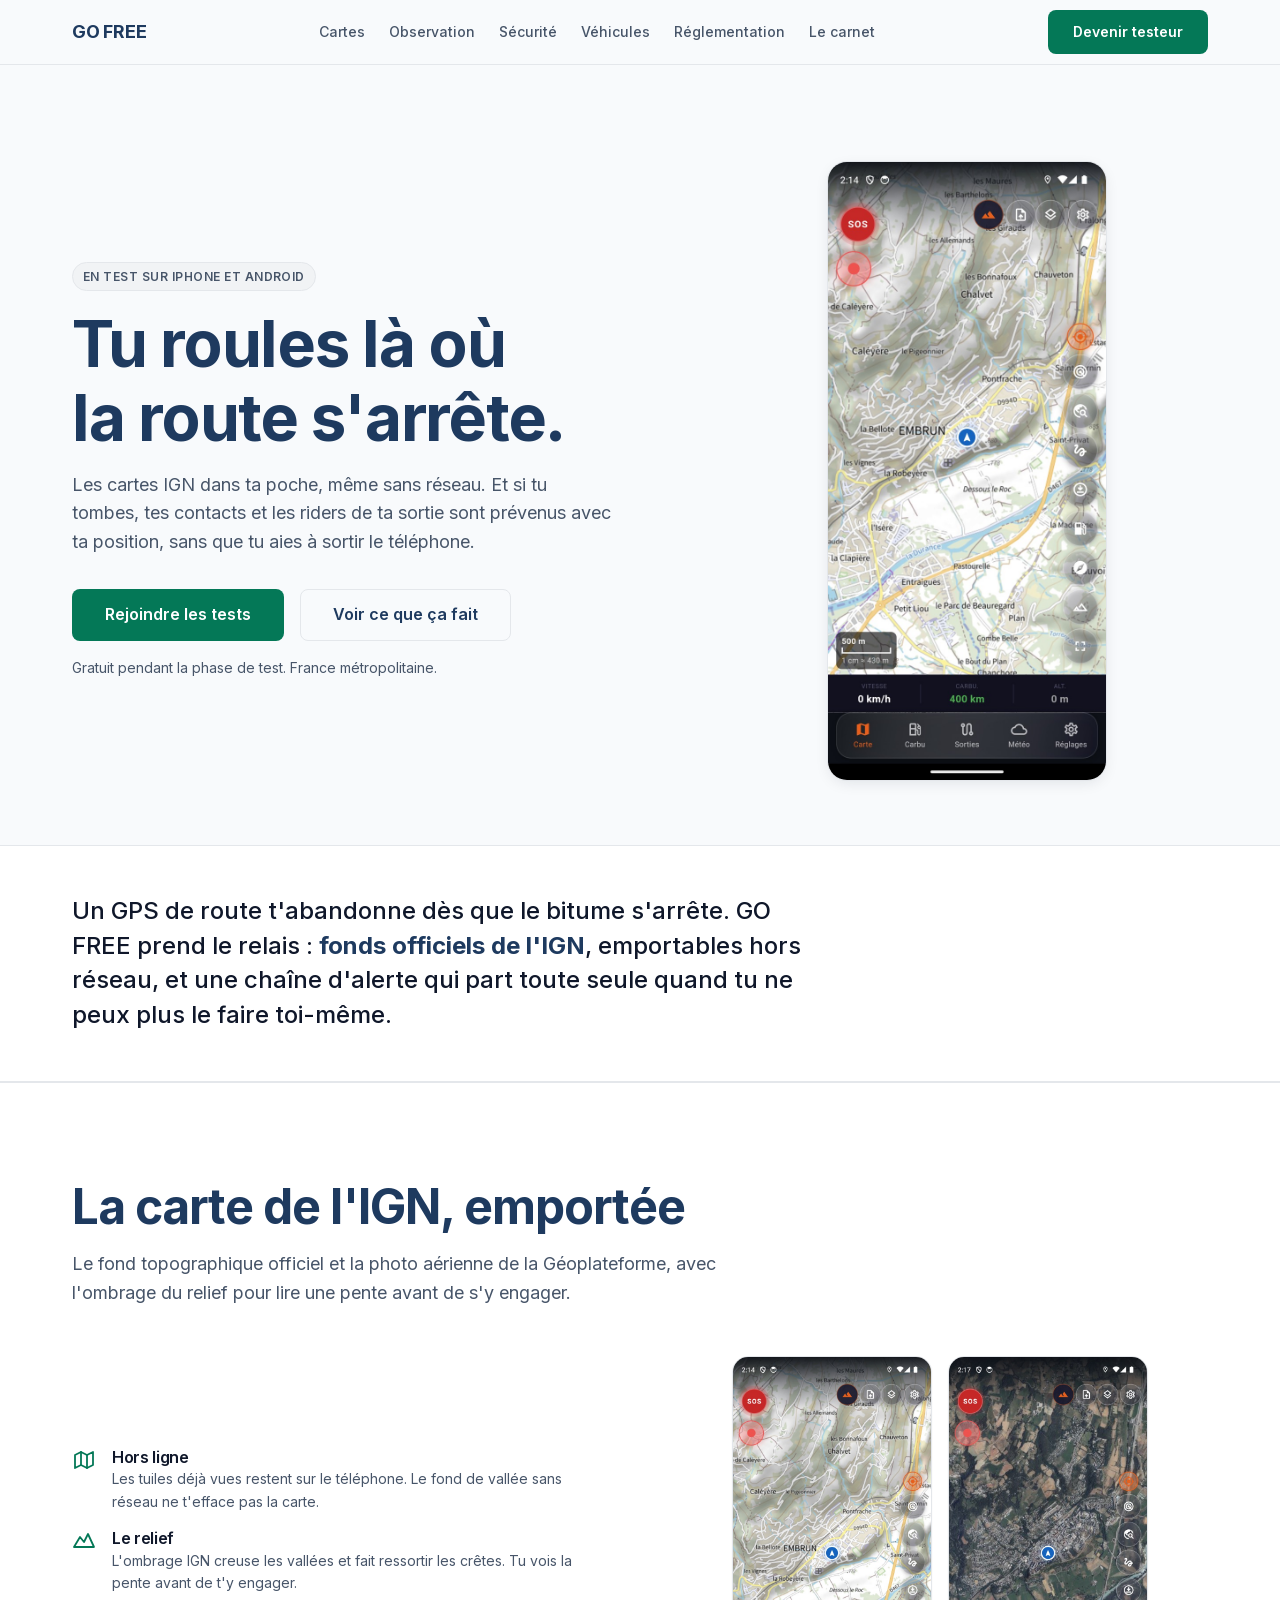
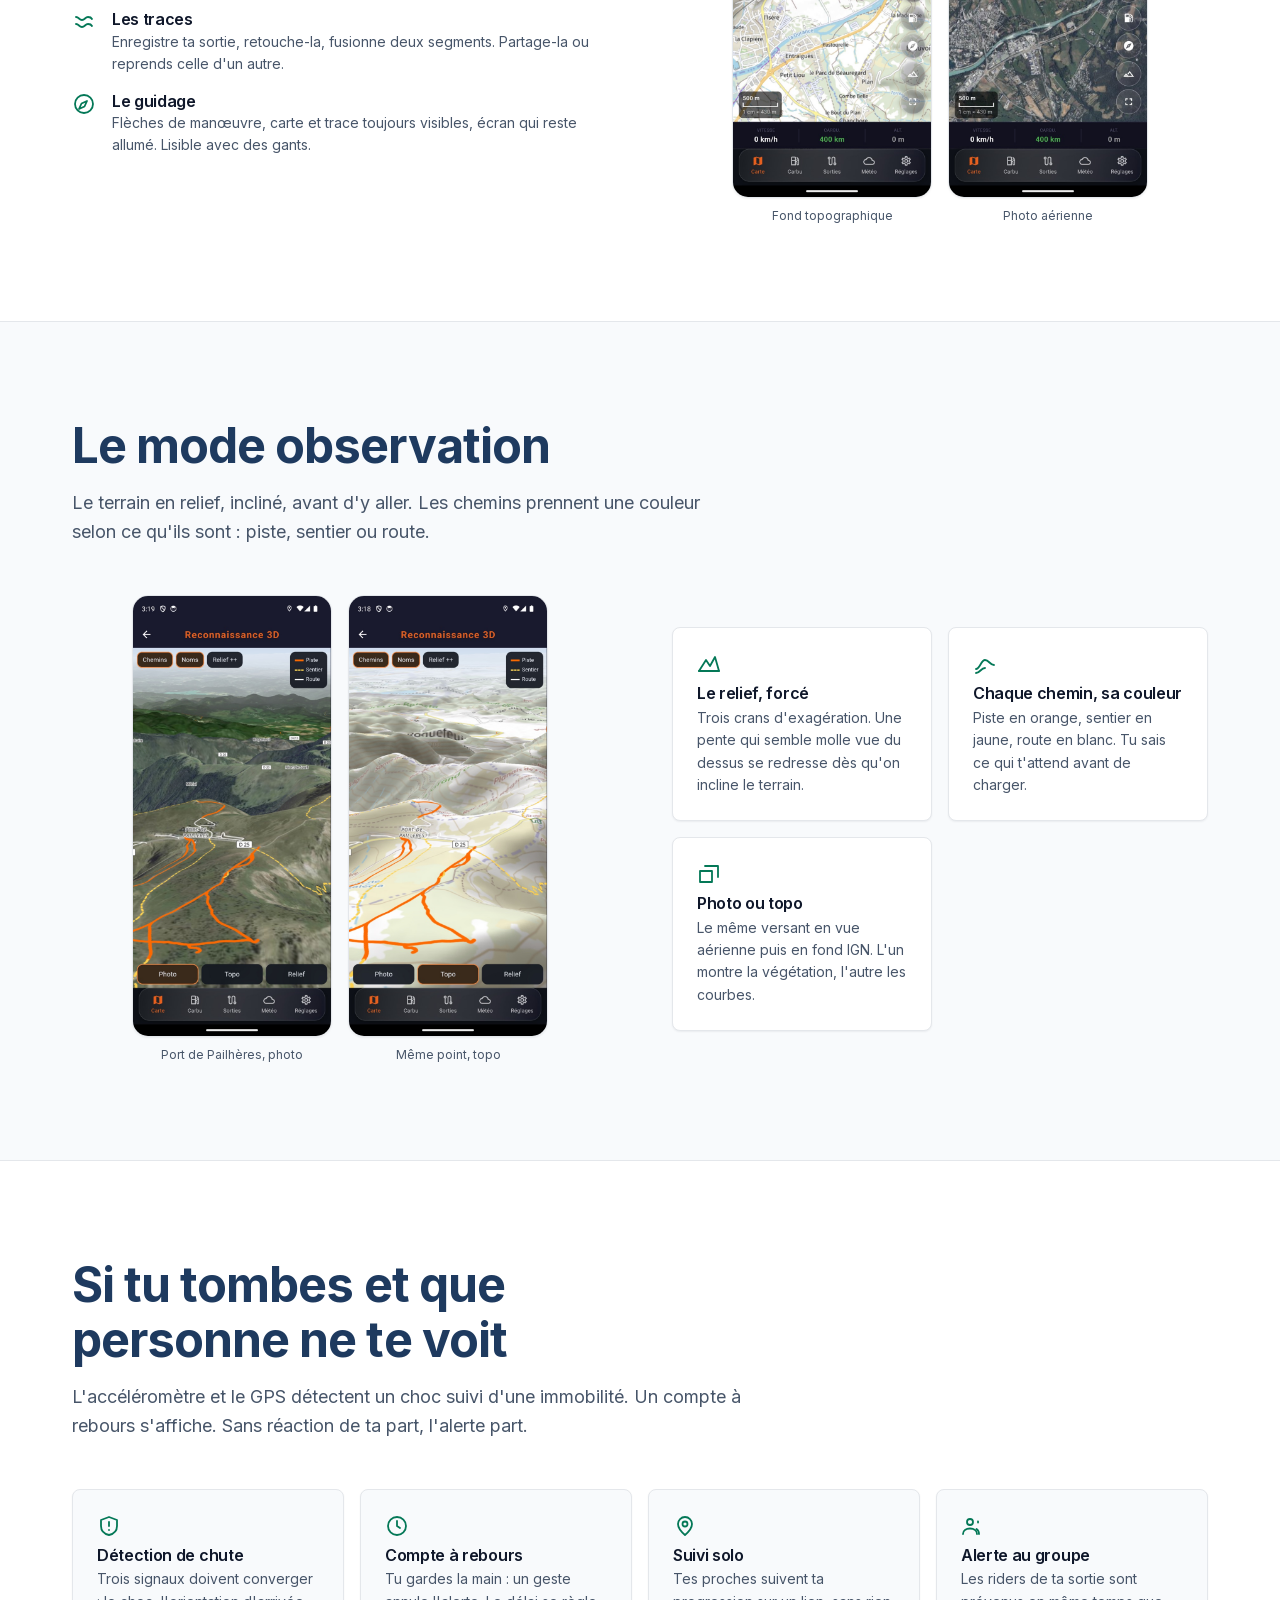
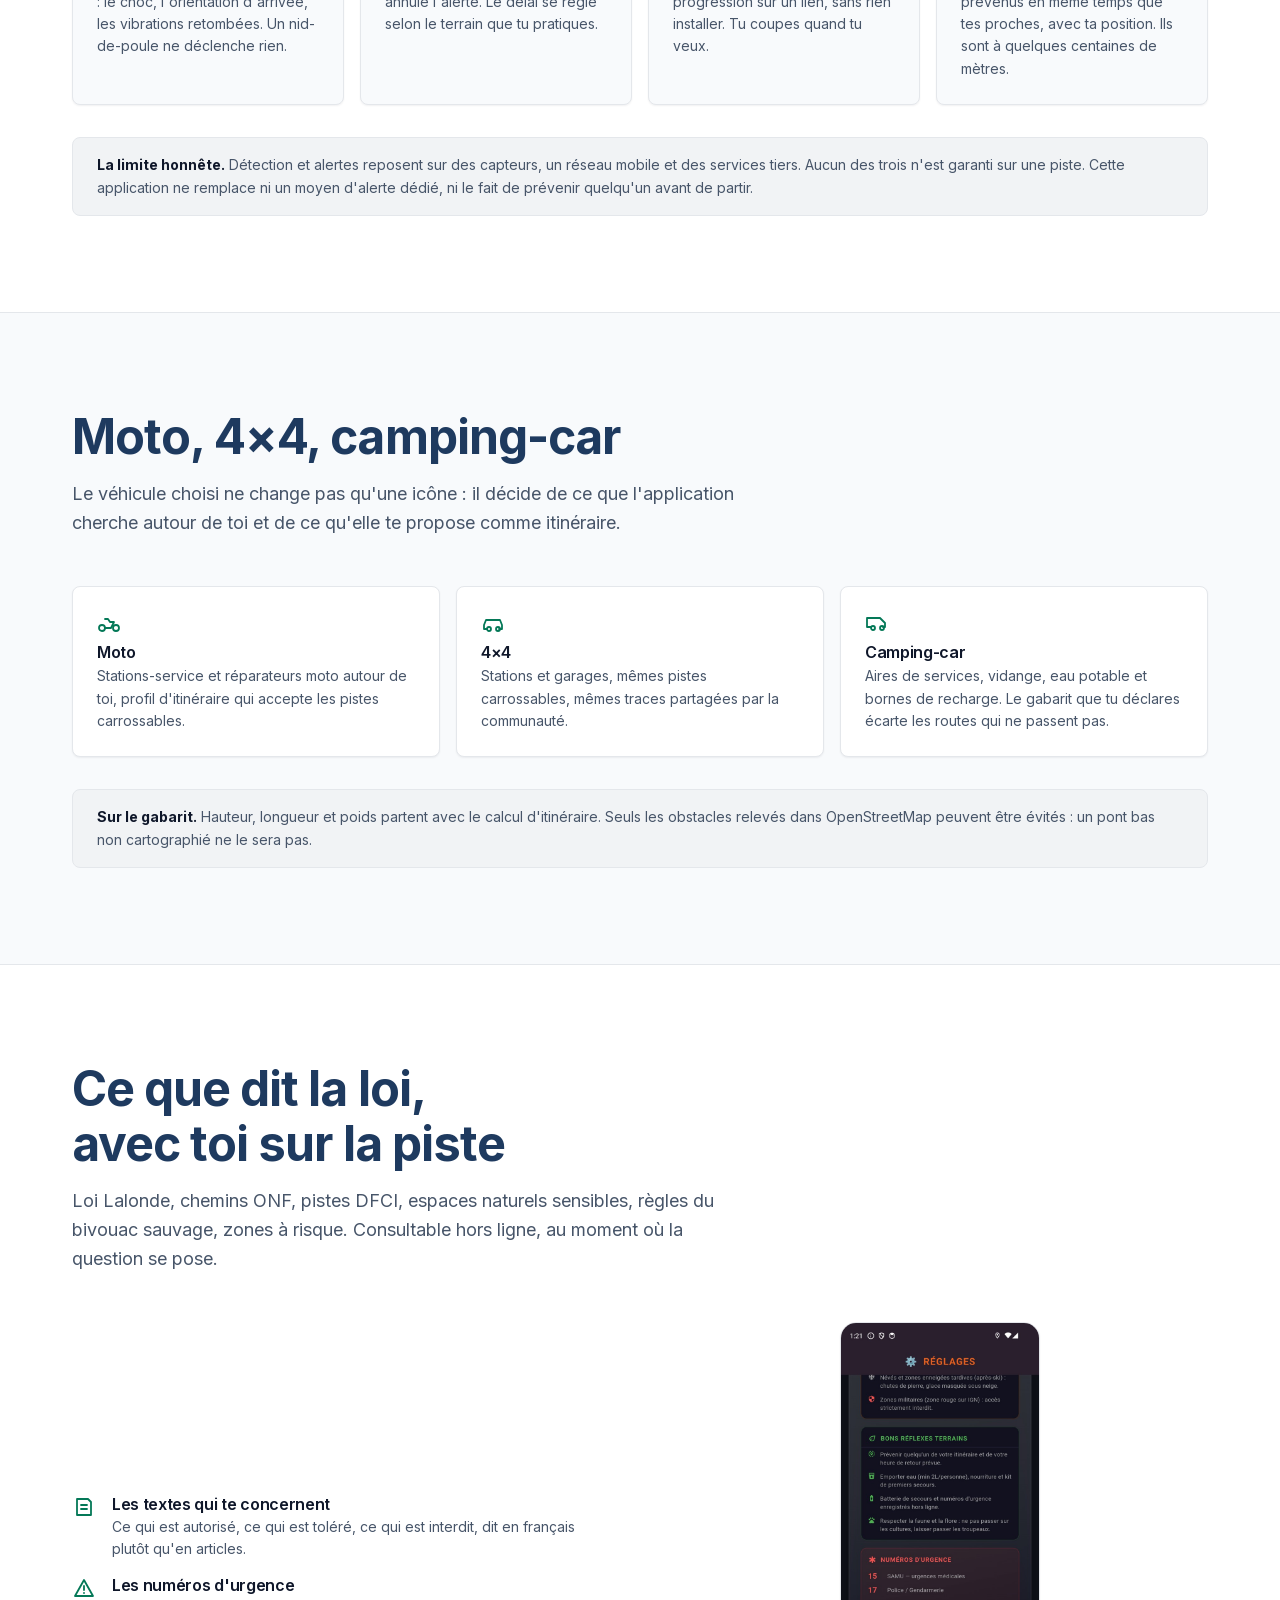
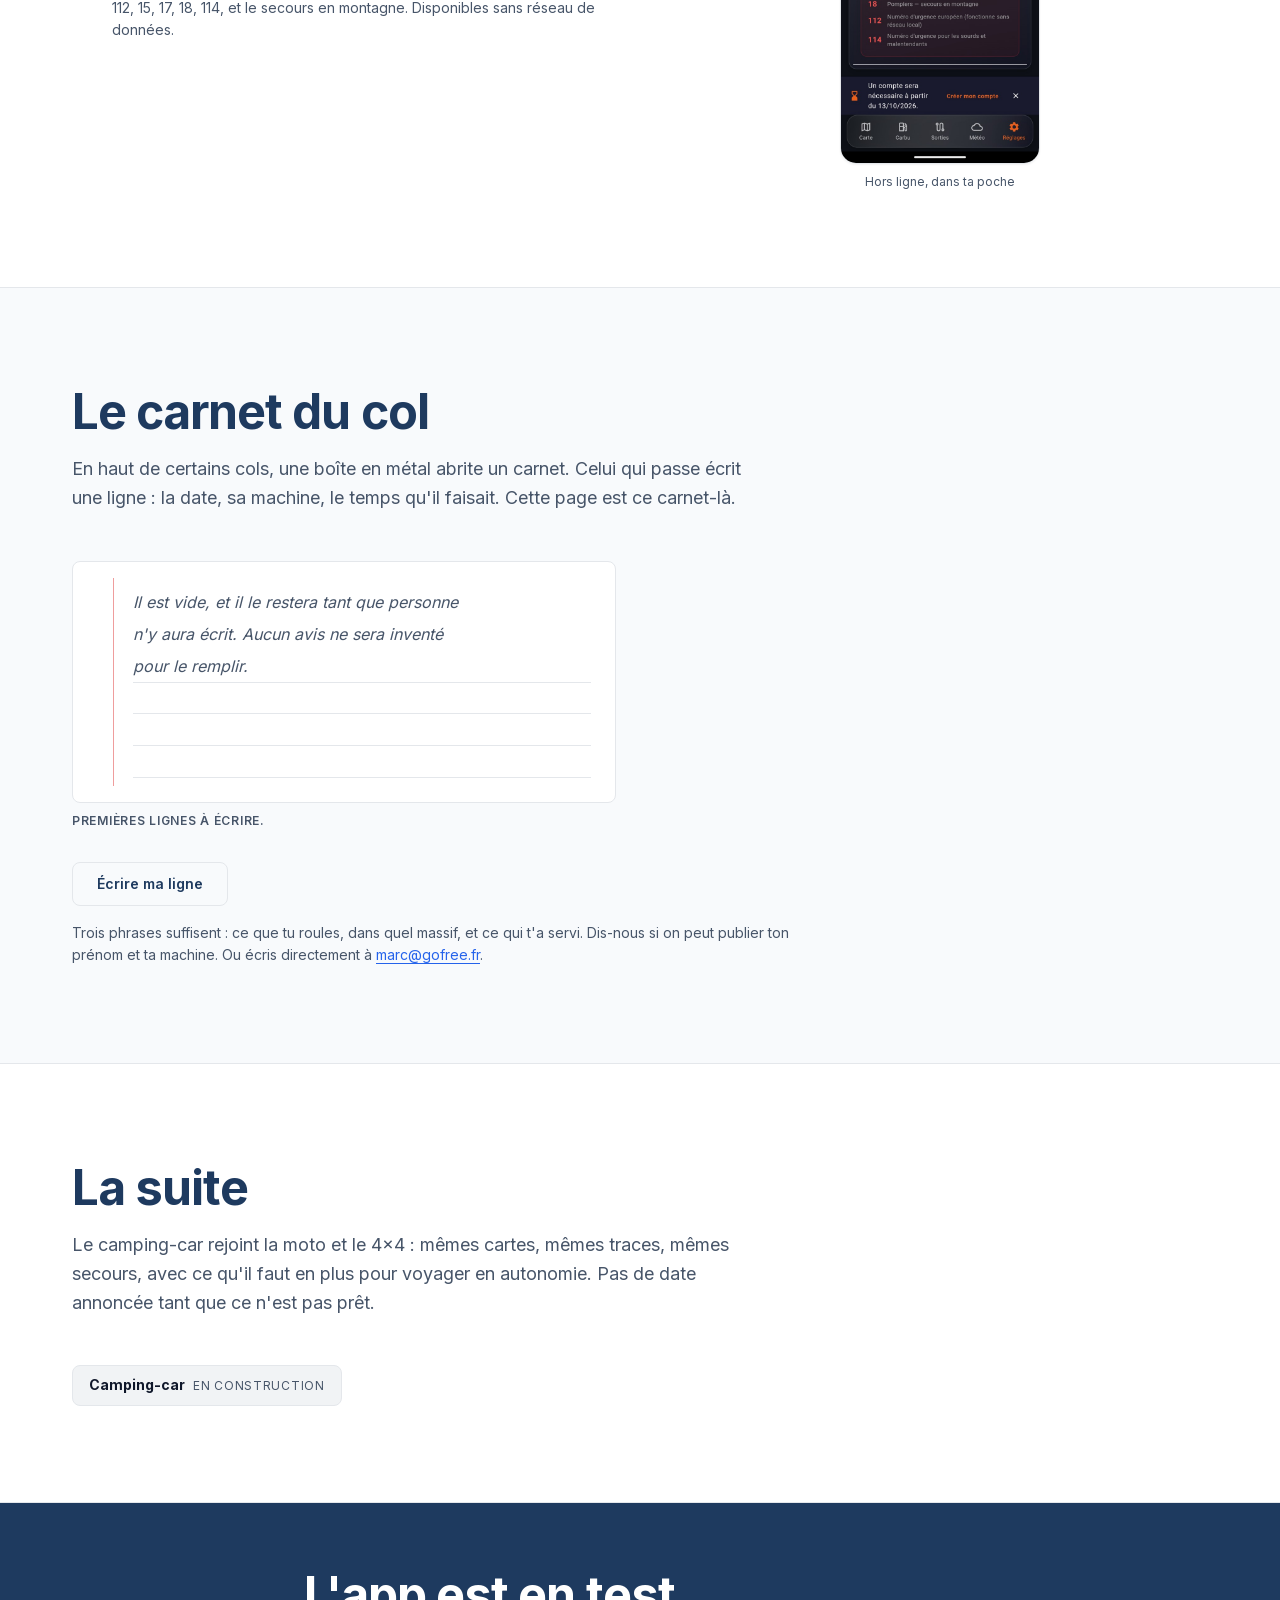
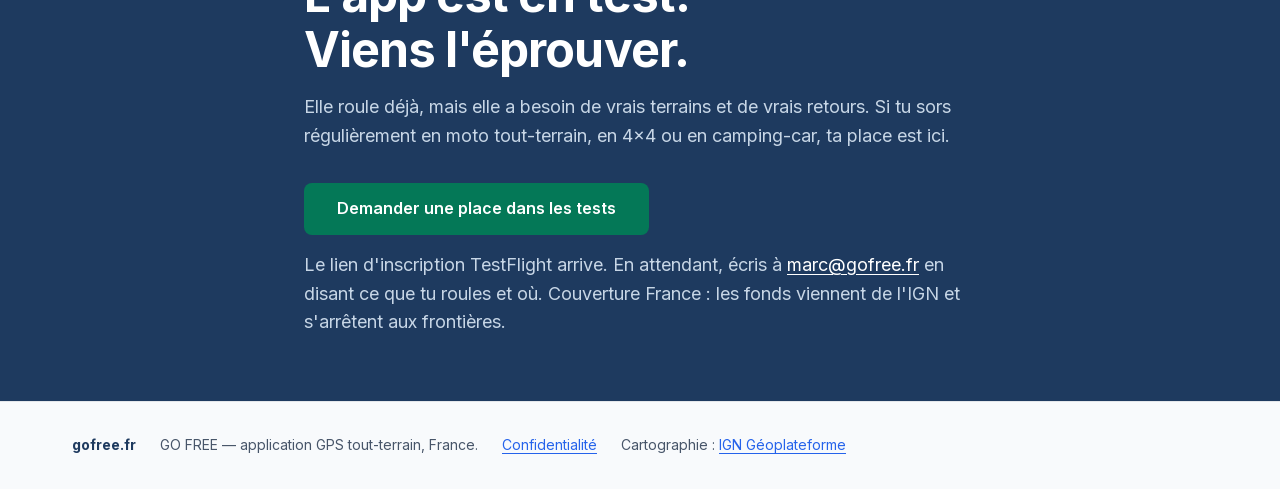
==== commit a513389f: "Passe le site en direction « Minimalism & Swiss »" ====
--- a/index.html
+++ b/index.html
@@ -4,365 +4,452 @@
 <meta charset="utf-8">
 <meta name="viewport" content="width=device-width, initial-scale=1">
 <title>GO FREE — la carte IGN hors ligne, et les secours si tu tombes</title>
-<meta name="description" content="Application GPS pour rouler hors des routes ouvertes en France : cartes IGN emportables hors ligne, détection de chute, alerte aux contacts de confiance. En test sur iPhone et Android.">
-<meta name="theme-color" content="#14432E">
-<link rel="preload" as="font" type="font/woff2" href="fonts/rajdhani-700-latin.woff2" crossorigin>
-<link rel="preload" as="font" type="font/woff2" href="fonts/barlow-400-latin.woff2" crossorigin>
+<meta name="description" content="Application GPS pour rouler hors des routes ouvertes en France : cartes IGN emportables hors ligne, détection de chute, alerte aux proches et aux riders du groupe.">
+<meta name="theme-color" content="#1E3A5F">
+<link rel="preload" as="font" type="font/woff2" href="fonts/inter-latin.woff2" crossorigin>
+<link rel="stylesheet" href="fonts-inter.css">
 <link rel="stylesheet" href="styles.css">
-<meta property="og:title" content="GO FREE">
-<meta property="og:description" content="La carte IGN hors ligne, et les secours si tu tombes. En test sur iPhone et Android.">
-<meta property="og:type" content="website">
-<meta property="og:url" content="https://gofree.fr/">
 </head>
 <body>
 
-<!-- ═══ LE POTEAU ═══════════════════════════════════════════ -->
-<header class="poteau">
-  <div class="enveloppe">
-    <div class="poteau__contenu">
-      <div class="poteau__texte">
-      <h1>Tu roules là où la route s'arrête.<em>L'app suit.</em></h1>
-      <p class="poteau__sous">
-        Les cartes IGN dans ta poche, même sans réseau. Et si tu tombes,
-        tes contacts sont prévenus avec ta position — sans que tu aies
-        à sortir le téléphone.
-      </p>
-
-      <ul class="lames">
-        <li><a class="lame" href="#terrain">
-          <span class="lame__lieu">Le terrain</span>
-          <span class="lame__duree">2 min</span>
-        </a></li>
-        <li><a class="lame" href="#observation">
-          <span class="lame__lieu">L'observation</span>
-          <span class="lame__duree">1 min</span>
-        </a></li>
-        <li><a class="lame" href="#securite">
-          <span class="lame__lieu">La sécurité</span>
-          <span class="lame__duree">3 min</span>
-        </a></li>
-        <li><a class="lame" href="#regle">
-          <span class="lame__lieu">La règle</span>
-          <span class="lame__duree">1 min</span>
-        </a></li>
-        <li><a class="lame" href="#carnet">
-          <span class="lame__lieu">Le carnet</span>
-          <span class="lame__duree">30 s</span>
-        </a></li>
-        <li><a class="lame lame--action" href="#tester">
-          <span class="lame__lieu">Devenir testeur</span>
-          <span class="lame__duree">30 s</span>
-        </a></li>
-      </ul>
-      </div>
-
-      <figure class="ecran-poteau">
+<a class="saut-contenu" href="#contenu">Aller au contenu</a>
+
+<header class="entete">
+  <div class="enveloppe entete__rang">
+    <a class="marque" href="#contenu">GO&nbsp;FREE</a>
+    <nav class="entete__nav" aria-label="Sections du site">
+      <a href="#cartes">Cartes</a>
+      <a href="#observation">Observation</a>
+      <a href="#securite">Sécurité</a>
+      <a href="#vehicules">Véhicules</a>
+      <a href="#regle">Réglementation</a>
+      <a href="#carnet">Le carnet</a>
+    </nav>
+    <a class="bouton bouton--principal" href="#tester">Devenir testeur</a>
+  </div>
+</header>
+
+<main id="contenu">
+
+  <!-- ═══ 1. HÉROS ═══ -->
+  <section class="heros">
+    <div class="enveloppe heros__grille">
+      <div>
+        <span class="surtitre">En test sur iPhone et Android</span>
+        <h1>Tu roules là où la route s'arrête.</h1>
+        <p class="heros__chapo">
+          Les cartes IGN dans ta poche, même sans réseau. Et si tu tombes, tes
+          contacts et les riders de ta sortie sont prévenus avec ta position,
+          sans que tu aies à sortir le téléphone.
+        </p>
+        <div class="heros__actions">
+          <a class="bouton bouton--principal bouton--large" href="#tester">Rejoindre les tests</a>
+          <a class="bouton bouton--secondaire bouton--large" href="#cartes">Voir ce que ça fait</a>
+        </div>
+        <p class="heros__note">Gratuit pendant la phase de test. France métropolitaine.</p>
+      </div>
+      <figure class="ecran">
         <img src="img/carte-ign.jpg" width="630" height="1400" fetchpriority="high"
              alt="L'application affichant la carte topographique IGN autour d'Embrun, avec le bouton SOS et l'échelle de distance.">
       </figure>
     </div>
-  </div>
-</header>
-
-<main>
-
-<!-- ═══ LE TERRAIN ══════════════════════════════════════════ -->
-<section class="etape etape--claire" id="terrain">
-  <div class="enveloppe deux-colonnes">
-    <div class="etape__entete">
-      <span class="balise" aria-hidden="true"></span>
-      <h2>La carte de l'IGN, emportée</h2>
-      <p class="etape__chapo">
-        Le fond topographique officiel et la photo aérienne de la
-        Géoplateforme, avec l'ombrage du relief pour lire une pente avant
-        de s'y engager. Les zones déjà consultées restent affichables sans
-        réseau. C'est une règle du produit : aucun fond n'est proposé
-        s'il n'est pas emportable.
-      </p>
-    </div>
-
-    <div class="vues">
-      <figure class="vue">
-        <img src="img/carte-ign.jpg" width="630" height="1400" loading="lazy"
-             alt="Carte topographique IGN autour d'Embrun, avec les chemins, les courbes de niveau et le bouton SOS.">
-        <figcaption>Fond topographique IGN, ombrage du relief activé. L'échelle indique ce qu'un centimètre représente sur le terrain.</figcaption>
+  </section>
+
+  <!-- ═══ 2. PROPOSITION DE VALEUR ═══ -->
+  <section class="valeur">
+    <div class="enveloppe">
+      <p class="valeur__texte">
+        Un GPS de route t'abandonne dès que le bitume s'arrête. GO FREE prend
+        le relais : <strong>fonds officiels de l'IGN</strong>, emportables hors
+        réseau, et une chaîne d'alerte qui part toute seule quand tu ne peux
+        plus le faire toi-même.
+      </p>
+    </div>
+  </section>
+
+  <!-- ═══ 3. FONCTIONS CLÉS ═══ -->
+
+  <!-- 3.1 Cartes -->
+  <section class="section section--carte" id="cartes">
+    <div class="enveloppe">
+      <div class="section__entete">
+        <h2>La carte de l'IGN, emportée</h2>
+        <p class="section__chapo">
+          Le fond topographique officiel et la photo aérienne de la
+          Géoplateforme, avec l'ombrage du relief pour lire une pente avant de
+          s'y engager.
+        </p>
+      </div>
+
+      <div class="duo">
+        <div>
+          <ul class="points">
+            <li class="point">
+              <span class="point__icone" aria-hidden="true">
+                <svg viewBox="0 0 24 24" fill="none" stroke="currentColor" stroke-width="1.8" stroke-linecap="round" stroke-linejoin="round">
+                  <path d="M3 7l6-3 6 3 6-3v13l-6 3-6-3-6 3z"/><path d="M9 4v13M15 7v13"/>
+                </svg>
+              </span>
+              <div>
+                <h3>Hors ligne</h3>
+                <p>Les tuiles déjà vues restent sur le téléphone. Le fond de vallée sans réseau ne t'efface pas la carte.</p>
+              </div>
+            </li>
+            <li class="point">
+              <span class="point__icone" aria-hidden="true">
+                <svg viewBox="0 0 24 24" fill="none" stroke="currentColor" stroke-width="1.8" stroke-linecap="round" stroke-linejoin="round">
+                  <path d="M2 18l6-10 4 5 4-8 6 13z"/>
+                </svg>
+              </span>
+              <div>
+                <h3>Le relief</h3>
+                <p>L'ombrage IGN creuse les vallées et fait ressortir les crêtes. Tu vois la pente avant de t'y engager.</p>
+              </div>
+            </li>
+            <li class="point">
+              <span class="point__icone" aria-hidden="true">
+                <svg viewBox="0 0 24 24" fill="none" stroke="currentColor" stroke-width="1.8" stroke-linecap="round" stroke-linejoin="round">
+                  <path d="M4 7c3 0 3 3 6 3s3-3 6-3 4 2 4 2"/><path d="M4 14c3 0 3 3 6 3s3-3 6-3 4 2 4 2"/>
+                </svg>
+              </span>
+              <div>
+                <h3>Les traces</h3>
+                <p>Enregistre ta sortie, retouche-la, fusionne deux segments. Partage-la ou reprends celle d'un autre.</p>
+              </div>
+            </li>
+            <li class="point">
+              <span class="point__icone" aria-hidden="true">
+                <svg viewBox="0 0 24 24" fill="none" stroke="currentColor" stroke-width="1.8" stroke-linecap="round" stroke-linejoin="round">
+                  <circle cx="12" cy="12" r="9"/><path d="M15 9l-2.5 5.5L7 17l2.5-5.5z"/>
+                </svg>
+              </span>
+              <div>
+                <h3>Le guidage</h3>
+                <p>Flèches de manœuvre, carte et trace toujours visibles, écran qui reste allumé. Lisible avec des gants.</p>
+              </div>
+            </li>
+          </ul>
+        </div>
+
+        <div class="duo__visuel">
+          <figure>
+            <img src="img/carte-ign.jpg" width="630" height="1400" loading="lazy"
+                 alt="Carte topographique IGN autour d'Embrun, avec les chemins, les courbes de niveau et le bouton SOS.">
+            <figcaption>Fond topographique</figcaption>
+          </figure>
+          <figure>
+            <img src="img/carte-photo.jpg" width="630" height="1400" loading="lazy"
+                 alt="La même zone en photo aérienne IGN : parcelles, forêts et rivière vues du ciel.">
+            <figcaption>Photo aérienne</figcaption>
+          </figure>
+        </div>
+      </div>
+    </div>
+  </section>
+
+  <!-- 3.2 Observation -->
+  <section class="section" id="observation">
+    <div class="enveloppe">
+      <div class="section__entete">
+        <h2>Le mode observation</h2>
+        <p class="section__chapo">
+          Le terrain en relief, incliné, avant d'y aller. Les chemins prennent
+          une couleur selon ce qu'ils sont : piste, sentier ou route.
+        </p>
+      </div>
+
+      <div class="duo duo--inverse">
+        <div>
+          <ul class="cartes">
+            <li class="carte">
+              <span class="carte__icone" aria-hidden="true">
+                <svg viewBox="0 0 24 24" fill="none" stroke="currentColor" stroke-width="1.8" stroke-linecap="round" stroke-linejoin="round">
+                  <path d="M2 19l7-11 4 6 5-9 4 14z"/><path d="M2 19h20"/>
+                </svg>
+              </span>
+              <h3>Le relief, forcé</h3>
+              <p>Trois crans d'exagération. Une pente qui semble molle vue du dessus se redresse dès qu'on incline le terrain.</p>
+            </li>
+            <li class="carte">
+              <span class="carte__icone" aria-hidden="true">
+                <svg viewBox="0 0 24 24" fill="none" stroke="currentColor" stroke-width="1.8" stroke-linecap="round" stroke-linejoin="round">
+                  <path d="M3 17c4 0 5-9 9-9s5 5 9 5"/><path d="M3 21c4 0 5-5 9-5"/>
+                </svg>
+              </span>
+              <h3>Chaque chemin, sa couleur</h3>
+              <p>Piste en orange, sentier en jaune, route en blanc. Tu sais ce qui t'attend avant de charger.</p>
+            </li>
+            <li class="carte">
+              <span class="carte__icone" aria-hidden="true">
+                <svg viewBox="0 0 24 24" fill="none" stroke="currentColor" stroke-width="1.8" stroke-linecap="round" stroke-linejoin="round">
+                  <path d="M3 9h12v11H3z"/><path d="M8 4h13v11"/>
+                </svg>
+              </span>
+              <h3>Photo ou topo</h3>
+              <p>Le même versant en vue aérienne puis en fond IGN. L'un montre la végétation, l'autre les courbes.</p>
+            </li>
+          </ul>
+        </div>
+
+        <div class="duo__visuel">
+          <figure>
+            <img src="img/observation-photo.jpg" width="630" height="1400" loading="lazy"
+                 alt="Le col de Pailhères vu en relief sur photo aérienne, avec les pistes en orange et les sentiers en jaune.">
+            <figcaption>Port de Pailhères, photo</figcaption>
+          </figure>
+          <figure>
+            <img src="img/observation-topo.jpg" width="630" height="1400" loading="lazy"
+                 alt="Le même col en fond topographique incliné, avec les courbes de niveau et le relief accentué.">
+            <figcaption>Même point, topo</figcaption>
+          </figure>
+        </div>
+      </div>
+    </div>
+  </section>
+
+  <!-- 3.3 Sécurité -->
+  <section class="section section--carte" id="securite">
+    <div class="enveloppe">
+      <div class="section__entete">
+        <h2>Si tu tombes et que personne ne te voit</h2>
+        <p class="section__chapo">
+          L'accéléromètre et le GPS détectent un choc suivi d'une immobilité. Un
+          compte à rebours s'affiche. Sans réaction de ta part, l'alerte part.
+        </p>
+      </div>
+
+      <ul class="cartes">
+        <li class="carte">
+          <span class="carte__icone" aria-hidden="true">
+            <svg viewBox="0 0 24 24" fill="none" stroke="currentColor" stroke-width="1.8" stroke-linecap="round" stroke-linejoin="round">
+              <path d="M12 3l8 3v6c0 5-3.5 8-8 9-4.5-1-8-4-8-9V6z"/><path d="M12 8v4M12 16h.01"/>
+            </svg>
+          </span>
+          <h3>Détection de chute</h3>
+          <p>Trois signaux doivent converger : le choc, l'orientation d'arrivée, les vibrations retombées. Un nid-de-poule ne déclenche rien.</p>
+        </li>
+        <li class="carte">
+          <span class="carte__icone" aria-hidden="true">
+            <svg viewBox="0 0 24 24" fill="none" stroke="currentColor" stroke-width="1.8" stroke-linecap="round" stroke-linejoin="round">
+              <circle cx="12" cy="12" r="9"/><path d="M12 7v5l3 2"/>
+            </svg>
+          </span>
+          <h3>Compte à rebours</h3>
+          <p>Tu gardes la main : un geste annule l'alerte. Le délai se règle selon le terrain que tu pratiques.</p>
+        </li>
+        <li class="carte">
+          <span class="carte__icone" aria-hidden="true">
+            <svg viewBox="0 0 24 24" fill="none" stroke="currentColor" stroke-width="1.8" stroke-linecap="round" stroke-linejoin="round">
+              <path d="M12 21s7-6 7-11a7 7 0 1 0-14 0c0 5 7 11 7 11z"/><circle cx="12" cy="10" r="2.5"/>
+            </svg>
+          </span>
+          <h3>Suivi solo</h3>
+          <p>Tes proches suivent ta progression sur un lien, sans rien installer. Tu coupes quand tu veux.</p>
+        </li>
+        <li class="carte">
+          <span class="carte__icone" aria-hidden="true">
+            <svg viewBox="0 0 24 24" fill="none" stroke="currentColor" stroke-width="1.8" stroke-linecap="round" stroke-linejoin="round">
+              <circle cx="9" cy="8" r="3"/><path d="M2 20c0-3.5 3-5.5 7-5.5s7 2 7 5.5"/><path d="M17 8.5a3 3 0 0 0 0-1M18 20c0-2.5-1-4-2.5-5"/>
+            </svg>
+          </span>
+          <h3>Alerte au groupe</h3>
+          <p>Les riders de ta sortie sont prévenus en même temps que tes proches, avec ta position. Ils sont à quelques centaines de mètres.</p>
+        </li>
+      </ul>
+
+      <p class="avis">
+        <strong>La limite honnête.</strong> Détection et alertes reposent sur des
+        capteurs, un réseau mobile et des services tiers. Aucun des trois n'est
+        garanti sur une piste. Cette application ne remplace ni un moyen d'alerte
+        dédié, ni le fait de prévenir quelqu'un avant de partir.
+      </p>
+    </div>
+  </section>
+
+  <!-- 3.4 Véhicules -->
+  <section class="section" id="vehicules">
+    <div class="enveloppe">
+      <div class="section__entete">
+        <h2>Moto, 4×4, camping-car</h2>
+        <p class="section__chapo">
+          Le véhicule choisi ne change pas qu'une icône : il décide de ce que
+          l'application cherche autour de toi et de ce qu'elle te propose comme
+          itinéraire.
+        </p>
+      </div>
+
+      <ul class="cartes">
+        <li class="carte">
+          <span class="carte__icone" aria-hidden="true">
+            <svg viewBox="0 0 24 24" fill="none" stroke="currentColor" stroke-width="1.8" stroke-linecap="round" stroke-linejoin="round">
+              <circle cx="5" cy="17" r="3"/><circle cx="19" cy="17" r="3"/><path d="M8 17h6l3-6h-4l-2-3H8"/>
+            </svg>
+          </span>
+          <h3>Moto</h3>
+          <p>Stations-service et réparateurs moto autour de toi, profil d'itinéraire qui accepte les pistes carrossables.</p>
+        </li>
+        <li class="carte">
+          <span class="carte__icone" aria-hidden="true">
+            <svg viewBox="0 0 24 24" fill="none" stroke="currentColor" stroke-width="1.8" stroke-linecap="round" stroke-linejoin="round">
+              <path d="M3 14l2-5h14l2 5v4h-3M6 18H3v-4"/><circle cx="8" cy="18" r="2"/><circle cx="17" cy="18" r="2"/>
+            </svg>
+          </span>
+          <h3>4×4</h3>
+          <p>Stations et garages, mêmes pistes carrossables, mêmes traces partagées par la communauté.</p>
+        </li>
+        <li class="carte">
+          <span class="carte__icone" aria-hidden="true">
+            <svg viewBox="0 0 24 24" fill="none" stroke="currentColor" stroke-width="1.8" stroke-linecap="round" stroke-linejoin="round">
+              <path d="M2 16V7h13l5 5v4h-2M6 16H2"/><circle cx="8" cy="17" r="2"/><circle cx="17" cy="17" r="2"/>
+            </svg>
+          </span>
+          <h3>Camping-car</h3>
+          <p>Aires de services, vidange, eau potable et bornes de recharge. Le gabarit que tu déclares écarte les routes qui ne passent pas.</p>
+        </li>
+      </ul>
+
+      <p class="avis">
+        <strong>Sur le gabarit.</strong> Hauteur, longueur et poids partent avec le
+        calcul d'itinéraire. Seuls les obstacles relevés dans OpenStreetMap
+        peuvent être évités : un pont bas non cartographié ne le sera pas.
+      </p>
+    </div>
+  </section>
+
+  <!-- 3.5 Réglementation -->
+  <section class="section section--carte" id="regle">
+    <div class="enveloppe">
+      <div class="section__entete">
+        <h2>Ce que dit la loi, avec toi sur la piste</h2>
+        <p class="section__chapo">
+          Loi Lalonde, chemins ONF, pistes DFCI, espaces naturels sensibles,
+          règles du bivouac sauvage, zones à risque. Consultable hors ligne, au
+          moment où la question se pose.
+        </p>
+      </div>
+
+      <div class="duo">
+        <div>
+          <ul class="points">
+            <li class="point">
+              <span class="point__icone" aria-hidden="true">
+                <svg viewBox="0 0 24 24" fill="none" stroke="currentColor" stroke-width="1.8" stroke-linecap="round" stroke-linejoin="round">
+                  <path d="M5 4h11l3 3v13H5z"/><path d="M9 10h6M9 14h6"/>
+                </svg>
+              </span>
+              <div>
+                <h3>Les textes qui te concernent</h3>
+                <p>Ce qui est autorisé, ce qui est toléré, ce qui est interdit, dit en français plutôt qu'en articles.</p>
+              </div>
+            </li>
+            <li class="point">
+              <span class="point__icone" aria-hidden="true">
+                <svg viewBox="0 0 24 24" fill="none" stroke="currentColor" stroke-width="1.8" stroke-linecap="round" stroke-linejoin="round">
+                  <path d="M12 4l9 16H3z"/><path d="M12 10v4M12 17h.01"/>
+                </svg>
+              </span>
+              <div>
+                <h3>Les numéros d'urgence</h3>
+                <p>112, 15, 17, 18, 114, et le secours en montagne. Disponibles sans réseau de données.</p>
+              </div>
+            </li>
+          </ul>
+        </div>
+        <div class="duo__visuel">
+          <figure>
+            <img src="img/reglementation.jpg" width="630" height="1400" loading="lazy"
+                 alt="Écran de l'application listant les zones à risque, les bons réflexes de terrain et les numéros d'urgence.">
+            <figcaption>Hors ligne, dans ta poche</figcaption>
+          </figure>
+        </div>
+      </div>
+    </div>
+  </section>
+
+  <!-- 3.6 Le carnet -->
+  <section class="section" id="carnet">
+    <div class="enveloppe">
+      <div class="section__entete">
+        <h2>Le carnet du col</h2>
+        <p class="section__chapo">
+          En haut de certains cols, une boîte en métal abrite un carnet. Celui
+          qui passe écrit une ligne : la date, sa machine, le temps qu'il
+          faisait. Cette page est ce carnet-là.
+        </p>
+      </div>
+
+      <figure class="carnet">
+        <div class="carnet__page">
+          <p class="carnet__vide">
+            Il est vide, et il le restera tant que personne n'y aura écrit.
+            Aucun avis ne sera inventé pour le remplir.
+          </p>
+          <div class="carnet__ligne" aria-hidden="true"></div>
+          <div class="carnet__ligne" aria-hidden="true"></div>
+          <div class="carnet__ligne" aria-hidden="true"></div>
+        </div>
+        <figcaption class="carnet__pied">Premières lignes à écrire.</figcaption>
       </figure>
-      <figure class="vue">
-        <img src="img/carte-photo.jpg" width="630" height="1400" loading="lazy"
-             alt="La même zone en photo aérienne IGN : parcelles, forêts et rivière vues du ciel.">
-        <figcaption>Photo aérienne, même secteur. On bascule d'un fond à l'autre sans attendre.</figcaption>
-      </figure>
-    </div>
-
-    <ul class="plaques">
-      <li class="plaque">
-        <svg class="plaque__icone" viewBox="0 0 24 24" aria-hidden="true">
-          <polyline points="2 7 9 4 15 7 22 4 22 17 15 20 9 17 2 20 2 7"/>
-          <line x1="9" y1="4" x2="9" y2="17"/><line x1="15" y1="7" x2="15" y2="20"/>
-        </svg>
-        <h3 class="plaque__titre">Hors ligne</h3>
-        <p>Les tuiles déjà vues sont gardées sur le téléphone. Le fond de vallée sans réseau ne t'efface pas la carte.</p>
-      </li>
-      <li class="plaque">
-        <svg class="plaque__icone" viewBox="0 0 24 24" aria-hidden="true">
-          <polyline points="2 18 8 8 12 13 16 5 22 18"/>
-        </svg>
-        <h3 class="plaque__titre">Le relief</h3>
-        <p>L'ombrage IGN creuse les vallées et fait ressortir les crêtes. Tu vois la pente avant de t'y engager.</p>
-      </li>
-      <li class="plaque">
-        <svg class="plaque__icone" viewBox="0 0 24 24" aria-hidden="true">
-          <path d="M4 6c3 0 3 3 6 3s3-3 6-3 4 2 4 2"/>
-          <path d="M4 13c3 0 3 3 6 3s3-3 6-3 4 2 4 2"/>
-        </svg>
-        <h3 class="plaque__titre">Les traces</h3>
-        <p>Enregistre ta sortie, retouche-la, fusionne deux segments. Partage-la ou reprends celle d'un autre.</p>
-      </li>
-      <li class="plaque">
-        <svg class="plaque__icone" viewBox="0 0 24 24" aria-hidden="true">
-          <circle cx="12" cy="12" r="8"/><path d="M12 4v3M12 17v3M4 12h3M17 12h3"/>
-          <path d="M15 9l-2.5 5.5L7 17l2.5-5.5z"/>
-        </svg>
-        <h3 class="plaque__titre">Le guidage</h3>
-        <p>Flèches de manœuvre, carte et trace toujours visibles, écran qui reste allumé. Lisible avec des gants.</p>
-      </li>
-    </ul>
-  </div>
-</section>
-
-<!-- ═══ LE MODE OBSERVATION ═════════════════════════════════ -->
-<section class="etape etape--sombre" id="observation">
-  <div class="enveloppe deux-colonnes">
-    <div class="etape__entete">
-      <span class="balise" aria-hidden="true"></span>
-      <h2>Le mode observation</h2>
-      <p class="etape__chapo">
-        Le terrain en relief, incliné, avant d'y aller. Les chemins prennent
-        une couleur selon ce qu'ils sont : piste, sentier ou route. Tu vois où
-        ça monte, où ça se resserre, et par où sortir, depuis la table de la
-        cuisine plutôt qu'au milieu du versant.
-      </p>
-    </div>
-
-    <div class="vues">
-      <figure class="vue">
-        <img src="img/observation-photo.jpg" width="630" height="1400" loading="lazy"
-             alt="Le col de Pailhères vu en relief sur photo aérienne, avec les pistes en orange et les sentiers en jaune tracés sur les pentes.">
-        <figcaption>Port de Pailhères, photo aérienne drapée sur le relief. Les pistes ressortent en orange, les sentiers en jaune.</figcaption>
-      </figure>
-      <figure class="vue">
-        <img src="img/observation-topo.jpg" width="630" height="1400" loading="lazy"
-             alt="Le même col en fond topographique incliné, avec les courbes de niveau et le relief accentué.">
-        <figcaption>Le même point de vue en fond topographique, relief accentué. On bascule d'un rendu à l'autre.</figcaption>
-      </figure>
-    </div>
-
-    <ul class="plaques">
-      <li class="plaque">
-        <svg class="plaque__icone" viewBox="0 0 24 24" aria-hidden="true">
-          <polyline points="2 19 8 9 12 14 17 4 22 19"/>
-          <line x1="2" y1="19" x2="22" y2="19"/>
-        </svg>
-        <h3 class="plaque__titre">Le relief, forcé</h3>
-        <p>Trois crans d'exagération. Une pente qui semble molle vue du dessus se redresse dès qu'on incline le terrain.</p>
-      </li>
-      <li class="plaque">
-        <svg class="plaque__icone" viewBox="0 0 24 24" aria-hidden="true">
-          <path d="M3 17c4 0 5-9 9-9s5 5 9 5"/>
-          <path d="M3 21c4 0 5-5 9-5"/>
-        </svg>
-        <h3 class="plaque__titre">Chaque chemin, sa couleur</h3>
-        <p>Piste en orange, sentier en jaune, route en blanc. Tu sais ce qui t'attend avant de charger la moto.</p>
-      </li>
-      <li class="plaque">
-        <svg class="plaque__icone" viewBox="0 0 24 24" aria-hidden="true">
-          <path d="M3 9h12v11H3z"/>
-          <path d="M8 4h13v11"/>
-        </svg>
-        <h3 class="plaque__titre">Photo ou topo</h3>
-        <p>Le même versant en vue aérienne puis en fond IGN. L'un montre la végétation, l'autre les courbes de niveau.</p>
-      </li>
-    </ul>
-  </div>
-</section>
-
-<!-- ═══ LA SÉCURITÉ ═════════════════════════════════════════ -->
-<section class="etape etape--emaillee" id="securite">
-  <div class="enveloppe">
-    <div class="etape__entete">
-      <span class="balise" aria-hidden="true"></span>
-      <h2>Si tu tombes et que personne ne te voit</h2>
-      <p class="etape__chapo">
-        L'accéléromètre et le GPS détectent un choc suivi d'une immobilité.
-        Un compte à rebours s'affiche. Sans réaction de ta part, l'alerte
-        part vers tes contacts de confiance avec ta position, par SMS
-        depuis le téléphone et par le serveur.
-      </p>
-    </div>
-
-    <ul class="plaques">
-      <li class="plaque">
-        <svg class="plaque__icone" viewBox="0 0 24 24" aria-hidden="true">
-          <path d="M12 3l8 3v6c0 5-3.4 8-8 9-4.6-1-8-4-8-9V6z"/>
-          <path d="M12 8v5M12 16v.5"/>
-        </svg>
-        <h3 class="plaque__titre">Détection de chute</h3>
-        <p>Trois signaux doivent converger : le choc, l'orientation d'arrivée, et les vibrations retombées. Un nid-de-poule ne déclenche rien.</p>
-      </li>
-      <li class="plaque">
-        <svg class="plaque__icone" viewBox="0 0 24 24" aria-hidden="true">
-          <circle cx="12" cy="12" r="9"/><path d="M12 7v5l3.5 2"/>
-        </svg>
-        <h3 class="plaque__titre">Compte à rebours</h3>
-        <p>Tu gardes la main : un geste annule l'alerte. Le délai se règle selon le terrain que tu pratiques.</p>
-      </li>
-      <li class="plaque">
-        <svg class="plaque__icone" viewBox="0 0 24 24" aria-hidden="true">
-          <path d="M12 21s-7-5.2-7-10a7 7 0 1114 0c0 4.8-7 10-7 10z"/>
-          <circle cx="12" cy="11" r="2.6"/>
-        </svg>
-        <h3 class="plaque__titre">Suivi solo</h3>
-        <p>Tes proches suivent ta progression sur un lien, sans installer quoi que ce soit. Tu coupes quand tu veux.</p>
-      </li>
-      <li class="plaque">
-        <svg class="plaque__icone" viewBox="0 0 24 24" aria-hidden="true">
-          <circle cx="8" cy="9" r="3"/><circle cx="17" cy="11" r="2.4"/>
-          <path d="M2.5 19c.7-3 2.9-4.5 5.5-4.5S12.8 16 13.5 19"/>
-          <path d="M15 15.2c2 .3 3.6 1.5 4.2 3.8"/>
-        </svg>
-        <h3 class="plaque__titre">Mode groupe</h3>
-        <p>Jusqu'à vingt pilotes se voient en direct sur la même carte, avec un point de ralliement partagé.</p>
-      </li>
-    </ul>
-  </div>
-</section>
-
-<!-- ═══ LA RÈGLE ════════════════════════════════════════════ -->
-<section class="etape etape--claire" id="regle">
-  <div class="enveloppe deux-colonnes">
-    <div class="etape__entete">
-      <span class="balise" aria-hidden="true"></span>
-      <h2>Ce que dit la loi, avec toi sur la piste</h2>
-      <p class="etape__chapo">
-        Loi Lalonde, chemins ONF, pistes DFCI, espaces naturels sensibles,
-        règles du bivouac sauvage, zones à risque. Consultable hors ligne,
-        au moment où la question se pose, pas au retour, quand c'est trop
-        tard.
-      </p>
-    </div>
-
-    <div class="vues">
-      <figure class="vue">
-        <img src="img/reglementation.jpg" width="630" height="1400" loading="lazy"
-             alt="Écran de l'application listant les zones à risque, les bons réflexes de terrain et les numéros d'urgence.">
-        <figcaption>Zones à risque, bons réflexes, numéros d'urgence. Disponible sans réseau.</figcaption>
-      </figure>
-    </div>
-  </div>
-</section>
-
-<!-- ═══ DEVENIR TESTEUR ═════════════════════════════════════ -->
-<section class="etape inscription" id="tester">
-  <div class="enveloppe">
-    <div class="etape__entete">
-      <span class="balise" aria-hidden="true"></span>
-      <h2>L'app est en test. Viens l'éprouver.</h2>
-      <p class="etape__chapo">
-        Elle roule déjà, mais elle a besoin de vrais terrains et de vrais
-        retours. Si tu sors régulièrement en moto tout-terrain ou en 4×4,
-        ta place est ici.
-      </p>
-
-      <!-- REMPLACER par le lien public TestFlight :
-           https://testflight.apple.com/join/XXXXXXXX -->
-      <a class="bouton" href="#tester" aria-disabled="true">
-        Rejoindre les tests
-      </a>
-      <p class="appoint">
-        Le lien d'inscription TestFlight arrive. En attendant, écris à
-        <a class="courriel" data-nom="marc" data-dom="gofree.fr" data-sujet="Je veux tester GO FREE" href="#tester">marc [chez] gofree.fr</a>
-        en disant ce que tu roules et où — on t'ajoute à la prochaine vague.
-      </p>
-
-      <div class="couverture">
-        <p>
-          <strong>Couverture France.</strong> Les fonds cartographiques
-          viennent de l'IGN et s'arrêtent aux frontières. Hors de France,
-          l'app n'a pas de carte à te montrer.
-        </p>
-      </div>
-    </div>
-  </div>
-</section>
-
-<!-- ═══ LE CARNET DU COL ════════════════════════════════════ -->
-<section class="etape etape--emaillee" id="carnet">
-  <div class="enveloppe">
-    <div class="etape__entete">
-      <span class="balise" aria-hidden="true"></span>
-      <h2>Le carnet du col</h2>
-      <p class="etape__chapo">
-        En haut de certains cols, une boîte en métal abrite un carnet. Celui
-        qui passe écrit une ligne : la date, sa machine, le temps qu'il
-        faisait. Cette page est ce carnet-là.
-      </p>
-    </div>
-
-    <figure class="carnet">
-      <div class="carnet__page">
-        <p class="carnet__vide">
-          Il est vide, et il le restera tant que personne n'y aura écrit.
-          Aucun avis ne sera inventé pour le remplir.
-        </p>
-        <div class="carnet__ligne" aria-hidden="true"></div>
-        <div class="carnet__ligne" aria-hidden="true"></div>
-        <div class="carnet__ligne" aria-hidden="true"></div>
-      </div>
-      <figcaption class="carnet__pied">
-        Premières lignes à écrire.
-      </figcaption>
-    </figure>
-
-    <div class="carnet__appel">
-      <a class="bouton courriel" data-nom="marc" data-dom="gofree.fr" data-sujet="Ma ligne dans le carnet GO FREE" data-corps="Ce que je roule :
-Le massif :
-Ce qui m'a servi :
-
-(Dis-moi si je peux publier ton prénom et ta machine.)" href="#carnet">
-        Écrire ma ligne
-      </a>
-      <p class="appoint appoint--sombre">
+
+      <p class="carnet__appel">
+        <a class="bouton bouton--secondaire courriel"
+           data-nom="marc" data-dom="gofree.fr"
+           data-sujet="Ma ligne dans le carnet GO FREE"
+           data-corps="Ce que je roule :&#10;Le massif :&#10;Ce qui m'a servi :&#10;&#10;(Dis-moi si je peux publier ton prénom et ta machine.)"
+           href="#carnet">Écrire ma ligne</a>
+      </p>
+      <p class="carnet__note">
         Trois phrases suffisent : ce que tu roules, dans quel massif, et ce qui
-        t'a servi. Dis-nous si on peut publier ton prénom et ta machine.
-        Ou écris directement à
+        t'a servi. Dis-nous si on peut publier ton prénom et ta machine. Ou
+        écris directement à
         <a class="courriel" data-nom="marc" data-dom="gofree.fr"
            data-sujet="Ma ligne dans le carnet GO FREE"
            href="#carnet">marc [chez] gofree.fr</a>.
       </p>
     </div>
-  </div>
-</section>
-
-<!-- ═══ BIENTÔT ═════════════════════════════════════════════ -->
-<section class="etape etape--claire">
-  <div class="enveloppe">
-    <div class="etape__entete">
-      <span class="balise" aria-hidden="true"></span>
-      <h2>La suite</h2>
-      <p class="etape__chapo">
-        Le camping-car rejoindra la moto et le 4×4 : mêmes cartes, mêmes
-        traces, mêmes secours, avec ce qu'il faut en plus pour voyager en
-        autonomie. Pas de date annoncée tant que ce n'est pas prêt.
-      </p>
-    </div>
-    <ul class="lames" style="margin-top:clamp(1.5rem,4vh,2.5rem)">
-      <li><span class="lame lame--bientot">
-        <span class="lame__lieu">Camping-car</span>
-        <span class="lame__duree">en construction</span>
-      </span></li>
-    </ul>
-  </div>
-</section>
+  </section>
+
+  <!-- 3.7 La suite -->
+  <section class="section section--carte" id="suite">
+    <div class="enveloppe">
+      <div class="section__entete">
+        <h2>La suite</h2>
+        <p class="section__chapo">
+          Le camping-car rejoint la moto et le 4×4 : mêmes cartes, mêmes traces,
+          mêmes secours, avec ce qu'il faut en plus pour voyager en autonomie.
+          Pas de date annoncée tant que ce n'est pas prêt.
+        </p>
+      </div>
+      <p class="jalon"><strong>Camping-car</strong> <span>en construction</span></p>
+    </div>
+  </section>
+
+  <!-- ═══ 4. APPEL À L'ACTION ═══ -->
+  <section class="appel" id="tester">
+    <div class="enveloppe appel__grille">
+      <h2>L'app est en test. Viens l'éprouver.</h2>
+      <p>
+        Elle roule déjà, mais elle a besoin de vrais terrains et de vrais
+        retours. Si tu sors régulièrement en moto tout-terrain, en 4×4 ou en
+        camping-car, ta place est ici.
+      </p>
+      <a class="bouton bouton--principal bouton--large courriel"
+         data-nom="marc" data-dom="gofree.fr"
+         data-sujet="Je veux tester GO FREE"
+         data-corps="Ce que je roule :&#10;Le massif :"
+         href="#tester">
+        Demander une place dans les tests
+      </a>
+      <p class="appel__note">
+        Le lien d'inscription TestFlight arrive. En attendant, écris à
+        <a class="courriel" data-nom="marc" data-dom="gofree.fr"
+           data-sujet="Je veux tester GO FREE"
+           href="#tester">marc [chez] gofree.fr</a> en disant ce que
+        tu roules et où. Couverture France&nbsp;: les fonds viennent de l'IGN et
+        s'arrêtent aux frontières.
+      </p>
+    </div>
+  </section>
 
 </main>
 
@@ -370,15 +457,15 @@
   <div class="enveloppe pied__rang">
     <strong>gofree.fr</strong>
     <span>GO FREE — application GPS tout-terrain, France.</span>
-    <span><a href="confidentialite.html">Confidentialité</a></span>
+    <a href="confidentialite.html">Confidentialité</a>
     <span>Cartographie&nbsp;: <a href="https://geoservices.ign.fr/" rel="noopener">IGN Géoplateforme</a></span>
   </div>
 </footer>
 
 <script>
-// L'adresse n'est jamais ecrite d'un seul tenant dans la page : elle est
-// recomposee ici. Un robot qui lit le HTML n'y trouve ni « mailto: » ni
-// l'adresse complete. Sans JavaScript, le texte reste lisible par un humain
+// L'adresse n'est jamais écrite d'un seul tenant dans la page : elle est
+// recomposée ici. Un robot qui lit le HTML n'y trouve ni « mailto: » ni
+// l'adresse complète. Sans JavaScript, le texte reste lisible par un humain
 // sous la forme « marc [chez] gofree.fr ».
 (function () {
   var liens = document.querySelectorAll('a.courriel');
@@ -389,8 +476,6 @@
     if (a.dataset.sujet) params.push('subject=' + encodeURIComponent(a.dataset.sujet));
     if (a.dataset.corps) params.push('body=' + encodeURIComponent(a.dataset.corps));
     a.href = 'mail' + 'to:' + adresse + (params.length ? '?' + params.join('&') : '');
-    // Le libelle n'est remplace que s'il portait l'adresse masquee : les
-    // boutons gardent le leur.
     if (a.textContent.indexOf('[chez]') !== -1) a.textContent = adresse;
   }
 })();
--- a/fonts-inter.css
+++ b/fonts-inter.css
@@ -0,0 +1,25 @@
+/* Inter, hébergée ici plutôt que chez Google.
+   La page de confidentialité énumère chaque service extérieur qui voit
+   l'adresse IP du visiteur : en ajouter un pour une police serait un
+   tiers de plus à déclarer, pour rien.
+
+   Un seul fichier par sous-ensemble : Google sert la même police
+   variable pour 400, 500, 600 et 700. En embarquer quatre copies
+   identiques coûtait 270 Ko pour rien. */
+
+@font-face {
+  font-family: 'Inter';
+  font-style: normal;
+  font-weight: 100 900;
+  font-display: swap;
+  src: url(fonts/inter-latin-ext.woff2) format('woff2');
+  unicode-range: U+0100-02BA, U+02BD-02C5, U+02C7-02CC, U+02CE-02D7, U+02DD-02FF, U+0304, U+0308, U+0329, U+1D00-1DBF, U+1E00-1E9F, U+1EF2-1EFF, U+2020, U+20A0-20AB, U+20AD-20C0, U+2113, U+2C60-2C7F, U+A720-A7FF;
+}
+@font-face {
+  font-family: 'Inter';
+  font-style: normal;
+  font-weight: 100 900;
+  font-display: swap;
+  src: url(fonts/inter-latin.woff2) format('woff2');
+  unicode-range: U+0000-00FF, U+0131, U+0152-0153, U+02BB-02BC, U+02C6, U+02DA, U+02DC, U+0304, U+0308, U+0329, U+2000-206F, U+20AC, U+2122, U+2191, U+2193, U+2212, U+2215, U+FEFF, U+FFFD;
+}
--- a/styles.css
+++ b/styles.css
@@ -1,42 +1,58 @@
-@import url("fonts.css");
-
 /* ─────────────────────────────────────────────────────────────
-   gofree.fr — le monde du balisage de sentier.
-   Tôle émaillée, plaques gravées, poteau de mélèze. Les aplats
-   sont saturés : c'est de la laque, pas du parchemin.
+   GO FREE — direction « Minimalism & Swiss »
+   Produite d'après la recommandation d'UI/UX Pro Max :
+   pattern Hero + Features + CTA, palette marine/vert, Inter.
    ───────────────────────────────────────────────────────────── */
 
 :root {
-  /* Émail */
-  --foret:        #14432E;
-  --foret-fonce:  #0D2C1E;
-  --foret-clair:  #154430;
-  --jaune:        #F0B310;
-  --jaune-chaud:  #E09A05;
-  --orange:       #E8601C;  /* signal d'action, hérité de l'app */
-  --rouge-gr:     #C8232C;  /* balisage GR */
-  --blanc-gr:     #F7F5EF;
-
-  /* Encres */
-  --grave:        #0B2216;  /* lettres gravées dans la plaque */
-  --grave-doux:   #3C5A4A;
-  --sur-foret:    #EAF0EA;
-  --sur-foret-2:  #A9C2B3;
-
-  --poteau:       #6B4A2E;
-  --poteau-ombre: #4A3220;
-
-  --bord:         rgba(11, 34, 22, .22);
-
-  --lame-ombre: 0 2px 3px rgba(11, 34, 22, .28),
-                0 10px 22px -8px rgba(11, 34, 22, .45);
-
-  --mesure: 68ch;
+  /* Jetons sémantiques, tels que recommandés par le skill */
+  --color-primary:          #1E3A5F;
+  --color-on-primary:       #FFFFFF;
+  --color-secondary:        #2563EB;
+  /* Le skill propose #059669 : blanc dessus ne donne que 3,77:1, sous le
+     seuil de 4,5:1 que sa propre regle de bouton exige. On prend sa teinte
+     de survol comme base, 5,48:1, et on assombrit le survol d'un cran. */
+  --color-accent:           #047857;
+  --color-accent-survol:    #065F46;
+  --color-on-accent:        #FFFFFF;
+  --color-background:       #F8FAFC;
+  --color-foreground:       #0F172A;
+  --color-card:             #FFFFFF;
+  --color-muted:            #F1F3F5;
+  --color-muted-foreground: #475569;
+  --color-border:           #E4E7EB;
+  --color-destructive:      #DC2626;
+
+  /* Échelle typographique 12 / 14 / 16 / 18 / 24 / 32 / 48 / 64 */
+  --text-xs:   0.75rem;
+  --text-sm:   0.875rem;
+  --text-base: 1rem;
+  --text-lg:   1.125rem;
+  --text-xl:   1.5rem;
+  --text-2xl:  2rem;
+  --text-3xl:  clamp(2.25rem, 4vw, 3rem);
+  --text-4xl:  clamp(2.75rem, 6vw, 4rem);
+
+  /* Rythme d'espacement 8 px */
+  --space-1: 0.5rem;
+  --space-2: 1rem;
+  --space-3: 1.5rem;
+  --space-4: 2rem;
+  --space-6: 3rem;
+  --space-8: 4rem;
+  --space-12: 6rem;
+
+  --radius: 8px;
+  --shadow-sm: 0 1px 2px rgba(15, 23, 42, .06);
+  --shadow-md: 0 4px 16px -4px rgba(15, 23, 42, .12);
+
+  --ease: cubic-bezier(.4, 0, .2, 1);
+  --duration: 220ms;
 }
 
 *, *::before, *::after { box-sizing: border-box; }
 
-html { -webkit-text-size-adjust: 100%; scroll-behavior: smooth; }
+html { scroll-behavior: smooth; }
 @media (prefers-reduced-motion: reduce) {
   html { scroll-behavior: auto; }
   *, *::before, *::after {
@@ -45,511 +61,429 @@
   }
   /* Sans cela, l'agrandissement subsisterait et sauterait d'un coup : pire
      que l'animation qu'on venait de retirer. */
-  .vue:hover img, .vue:focus-within img,
-  .ecran-poteau:hover { transform: none !important; }
+  .duo__visuel figure:hover img,
+  .duo__visuel figure:focus-within img,
+  .ecran:hover img { transform: none !important; }
 }
 
 body {
   margin: 0;
-  background: var(--foret);
-  color: var(--sur-foret);
-  font-family: Barlow, system-ui, sans-serif;
-  font-size: clamp(1.0625rem, .4vw + .95rem, 1.1875rem);
+  background: var(--color-background);
+  color: var(--color-foreground);
+  font-family: Inter, system-ui, -apple-system, "Segoe UI", sans-serif;
+  font-size: var(--text-base);
   line-height: 1.6;
-  overflow-x: hidden;
-}
-
-/* Surfaces du navigateur : elles font partie du monde, pas du défaut. */
-::selection { background: var(--jaune); color: var(--grave); }
-:focus-visible {
-  outline: 3px solid var(--jaune);
+  -webkit-font-smoothing: antialiased;
+}
+
+h1, h2, h3 {
+  margin: 0;
+  font-weight: 700;
+  letter-spacing: -0.02em;
+  line-height: 1.15;
+  text-wrap: balance;
+}
+
+p { margin: 0; }
+img { max-width: 100%; height: auto; display: block; }
+
+a { color: var(--color-secondary); text-underline-offset: 3px; }
+/* Scope au fond clair : sur le bloc marine, cette regle repeignait le lien
+   de la couleur du fond — 1:1, donc invisible. */
+:where(main, .pied, .entete) a:hover { color: var(--color-primary); }
+.appel a:hover { color: #FFFFFF; }
+
+/* Anneau de focus visible : exigence critique du skill. */
+:where(a, button, [tabindex]):focus-visible {
+  outline: 3px solid var(--color-secondary);
   outline-offset: 3px;
-  border-radius: 2px;
-}
-:root { scrollbar-color: var(--jaune-chaud) var(--foret-fonce); scrollbar-width: thin; }
-::-webkit-scrollbar { width: 12px; }
-::-webkit-scrollbar-track { background: var(--foret-fonce); }
-::-webkit-scrollbar-thumb {
-  background: var(--jaune-chaud);
-  border: 3px solid var(--foret-fonce);
-  border-radius: 6px;
-}
-a { color: inherit; }
-img { max-width: 100%; display: block; }
-
-h1, h2, h3, .lame__lieu, .plaque__titre {
-  font-family: Rajdhani, system-ui, sans-serif;
+  border-radius: 4px;
+}
+
+.enveloppe {
+  width: 100%;
+  max-width: 1200px;
+  margin-inline: auto;
+  padding-inline: var(--space-3);
+}
+@media (min-width: 768px) { .enveloppe { padding-inline: var(--space-4); } }
+
+.saut-contenu {
+  position: absolute;
+  left: -9999px;
+  top: 0;
+  background: var(--color-primary);
+  color: var(--color-on-primary);
+  padding: var(--space-1) var(--space-2);
+  z-index: 100;
+}
+.saut-contenu:focus { left: var(--space-2); top: var(--space-2); }
+
+/* ── En-tête collant, avec l'appel à l'action ───────────────── */
+.entete {
+  position: sticky;
+  top: 0;
+  z-index: 40;
+  background: rgba(248, 250, 252, .92);
+  backdrop-filter: blur(8px);
+  border-bottom: 1px solid var(--color-border);
+}
+.entete__rang {
+  display: flex;
+  align-items: center;
+  justify-content: space-between;
+  gap: var(--space-2);
+  min-height: 64px;
+}
+.marque {
   font-weight: 700;
-  letter-spacing: .02em;
+  font-size: var(--text-lg);
+  letter-spacing: -0.01em;
+  color: var(--color-primary);
+  text-decoration: none;
+}
+.entete__nav {
+  display: none;
+  gap: var(--space-3);
+}
+@media (min-width: 900px) { .entete__nav { display: flex; } }
+.entete__nav a {
+  color: var(--color-muted-foreground);
+  text-decoration: none;
+  font-size: var(--text-sm);
+  font-weight: 500;
+  padding: var(--space-1) 0;
+  transition: color var(--duration) var(--ease);
+}
+.entete__nav a:hover { color: var(--color-foreground); }
+
+/* ── Boutons ────────────────────────────────────────────────── */
+.bouton {
+  display: inline-flex;
+  align-items: center;
+  justify-content: center;
+  gap: var(--space-1);
+  /* 44 px de haut minimum : cible tactile exigée par le skill. */
+  min-height: 44px;
+  padding: 0 var(--space-3);
+  border: 1px solid transparent;
+  border-radius: var(--radius);
+  font: inherit;
+  font-weight: 600;
+  font-size: var(--text-sm);
+  text-decoration: none;
+  cursor: pointer;
+  transition: background-color var(--duration) var(--ease),
+              color var(--duration) var(--ease),
+              border-color var(--duration) var(--ease);
+}
+.bouton--principal {
+  background: var(--color-accent);
+  color: var(--color-on-accent);
+}
+.bouton--principal:hover { background: var(--color-accent-survol); color: var(--color-on-accent); }
+.bouton--secondaire {
+  background: transparent;
+  color: var(--color-primary);
+  border-color: var(--color-border);
+}
+.bouton--secondaire:hover { background: var(--color-muted); color: var(--color-primary); }
+.bouton[aria-disabled="true"] {
+  background: var(--color-muted);
+  color: var(--color-muted-foreground);
+  cursor: not-allowed;
+}
+.bouton--large { min-height: 52px; font-size: var(--text-base); padding-inline: var(--space-4); }
+
+/* ── Héros ──────────────────────────────────────────────────── */
+.heros { padding-block: var(--space-8) var(--space-6); }
+@media (min-width: 900px) { .heros { padding-block: var(--space-12) var(--space-8); } }
+
+.heros__grille {
+  display: grid;
+  gap: var(--space-6);
+  align-items: center;
+}
+@media (min-width: 900px) {
+  .heros__grille { grid-template-columns: 1.1fr 0.9fr; gap: var(--space-8); }
+}
+
+.surtitre {
+  display: inline-block;
+  margin-bottom: var(--space-2);
+  padding: 4px 10px;
+  background: var(--color-muted);
+  border: 1px solid var(--color-border);
+  border-radius: 999px;
+  font-size: var(--text-xs);
+  font-weight: 600;
+  letter-spacing: .04em;
   text-transform: uppercase;
-  line-height: 1.04;
-  margin: 0;
-}
-
-/* ── Lettres gravées ────────────────────────────────────────── */
-.grave {
-  color: var(--grave);
-  text-shadow: 0 1px 0 rgba(255, 255, 255, .34);
-}
-
-/* ── Structure ──────────────────────────────────────────────── */
-.enveloppe { max-width: 1180px; margin: 0 auto; }
-
-/* ═══ LE POTEAU ═════════════════════════════════════════════ */
-.poteau {
-  position: relative;
-  padding: 48px 20px 56px;
-  background: linear-gradient(196deg, var(--foret-clair) 0%, var(--foret) 58%);
-  overflow: hidden;
-}
-
-/* Le mât, planté derrière les lames. */
-.poteau::before {
-  content: "";
-  position: absolute;
-  top: 0; bottom: 0;
-  left: clamp(1.25rem, 5vw, 4rem);
-  width: clamp(26px, 3vw, 42px);
-  background:
-    linear-gradient(90deg,
-      var(--poteau-ombre) 0 18%,
-      var(--poteau) 18% 62%,
-      var(--poteau-ombre) 62% 100%);
-  box-shadow: 3px 0 14px -4px rgba(0, 0, 0, .5);
-}
-
-.poteau__contenu {
-  position: relative;
-  padding-left: clamp(3.25rem, 9vw, 7.5rem);
-  display: grid;
-  gap: clamp(1.5rem, 4vw, 3rem);
-}
-@media (min-width: 60rem) {
-  .poteau__contenu {
-    grid-template-columns: minmax(0, 1.1fr) minmax(0, .9fr);
-    align-items: center;
-  }
-}
-
-/* Les étapes qui montrent l'app : le propos à gauche, les écrans à droite. */
-.deux-colonnes { display: grid; gap: clamp(1.75rem, 4vw, 3.5rem); }
-@media (min-width: 62rem) {
-  .deux-colonnes {
-    grid-template-columns: minmax(0, 1fr) minmax(0, 1fr);
-    align-items: start;
-  }
-  .deux-colonnes .etape__entete { max-width: 42ch; }
-  .deux-colonnes .vues { margin-top: 0; }
-  .deux-colonnes .plaques { grid-column: 1 / -1; }
-}
-
-/* L'écran de l'app, vissé au poteau comme une plaque de plus. */
-.ecran-poteau {
+  color: var(--color-muted-foreground);
+}
+
+.heros h1 { font-size: var(--text-4xl); color: var(--color-primary); }
+.heros__chapo {
+  margin-top: var(--space-2);
+  max-width: 34rem;
+  font-size: var(--text-lg);
+  color: var(--color-muted-foreground);
+}
+.heros__actions {
+  display: flex;
+  flex-wrap: wrap;
+  gap: var(--space-2);
+  margin-top: var(--space-4);
+}
+.heros__note {
+  margin-top: var(--space-2);
+  font-size: var(--text-sm);
+  color: var(--color-muted-foreground);
+}
+
+.ecran {
   margin: 0;
   justify-self: center;
-  width: fit-content;
-  transition: transform 220ms cubic-bezier(.4, 0, .2, 1),
-              box-shadow 220ms cubic-bezier(.4, 0, .2, 1);
-  padding: 10px 10px 14px;
-  background: var(--blanc-gr);
-  border: 3px solid var(--grave);
-  box-shadow: 0 4px 6px rgba(11, 34, 22, .3), 0 18px 26px -16px rgba(0, 0, 0, .5);
-  transform: rotate(1.4deg);
+  max-width: 280px;
+}
+.ecran img {
+  width: 100%;
+  border: 1px solid var(--color-border);
+  border-radius: 20px;
+  box-shadow: var(--shadow-md);
+  background: var(--color-card);
+  transition: transform var(--duration) var(--ease),
+              box-shadow var(--duration) var(--ease);
 }
 /* Plus sobre que les vignettes : cette capture est deja grande, la meme
    amplitude la ferait deborder du cadre. */
-.ecran-poteau:hover {
+.ecran:hover img {
   transform: scale(1.03);
-  box-shadow: 0 26px 50px -18px rgba(0, 0, 0, .55);
-}
-
-.ecran-poteau img {
-  display: block;
-  height: min(56vh, 520px);
-  width: auto;
-  border: 1px solid rgba(11, 34, 22, .25);
-}
-
-.poteau h1 {
-  font-size: clamp(2.35rem, 6vw, 4.4rem);
-  letter-spacing: -.015em;
-  color: var(--blanc-gr);
-  max-width: 13ch;
-  text-wrap: balance;
-}
-.poteau h1 em {
-  font-style: normal;
-  display: block;
-  color: var(--jaune);
-}
-
-.poteau__sous {
-  margin: clamp(1.1rem, 2.5vh, 1.75rem) 0 0;
-  max-width: 46ch;
-  color: var(--sur-foret-2);
-  font-size: clamp(1.0625rem, .5vw + .95rem, 1.3125rem);
-  line-height: 1.5;
-}
-
-/* ── Les lames directionnelles ──────────────────────────────── */
-.lames {
-  list-style: none;
-  margin: clamp(2.25rem, 6vh, 3.5rem) 0 0;
-  padding: 0;
+  box-shadow: 0 24px 48px -16px rgba(15, 23, 42, .3);
+}
+
+/* ── Proposition de valeur ──────────────────────────────────── */
+.valeur {
+  padding-block: var(--space-6);
+  border-block: 1px solid var(--color-border);
+  background: var(--color-card);
+}
+.valeur__texte {
+  max-width: 46rem;
+  font-size: var(--text-xl);
+  line-height: 1.45;
+  color: var(--color-foreground);
+  font-weight: 500;
+}
+.valeur__texte strong { color: var(--color-primary); }
+
+/* ── Sections de fonctions ──────────────────────────────────── */
+.section { padding-block: var(--space-8); }
+@media (min-width: 900px) { .section { padding-block: var(--space-12); } }
+.section--carte { background: var(--color-card); border-block: 1px solid var(--color-border); }
+
+.section__entete { max-width: 42rem; margin-bottom: var(--space-6); }
+.section__entete h2 { font-size: var(--text-3xl); color: var(--color-primary); }
+.section__chapo {
+  margin-top: var(--space-2);
+  font-size: var(--text-lg);
+  color: var(--color-muted-foreground);
+}
+
+.duo {
+  display: grid;
+  gap: var(--space-6);
+  align-items: center;
+}
+@media (min-width: 900px) {
+  .duo { grid-template-columns: 1fr 1fr; gap: var(--space-8); }
+  .duo--inverse .duo__visuel { order: -1; }
+}
+
+.duo__visuel {
   display: flex;
-  flex-direction: column;
-  gap: clamp(.7rem, 1.6vh, 1.1rem);
-}
-
-.lame {
-  --lame-fond: var(--jaune);
-  --lame-encre: var(--grave);
-  display: flex;
-  align-items: baseline;
-  gap: clamp(.75rem, 2vw, 1.5rem);
-  width: fit-content;
-  max-width: min(100%, 40rem);
-  padding: clamp(.6rem, 1.4vh, .95rem) clamp(2.5rem, 5vw, 4rem) clamp(.6rem, 1.4vh, .95rem) clamp(1rem, 2.5vw, 1.75rem);
-  background: var(--lame-fond);
-  color: var(--lame-encre);
-  text-decoration: none;
-  /* La pointe du panneau, taillée à droite. */
-  clip-path: polygon(0 0, calc(100% - 1.6rem) 0, 100% 50%, calc(100% - 1.6rem) 100%, 0 100%);
-  box-shadow: var(--lame-ombre);
-  transform-origin: left center;
-  transition: transform .45s cubic-bezier(.16, 1, .3, 1),
-              filter .45s cubic-bezier(.16, 1, .3, 1);
-}
-
-.lame:hover, .lame:focus-visible { transform: rotate(-1.1deg) translateX(6px); filter: brightness(1.05); }
-.lame:active { transform: rotate(-.4deg) translateX(2px); }
-
-.lame--action { --lame-fond: var(--orange); --lame-encre: #FFF7F1; }
-.lame--action .lame__lieu { text-shadow: none; }
-.lame--bientot { --lame-fond: var(--blanc-gr); --lame-encre: var(--grave-doux); }
-
-.lame__lieu {
-  font-size: clamp(1.15rem, 2.6vw, 1.85rem);
-  text-shadow: 0 1px 0 rgba(255, 255, 255, .38);
-}
-.lame__duree {
-  font-variant-numeric: tabular-nums;
-  font-size: clamp(.8rem, 1.3vw, .95rem);
-  font-weight: 600;
-  letter-spacing: .07em;
-  text-transform: uppercase;
-  opacity: .72;
-  margin-left: auto;
-  white-space: nowrap;
-}
-
-/* ═══ LES ÉTAPES ════════════════════════════════════════════ */
-.etape { padding: 56px 20px; position: relative; }
-.etape--claire { background: var(--blanc-gr); color: var(--grave); }
-.etape--emaillee { background: var(--jaune); color: var(--grave); }
-/* Fond sombre : le relief et la photo aerienne se detachent mieux sur du
-   vert profond que sur la plaque claire. */
-.etape--sombre { background: var(--foret); color: var(--sur-foret); }
-.etape--sombre h2 { color: var(--blanc-gr); }
-.etape--sombre .etape__chapo { color: var(--sur-foret-2); }
-.etape--sombre .vue figcaption { color: var(--sur-foret-2); }
-
-.etape__entete { max-width: var(--mesure); }
-.etape h2 {
-  font-size: clamp(1.9rem, 5.5vw, 3.4rem);
-  letter-spacing: -.01em;
-  text-wrap: balance;
-}
-.etape--claire h2, .etape--emaillee h2 { color: var(--grave); }
-.etape__chapo {
-  margin: clamp(.85rem, 2vh, 1.25rem) 0 0;
-  max-width: 54ch;
-  font-size: clamp(1.0625rem, .5vw + .95rem, 1.25rem);
-  line-height: 1.55;
-}
-.etape--claire .etape__chapo { color: var(--grave-doux); }
-.etape--emaillee .etape__chapo { color: #4A3B07; }
-
-/* ── Balise GR : le jalon peint qui ouvre chaque étape ───────── */
-.balise {
-  display: block;
-  width: 46px; height: 15px;
-  margin-bottom: clamp(1.1rem, 2.6vh, 1.6rem);
-  background:
-    linear-gradient(var(--blanc-gr) 0 100%) 0 0 / 100% 100% no-repeat;
-  border: 2px solid rgba(11, 34, 22, .18);
-  position: relative;
-}
-.balise::after {
-  content: "";
-  position: absolute; inset: 0;
-  background: linear-gradient(var(--rouge-gr) 0 100%);
-  clip-path: inset(0 0 50% 0);
-}
-.etape--claire .balise, .etape--emaillee .balise { border-color: rgba(11, 34, 22, .26); }
-
-/* ── Le détail : plaques vissées sur le poteau ──────────────── */
-.plaques {
-  list-style: none;
-  margin: clamp(2rem, 5vh, 3.25rem) 0 0;
-  padding: 0;
-  display: grid;
-  gap: clamp(.9rem, 2vw, 1.35rem);
-  grid-template-columns: repeat(auto-fit, minmax(min(100%, 17rem), 1fr));
-}
-
-.plaque {
-  position: relative;
-  padding: 20px 20px 22px;
-  background: var(--blanc-gr);
-  border: 1px solid var(--bord);
-  box-shadow: var(--lame-ombre);
-}
-.etape--claire .plaque { background: #FFFFFF; }
-
-/* Les deux vis, en haut de chaque plaque. */
-.plaque::before, .plaque::after {
-  content: "";
-  position: absolute; top: .6rem;
-  width: 7px; height: 7px;
-  border-radius: 50%;
-  background: radial-gradient(circle at 35% 30%, #C9CCC4, #6E736A 70%);
-  box-shadow: inset 0 -1px 1px rgba(0, 0, 0, .35);
-}
-.plaque::before { left: .62rem; }
-.plaque::after  { right: .62rem; }
-
-.plaque__titre {
-  font-size: clamp(1.05rem, 1.6vw, 1.25rem);
-  color: var(--grave);
-  margin-bottom: .4rem;
-}
-.plaque p { margin: 0; color: var(--grave-doux); font-size: .9375rem; line-height: 1.55; }
-
-.plaque__icone { width: 30px; height: 30px; margin-bottom: .7rem; display: block; }
-.plaque__icone path, .plaque__icone circle, .plaque__icone line, .plaque__icone polyline {
-  fill: none; stroke: var(--foret-clair); stroke-width: 1.9;
-  stroke-linecap: round; stroke-linejoin: round;
-}
-
-/* ── Écrans de l'application ────────────────────────────────── */
-/* Les captures se calent sur la HAUTEUR, comme l'écran du héros : ce sont
-   des ecrans de telephone, bien plus hauts que larges. Les dimensionner en
-   largeur les faisait occuper toute la section et noyait le texte. */
-.vues {
-  margin: clamp(2.25rem, 5.5vh, 3.5rem) 0 0;
-  display: flex;
-  flex-wrap: wrap;
-  gap: clamp(1.25rem, 3vw, 2rem);
-  align-items: flex-start;
-}
-.vue {
+  gap: var(--space-2);
+  justify-content: center;
+}
+.duo__visuel figure {
   margin: 0;
-  max-width: 15rem;
-  /* La voisine est a quelques pixels : sans empilement, la capture agrandie
+  max-width: 200px;
+  /* Le voisin est a quelques pixels : sans empilement, la capture agrandie
      passerait dessous au lieu de venir devant. */
   position: relative;
   z-index: 0;
 }
-.vue:hover, .vue:focus-within { z-index: 1; }
-
-.vue img {
-  height: min(44vh, 400px);
-  width: auto;
-  border: 3px solid var(--grave);
-  box-shadow: var(--lame-ombre);
-  background: var(--foret-fonce);
-  /* transform et ombre seulement : ni hauteur ni largeur, pour que
+.duo__visuel figure:hover,
+.duo__visuel figure:focus-within { z-index: 1; }
+
+.duo__visuel img {
+  border: 1px solid var(--color-border);
+  border-radius: 16px;
+  box-shadow: var(--shadow-sm);
+  /* transform et box-shadow seulement : ni largeur ni hauteur, pour que
      l'agrandissement ne repousse jamais ce qui l'entoure. */
-  transition: transform 220ms cubic-bezier(.4, 0, .2, 1),
-              box-shadow 220ms cubic-bezier(.4, 0, .2, 1);
-}
-.vue:hover img, .vue:focus-within img {
+  transition: transform var(--duration) var(--ease),
+              box-shadow var(--duration) var(--ease);
+}
+.duo__visuel figure:hover img,
+.duo__visuel figure:focus-within img {
   transform: scale(1.08);
-  box-shadow: 0 3px 4px rgba(11, 34, 22, .3),
-              0 20px 42px -12px rgba(11, 34, 22, .55);
-}
-.vue figcaption {
-  margin-top: .7rem;
-  font-size: .875rem;
-  line-height: 1.45;
-  color: var(--grave-doux);
-}
-.etape--emaillee .vue figcaption { color: #4A3B07; }
-
-/* ── L'inscription ──────────────────────────────────────────── */
-.inscription { background: var(--foret-fonce); color: var(--sur-foret); }
-.inscription h2 { color: var(--blanc-gr); }
-.inscription .etape__chapo { color: var(--sur-foret-2); }
-
-.bouton {
-  display: inline-flex;
+  box-shadow: 0 18px 40px -12px rgba(15, 23, 42, .32);
+}
+.duo__visuel figcaption {
+  margin-top: var(--space-1);
+  font-size: var(--text-xs);
+  color: var(--color-muted-foreground);
+  text-align: center;
+}
+
+/* ── Liste de points ────────────────────────────────────────── */
+.points { list-style: none; margin: var(--space-3) 0 0; padding: 0; display: grid; gap: var(--space-2); }
+.point { display: flex; gap: var(--space-2); align-items: flex-start; }
+.point__icone {
+  display: block;
+  flex: none;
+  width: 24px; height: 24px;
+  color: var(--color-accent);
+}
+.point__icone svg { width: 100%; height: 100%; display: block; }
+.point h3 { font-size: var(--text-base); font-weight: 600; }
+.point p { margin-top: 2px; font-size: var(--text-sm); color: var(--color-muted-foreground); }
+
+/* ── Cartes de fonction ─────────────────────────────────────── */
+.cartes {
+  list-style: none;
+  margin: 0;
+  padding: 0;
+  display: grid;
+  gap: var(--space-2);
+  grid-template-columns: repeat(auto-fit, minmax(min(100%, 15rem), 1fr));
+}
+.carte {
+  background: var(--color-card);
+  border: 1px solid var(--color-border);
+  border-radius: var(--radius);
+  padding: var(--space-3);
+  box-shadow: var(--shadow-sm);
+}
+.section--carte .carte { background: var(--color-background); }
+.carte__icone {
+  display: block;
+  width: 24px; height: 24px;
+  color: var(--color-accent);
+  margin-bottom: var(--space-1);
+}
+.carte__icone svg { width: 100%; height: 100%; display: block; }
+.carte h3 { font-size: var(--text-base); font-weight: 600; margin-bottom: 4px; }
+.carte p { font-size: var(--text-sm); color: var(--color-muted-foreground); }
+
+/* ── Encadré d'avertissement ────────────────────────────────── */
+.avis {
+  margin-top: var(--space-4);
+  padding: var(--space-2) var(--space-3);
+  background: var(--color-muted);
+  border: 1px solid var(--color-border);
+  border-radius: var(--radius);
+  font-size: var(--text-sm);
+  color: var(--color-muted-foreground);
+}
+.avis strong { color: var(--color-foreground); }
+
+/* ── Appel à l'action final ─────────────────────────────────── */
+.appel {
+  padding-block: var(--space-8);
+  background: var(--color-primary);
+  color: var(--color-on-primary);
+}
+.appel__grille { max-width: 46rem; }
+.appel h2 { font-size: var(--text-3xl); color: var(--color-on-primary); }
+.appel p { margin-top: var(--space-2); font-size: var(--text-lg); color: #C7D6E6; }
+.appel .bouton--principal { margin-top: var(--space-4); }
+.appel__note { margin-top: var(--space-2); font-size: var(--text-sm); color: #C7D6E6; }
+.appel__note a { color: #FFFFFF; }
+.appel__note a:hover { color: #C7D6E6; }
+
+/* ── Pied de page ───────────────────────────────────────────── */
+.pied {
+  padding-block: var(--space-4);
+  border-top: 1px solid var(--color-border);
+  font-size: var(--text-sm);
+  color: var(--color-muted-foreground);
+}
+.pied__rang {
+  display: flex;
+  flex-wrap: wrap;
   align-items: center;
-  gap: .8rem;
-  margin-top: clamp(1.5rem, 3.5vh, 2.25rem);
-  padding: clamp(.85rem, 1.8vh, 1.1rem) clamp(3rem, 5vw, 4rem) clamp(.85rem, 1.8vh, 1.1rem) clamp(1.4rem, 3vw, 2rem);
-  background: var(--orange);
-  /* Encre foncée et non blanche : blanc sur cet orange plafonne à 3,24:1,
-     sous le seuil AA. L'orange est celui de l'application, on n'y touche
-     pas — c'est le texte qui cède, et il y gagne 4,88:1. */
-  color: var(--grave);
-  font-family: Rajdhani, system-ui, sans-serif;
-  font-weight: 700;
-  font-size: clamp(1.1rem, 2.2vw, 1.45rem);
-  text-transform: uppercase;
-  letter-spacing: .03em;
-  text-decoration: none;
-  clip-path: polygon(0 0, calc(100% - 1.6rem) 0, 100% 50%, calc(100% - 1.6rem) 100%, 0 100%);
-  box-shadow: var(--lame-ombre);
-  transform-origin: left center;
-  transition: transform .45s cubic-bezier(.16, 1, .3, 1), filter .45s cubic-bezier(.16, 1, .3, 1);
-}
-.bouton:hover, .bouton:focus-visible { transform: rotate(-1.1deg) translateX(6px); filter: brightness(1.07); }
-.bouton[aria-disabled="true"] {
-  background: var(--grave-doux);
-  color: #D6DFD8;
-  cursor: not-allowed;
-  box-shadow: none;
-}
-.bouton[aria-disabled="true"]:hover { transform: none; filter: none; }
-
-.appoint {
-  margin: 1rem 0 0;
-  font-size: .9375rem;
-  color: var(--sur-foret-2);
-  max-width: 48ch;
-}
-.appoint a { color: var(--jaune); text-decoration-thickness: 1px; text-underline-offset: 3px; }
-
-/* ── Avertissement de couverture ────────────────────────────── */
-.couverture {
-  margin: clamp(2rem, 5vh, 3rem) 0 0;
-  padding: 18px 20px;
-  border-left: 1px solid var(--rouge-gr);
-  background: rgba(200, 35, 44, .07);
-  max-width: var(--mesure);
-}
-.couverture p { margin: 0; font-size: .9375rem; color: var(--grave-doux); }
-.inscription .couverture { background: rgba(247, 245, 239, .06); }
-.inscription .couverture p { color: var(--sur-foret-2); }
-
-/* ── Pied : la plaque du fabricant ──────────────────────────── */
-.pied {
-  background: var(--foret-fonce);
-  border-top: 1px solid rgba(247, 245, 239, .12);
-  padding: 32px 20px;
-  font-size: .875rem;
-  color: var(--sur-foret-2);
-}
-.pied__rang { display: flex; flex-wrap: wrap; gap: .6rem clamp(1rem, 3vw, 2rem); align-items: baseline; }
-.pied strong {
-  font-family: Rajdhani, system-ui, sans-serif;
-  font-size: 1.2rem;
-  text-transform: uppercase;
-  color: var(--jaune);
-  letter-spacing: .04em;
-}
-.pied a { color: var(--blanc-gr); text-underline-offset: 3px; }
-
-@media (max-width: 40rem) {
-  .lame { max-width: 100%; width: 100%; }
-  .lame__duree { margin-left: auto; }
-}
-
-/* Respiration sur grand écran — hors des raccourcis fluides, pour que
-   chaque conteneur déclare un retrait lisible en toutes circonstances. */
-@media (min-width: 48rem) {
-  .poteau { padding: 72px 32px 88px; }
-  .etape  { padding: 88px 32px; }
-  .pied   { padding: 44px 32px; }
-  .plaque { padding: 26px 26px 28px; }
-  .couverture { padding: 22px 26px; }
-}
-@media (min-width: 72rem) {
-  .poteau { padding: 96px 40px 112px; }
-  .etape  { padding: 112px 40px; }
-}
-
-/* Écran large mais bas (portable posé, fenêtre non maximisée) : le titre
-   cède du terrain pour que les lames restent dans le premier écran. */
-@media (min-width: 60rem) and (max-height: 52rem) {
-  .poteau h1 { font-size: clamp(2rem, 3.4vw, 3rem); }
-  .poteau__sous { margin-top: .9rem; font-size: 1.0625rem; }
-  .lames { margin-top: 1.4rem; }
-  .poteau { padding-top: 40px; padding-bottom: 48px; }
-  .ecran-poteau img { height: min(46vh, 380px); }
-}
-
-@media (max-width: 34rem) {
-  .vue { max-width: 100%; }
-  .vue img { height: auto; width: min(100%, 15rem); }
-}
+  gap: var(--space-1) var(--space-3);
+}
+.pied strong { color: var(--color-primary); }
 
 /* ── Le carnet du col ───────────────────────────────────────── */
-/* La boîte en métal au sommet, et le carnet dedans. Le vide est le sujet :
-   la page ne porte que ce que de vrais pilotes y auront écrit, et rien
-   avant. Le dessin doit donc rendre l'attente digne, pas l'absence gênante. */
-
-.carnet {
-  margin: clamp(2rem, 5vh, 3rem) 0 0;
-  max-width: 34rem;
-}
+/* Le vide est le sujet : la page ne porte que ce que de vrais pilotes y
+   auront écrit, et rien avant. Le dessin doit rendre l'attente digne. */
+
+.carnet { margin: 0 0 var(--space-4); max-width: 34rem; }
 
 .carnet__page {
   position: relative;
-  background: var(--blanc-gr);
-  padding: 30px 26px 30px 60px;
-  border: 1px solid var(--bord);
-  box-shadow: var(--lame-ombre);
-  transform: rotate(-.5deg);
-}
-
-/* La marge rouge du cahier d'écolier français : une seule ligne suffit à
-   dire « carnet » sans écrire le mot. */
+  background: var(--color-card);
+  padding: var(--space-3) var(--space-3) var(--space-3) 60px;
+  border: 1px solid var(--color-border);
+  border-radius: var(--radius);
+}
+/* La marge rouge du cahier d'écolier : une seule ligne dit « carnet » sans
+   qu'on ait à écrire le mot. */
 .carnet__page::before {
   content: "";
   position: absolute;
-  top: 0; bottom: 0; left: 42px;
+  top: var(--space-2); bottom: var(--space-2); left: 40px;
   width: 1px;
-  background: rgba(200, 35, 44, .55);
+  background: rgba(220, 38, 38, .45);
 }
 
 .carnet__vide {
-  margin: 0;
   font-style: italic;
-  font-size: clamp(1rem, .4vw + .9rem, 1.0625rem);
-  /* Calé sur la réglure : le texte s'assoit sur les lignes au lieu de
-     flotter entre elles. */
   line-height: 2rem;
-  color: var(--grave-doux);
+  color: var(--color-muted-foreground);
   max-width: 34ch;
 }
 
-/* Les lignes vides qui attendent une entrée. Dessinées comme éléments et
-   non comme dégradé répété : ce sont des emplacements, pas une texture. */
-.carnet__ligne {
-  height: 2rem;
-  border-bottom: 1px solid rgba(11, 34, 22, .16);
-}
-.carnet__ligne:first-child { border-top: 1px solid rgba(11, 34, 22, .16); }
+/* Des emplacements qui attendent une entrée, pas une texture décorative. */
+.carnet__ligne { height: 2rem; border-bottom: 1px solid var(--color-border); }
+.carnet__ligne:first-of-type { border-top: 1px solid var(--color-border); }
 
 .carnet__pied {
-  margin: 1rem 0 0;
-  font-family: Rajdhani, system-ui, sans-serif;
+  margin-top: var(--space-1);
+  font-size: var(--text-xs);
   font-weight: 600;
-  font-size: .875rem;
-  letter-spacing: .08em;
+  letter-spacing: .06em;
   text-transform: uppercase;
-  color: #4A3B07;
-}
-
-.carnet__appel { margin-top: clamp(1.75rem, 4vh, 2.5rem); }
-
-/* Le fond émaillé est clair : le texte d'appoint doit y virer à l'encre. */
-.appoint--sombre { color: #4A3B07; }
-.appoint--sombre a { color: var(--grave); }
-
-@media (max-width: 34rem) {
-  .carnet__page { padding: 24px 18px 24px 48px; transform: none; }
-  .carnet__page::before { left: 32px; }
-}
+  color: var(--color-muted-foreground);
+}
+
+.carnet__appel { margin: 0; }
+.carnet__note {
+  margin-top: var(--space-2);
+  max-width: 46rem;
+  font-size: var(--text-sm);
+  color: var(--color-muted-foreground);
+}
+
+/* ── Jalon « en construction » ──────────────────────────────── */
+.jalon {
+  display: inline-flex;
+  align-items: baseline;
+  gap: var(--space-1);
+  padding: var(--space-1) var(--space-2);
+  background: var(--color-muted);
+  border: 1px solid var(--color-border);
+  border-radius: var(--radius);
+  font-size: var(--text-sm);
+}
+.jalon strong { color: var(--color-foreground); }
+.jalon span {
+  font-size: var(--text-xs);
+  letter-spacing: .06em;
+  text-transform: uppercase;
+  color: var(--color-muted-foreground);
+}
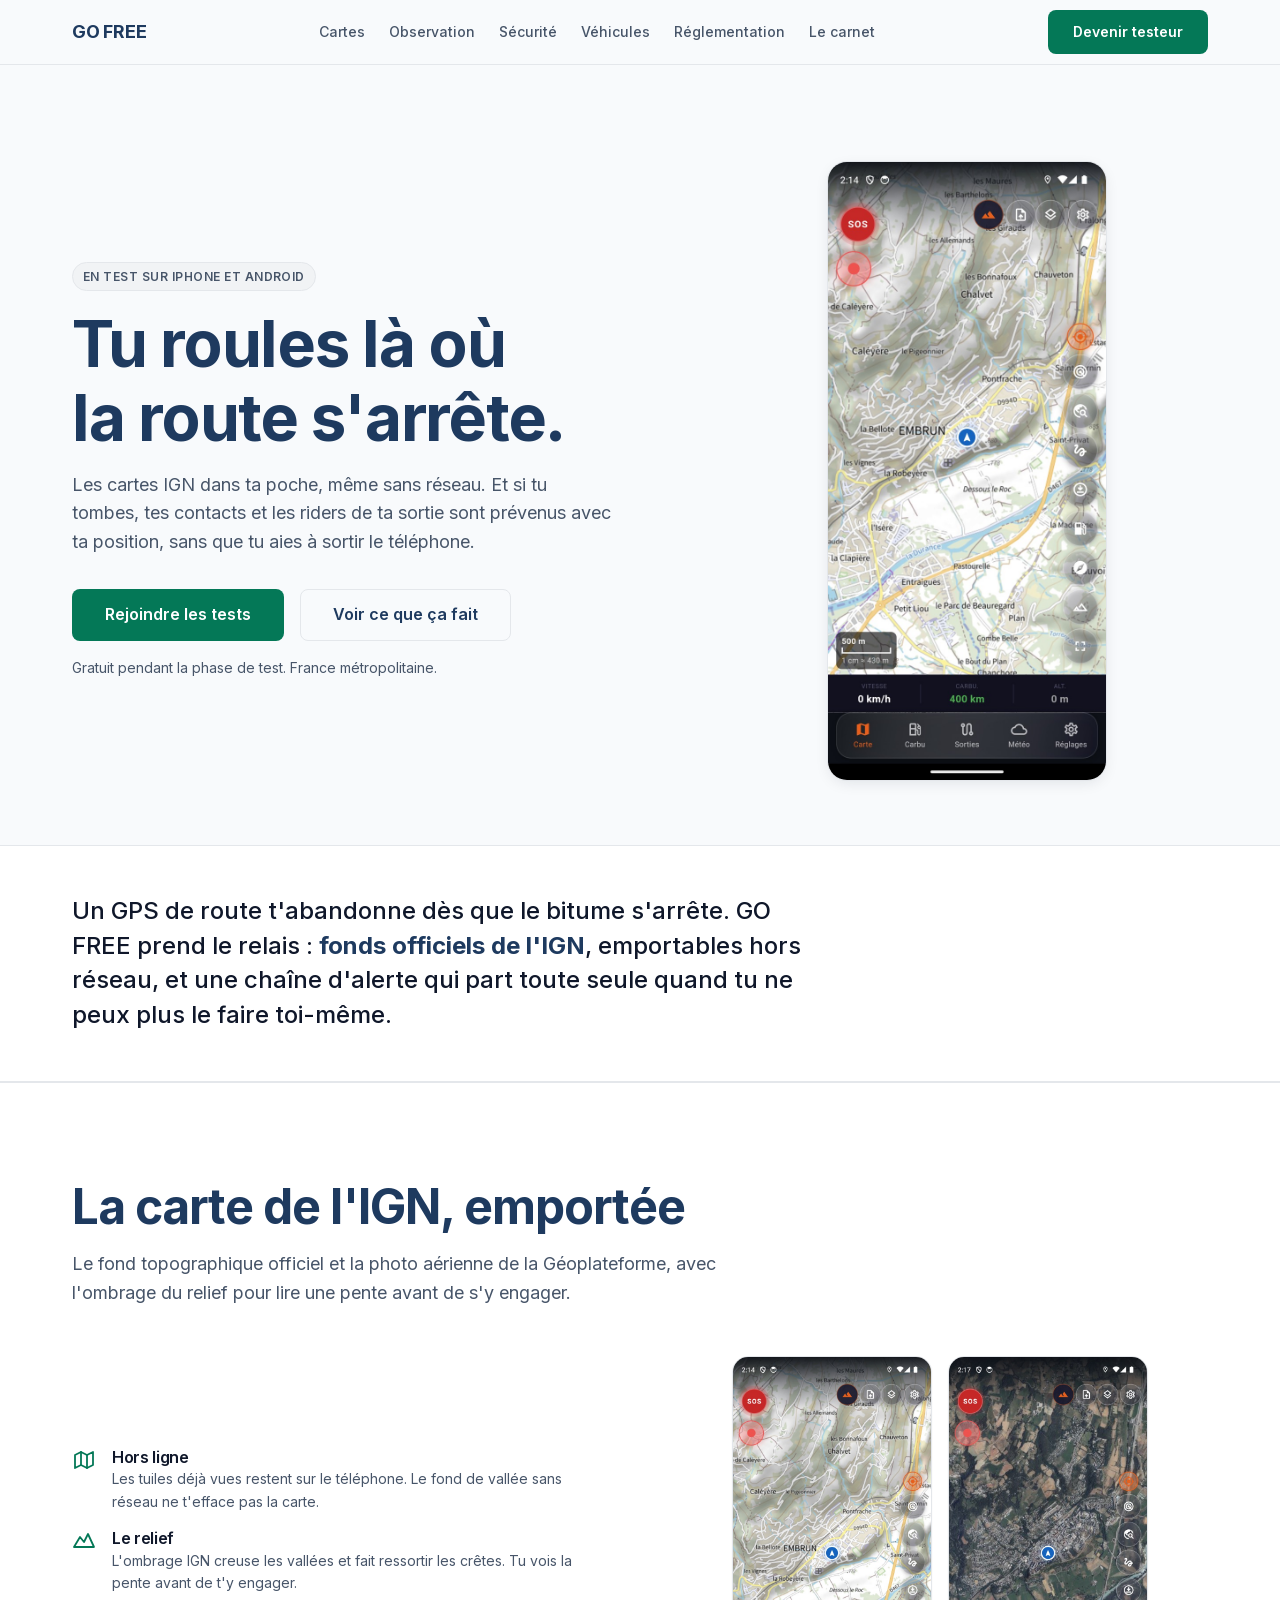
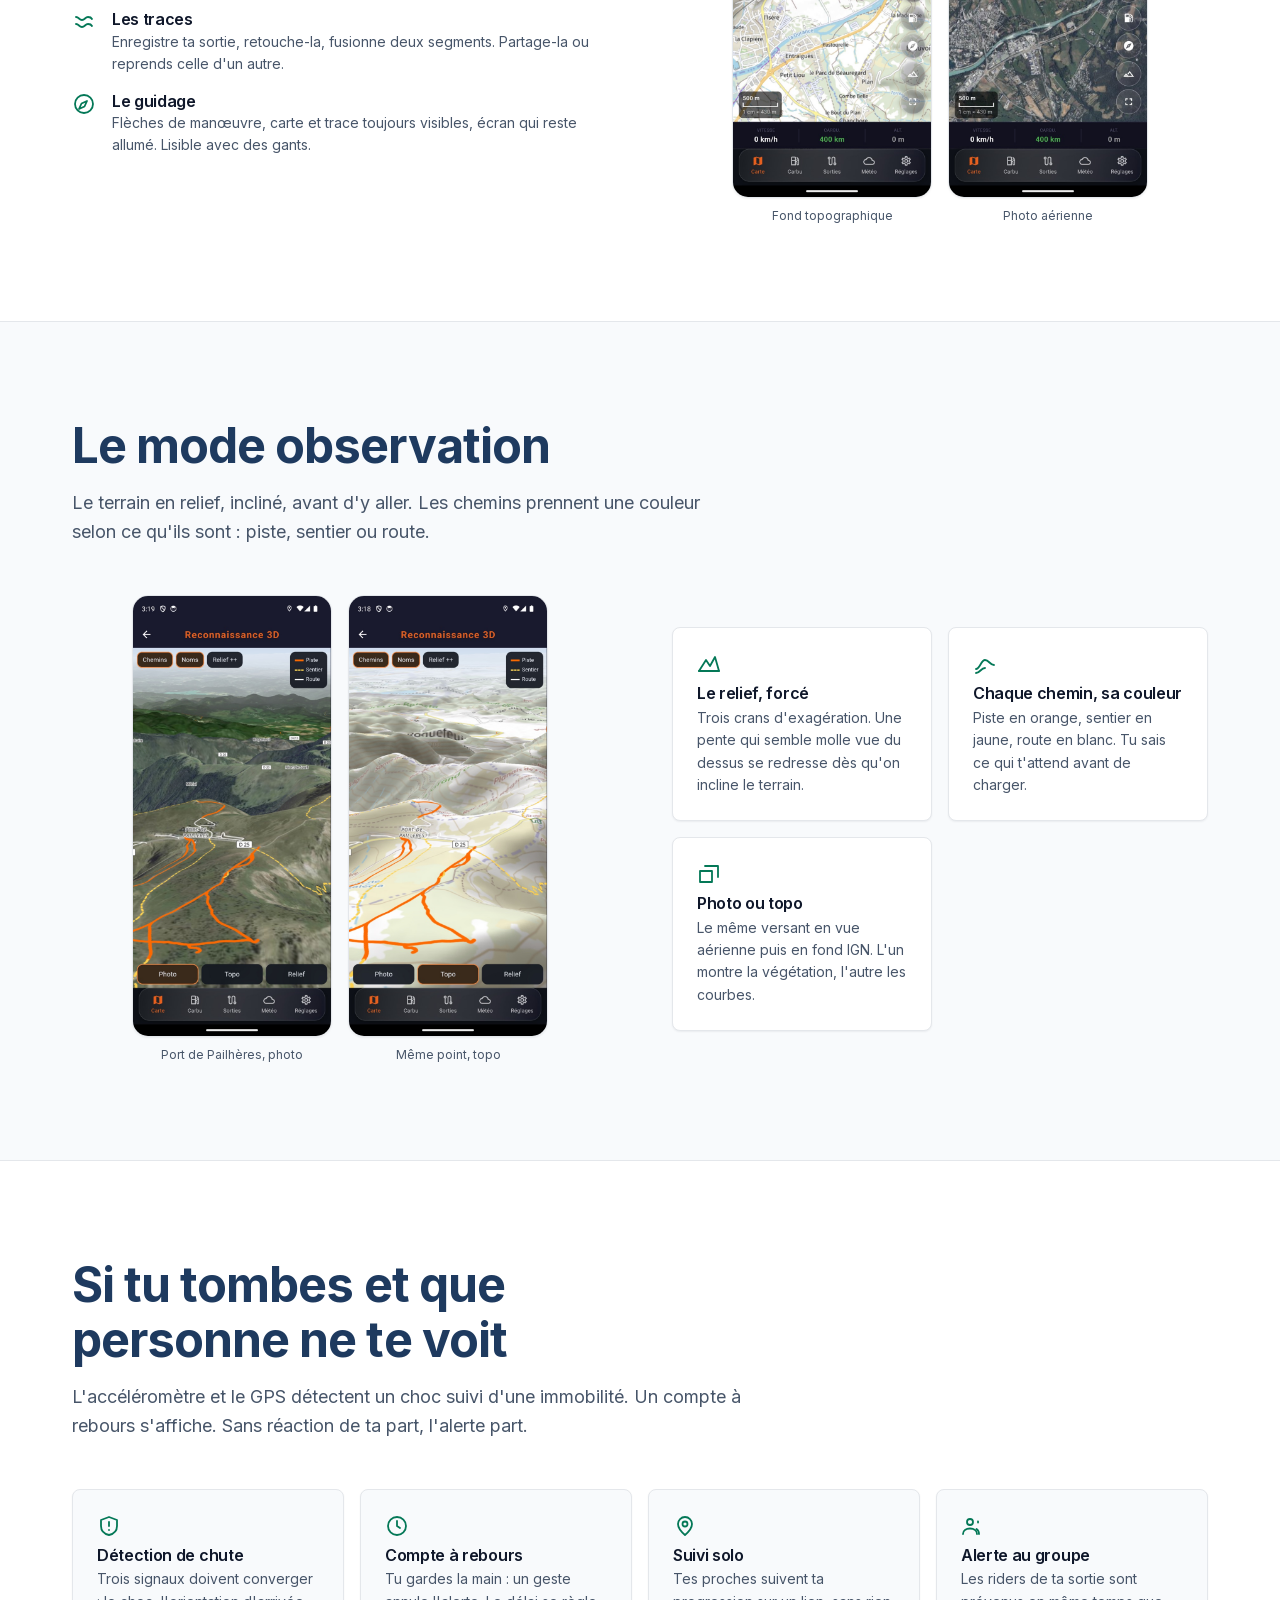
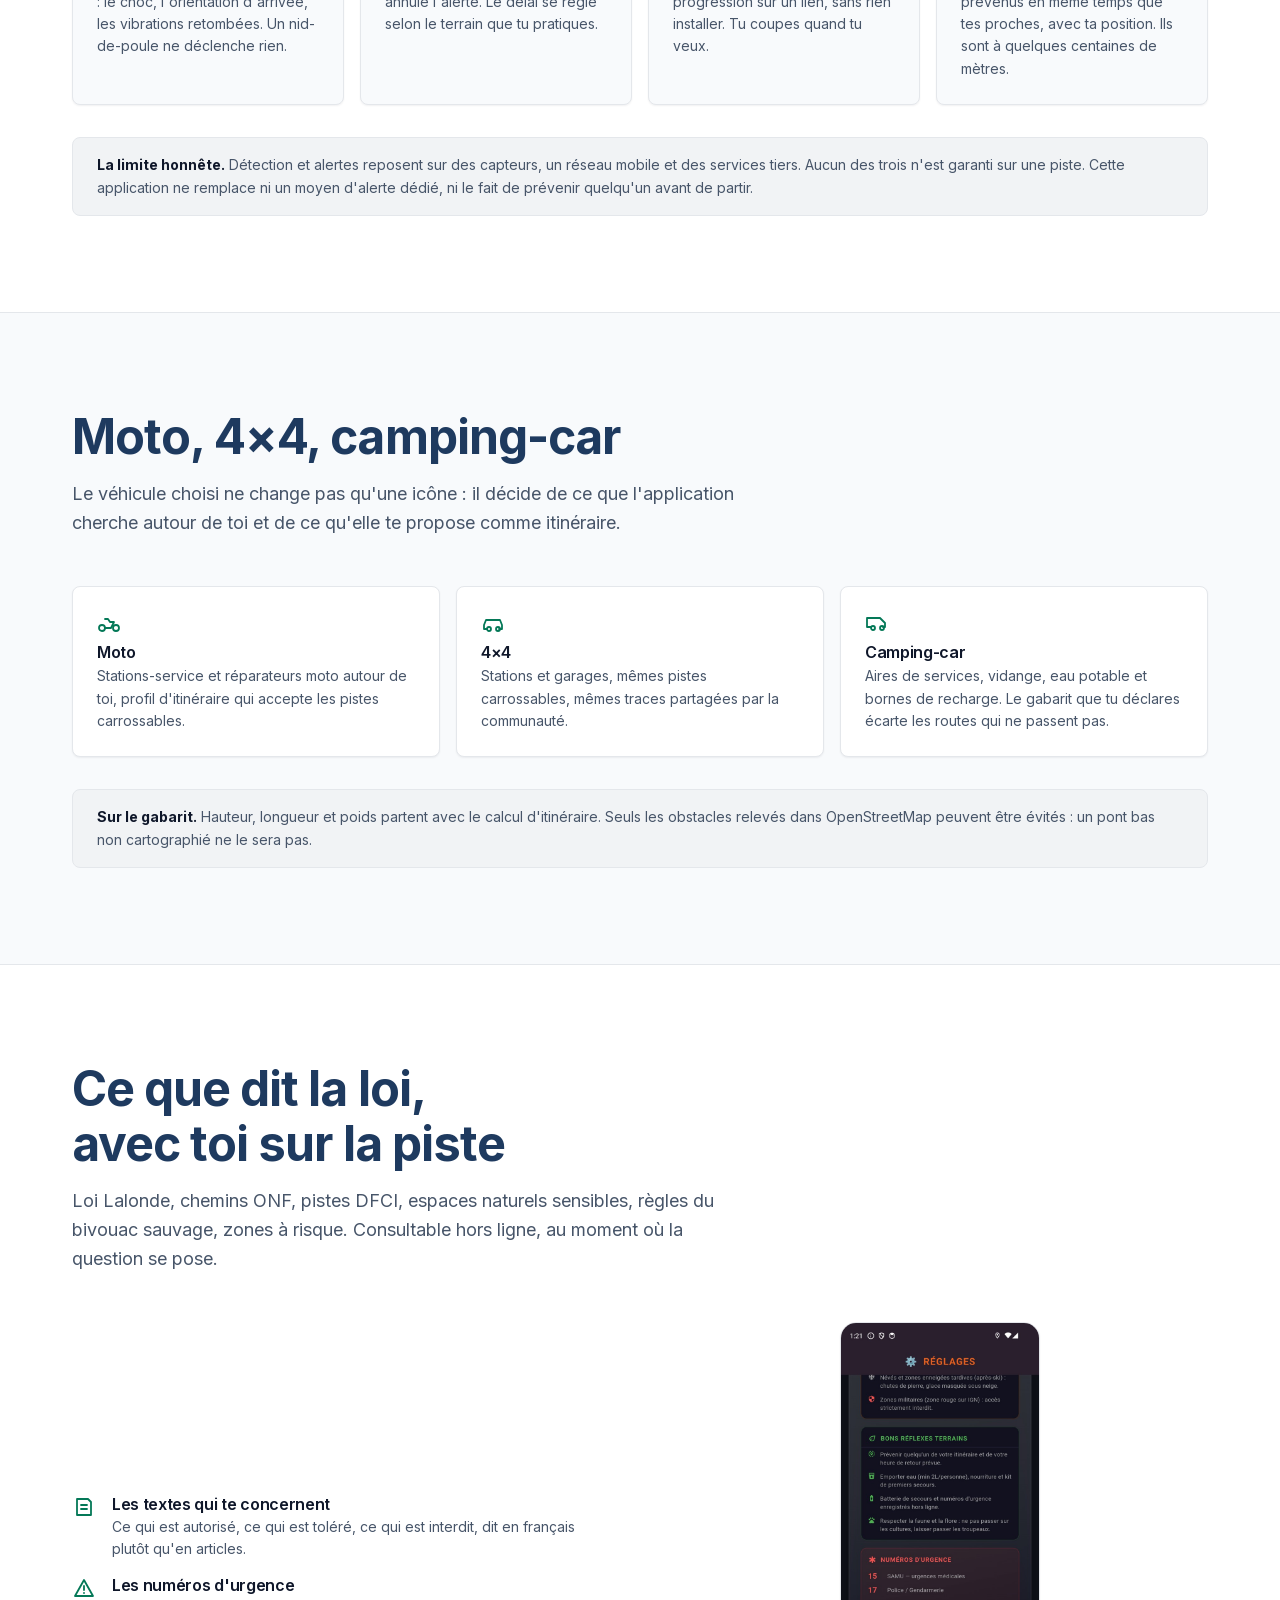
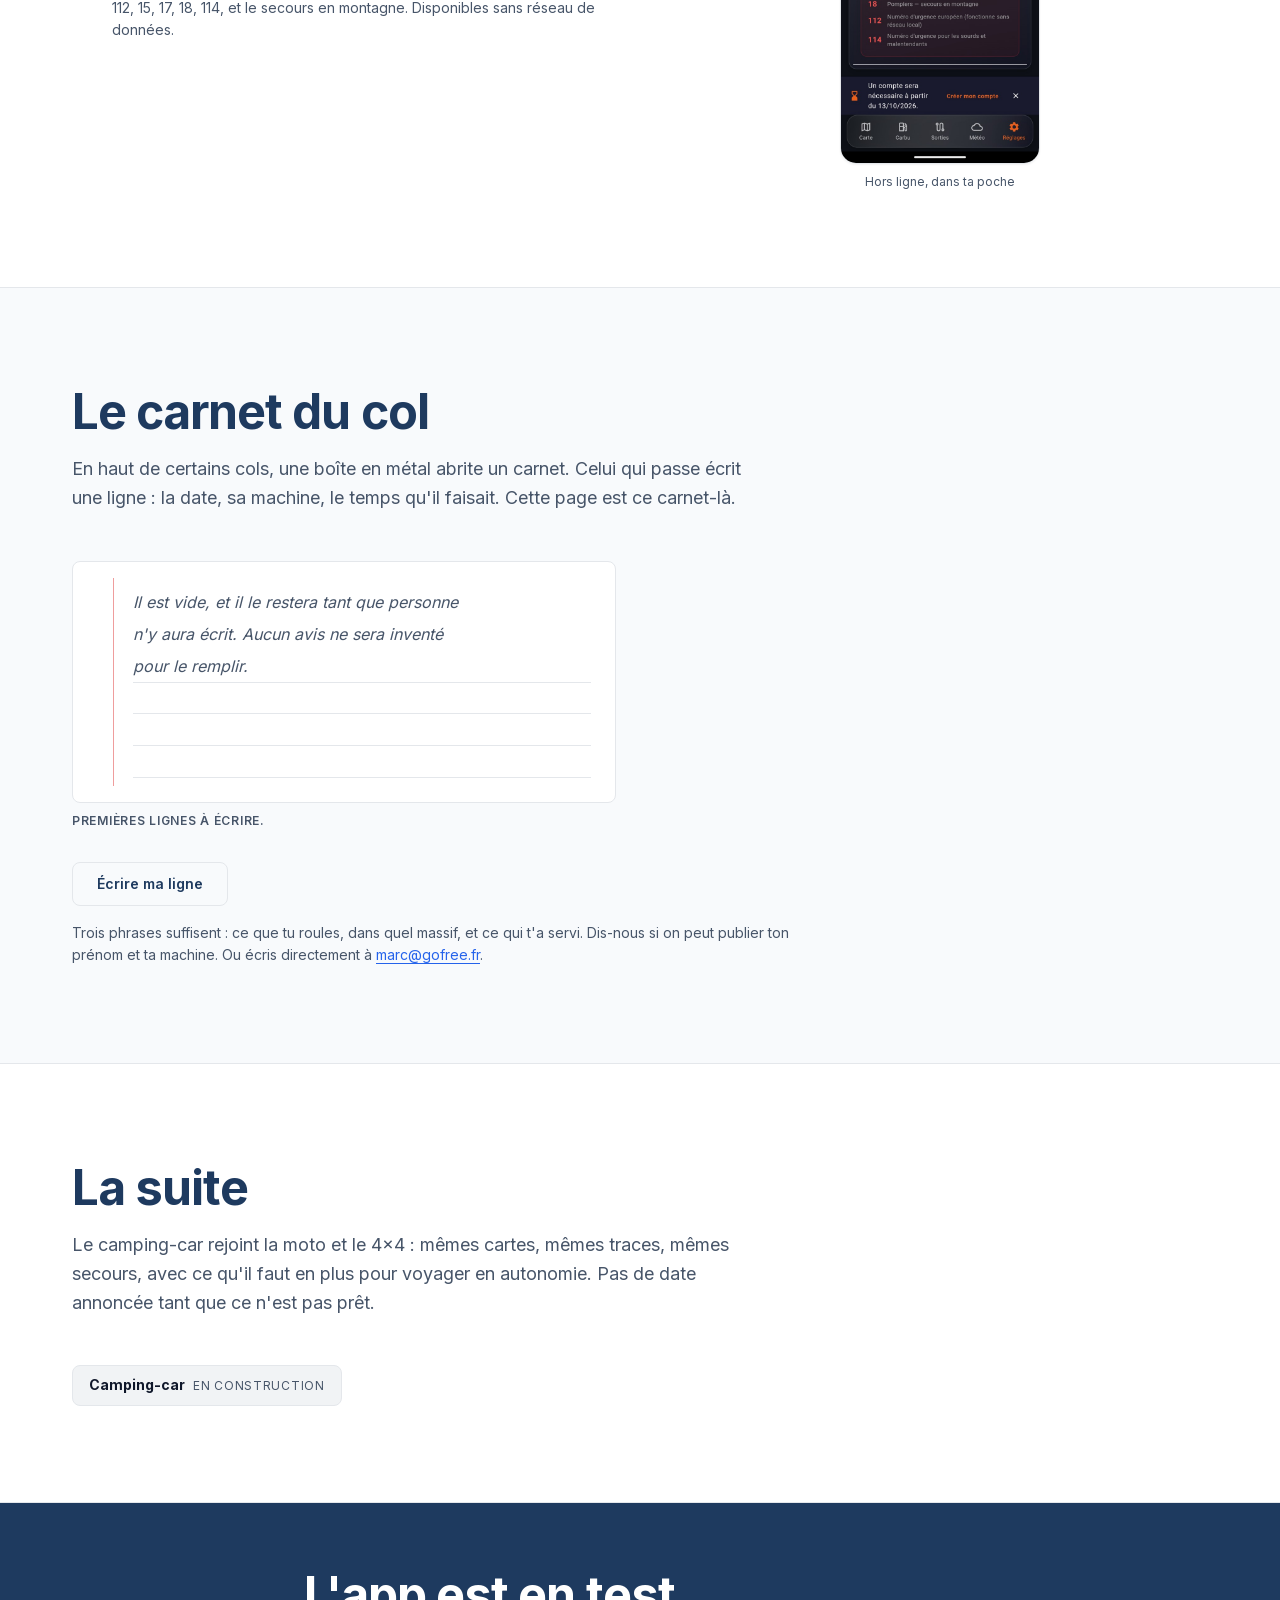
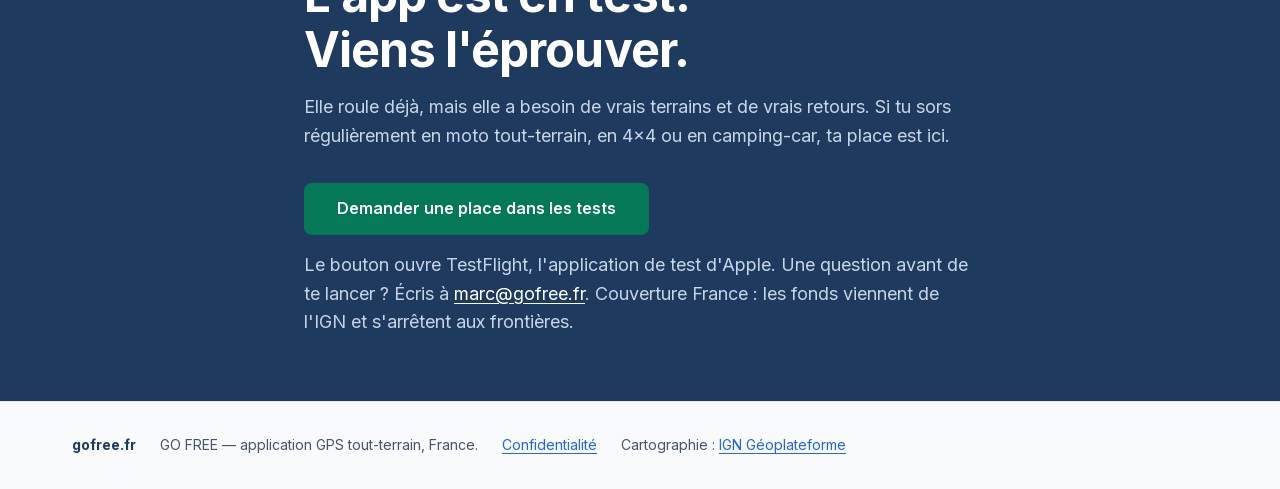
==== commit 43828c9f: "Ouvre les tests TestFlight, et n'en montre rien sur Android Le lien public d'invitation part enfin :" ====
--- a/index.html
+++ b/index.html
@@ -433,21 +433,45 @@
         retours. Si tu sors régulièrement en moto tout-terrain, en 4×4 ou en
         camping-car, ta place est ici.
       </p>
-      <a class="bouton bouton--principal bouton--large courriel"
-         data-nom="marc" data-dom="gofree.fr"
-         data-sujet="Je veux tester GO FREE"
-         data-corps="Ce que je roule :&#10;Le massif :"
-         href="#tester">
-        Demander une place dans les tests
-      </a>
-      <p class="appel__note">
-        Le lien d'inscription TestFlight arrive. En attendant, écris à
-        <a class="courriel" data-nom="marc" data-dom="gofree.fr"
+      <!-- data-testflight porte les huit caractères qui suivent /join/ dans
+           le lien public TestFlight. Vidé, le bouton retombe sur le courriel. -->
+      <div data-plateforme="ios">
+        <a class="bouton bouton--principal bouton--large courriel testflight"
+           data-testflight="ZnMZfHfG"
+           data-nom="marc" data-dom="gofree.fr"
            data-sujet="Je veux tester GO FREE"
-           href="#tester">marc [chez] gofree.fr</a> en disant ce que
-        tu roules et où. Couverture France&nbsp;: les fonds viennent de l'IGN et
-        s'arrêtent aux frontières.
-      </p>
+           data-corps="Ce que je roule :&#10;Le massif :"
+           href="#tester">
+          Demander une place dans les tests
+        </a>
+        <p class="appel__note">
+          Le bouton ouvre TestFlight, l'application de test d'Apple. Une
+          question avant de te lancer&nbsp;? Écris à
+          <a class="courriel" data-nom="marc" data-dom="gofree.fr"
+             data-sujet="Je veux tester GO FREE"
+             href="#tester">marc [chez] gofree.fr</a>. Couverture
+          France&nbsp;: les fonds viennent de l'IGN et s'arrêtent aux frontières.
+        </p>
+      </div>
+
+      <div data-plateforme="android" hidden>
+        <a class="bouton bouton--principal bouton--large courriel"
+           data-nom="marc" data-dom="gofree.fr"
+           data-sujet="Je veux tester GO FREE sur Android"
+           data-corps="Ce que je roule :&#10;Le massif :&#10;Mon téléphone :"
+           href="#tester">
+          Demander une place dans les tests
+        </a>
+        <p class="appel__note">
+          La version Android arrive&nbsp;: TestFlight n'existe que sur iPhone.
+          Écris à
+          <a class="courriel" data-nom="marc" data-dom="gofree.fr"
+             data-sujet="Je veux tester GO FREE sur Android"
+             href="#tester">marc [chez] gofree.fr</a> en disant ce que
+          tu roules et où, on te préviendra dès l'ouverture. Couverture
+          France&nbsp;: les fonds viennent de l'IGN et s'arrêtent aux frontières.
+        </p>
+      </div>
     </div>
   </section>
 
@@ -463,21 +487,52 @@
 </footer>
 
 <script>
-// L'adresse n'est jamais écrite d'un seul tenant dans la page : elle est
-// recomposée ici. Un robot qui lit le HTML n'y trouve ni « mailto: » ni
-// l'adresse complète. Sans JavaScript, le texte reste lisible par un humain
-// sous la forme « marc [chez] gofree.fr ».
 (function () {
-  var liens = document.querySelectorAll('a.courriel');
-  for (var i = 0; i < liens.length; i++) {
-    var a = liens[i];
-    var adresse = a.dataset.nom + String.fromCharCode(64) + a.dataset.dom;
-    var params = [];
-    if (a.dataset.sujet) params.push('subject=' + encodeURIComponent(a.dataset.sujet));
-    if (a.dataset.corps) params.push('body=' + encodeURIComponent(a.dataset.corps));
-    a.href = 'mail' + 'to:' + adresse + (params.length ? '?' + params.join('&') : '');
-    if (a.textContent.indexOf('[chez]') !== -1) a.textContent = adresse;
+  // TestFlight n'existe que sur iPhone : sur Android le bloc iOS est retiré du
+  // document — pas seulement masqué — et l'adresse d'invitation n'y est jamais
+  // composée. Un appareil Android n'a donc pas le lien, ni à l'écran ni dans la
+  // source de la page.
+  var plateforme = (navigator.userAgentData && navigator.userAgentData.platform) || navigator.userAgent;
+  var estAndroid = /android/i.test(plateforme);
+
+  function neGardeQueLaPlateforme(gardee) {
+    var blocs = document.querySelectorAll('[data-plateforme]');
+    for (var i = 0; i < blocs.length; i++) {
+      if (blocs[i].dataset.plateforme === gardee) blocs[i].hidden = false;
+      else blocs[i].parentNode.removeChild(blocs[i]);
+    }
   }
+
+  // L'adresse n'est jamais écrite d'un seul tenant dans la page : elle est
+  // recomposée ici. Un robot qui lit le HTML n'y trouve ni « mailto: » ni
+  // l'adresse complète. Sans JavaScript, le texte reste lisible par un humain
+  // sous la forme « marc [chez] gofree.fr ».
+  function composeLesAdresses() {
+    var liens = document.querySelectorAll('a.courriel');
+    for (var i = 0; i < liens.length; i++) {
+      var a = liens[i];
+      var adresse = a.dataset.nom + String.fromCharCode(64) + a.dataset.dom;
+      var params = [];
+      if (a.dataset.sujet) params.push('subject=' + encodeURIComponent(a.dataset.sujet));
+      if (a.dataset.corps) params.push('body=' + encodeURIComponent(a.dataset.corps));
+      a.href = 'mail' + 'to:' + adresse + (params.length ? '?' + params.join('&') : '');
+      if (a.textContent.indexOf('[chez]') !== -1) a.textContent = adresse;
+    }
+  }
+
+  // Après les adresses : le bouton porte les deux rôles, et l'invitation doit
+  // l'emporter sur le courriel de repli dès que le code TestFlight est rempli.
+  function composeLesInvitations() {
+    var invitations = document.querySelectorAll('a.testflight');
+    for (var i = 0; i < invitations.length; i++) {
+      var code = invitations[i].dataset.testflight;
+      if (code) invitations[i].href = 'https://testflight.apple.com/join/' + code;
+    }
+  }
+
+  neGardeQueLaPlateforme(estAndroid ? 'android' : 'ios');
+  composeLesAdresses();
+  if (!estAndroid) composeLesInvitations();
 })();
 </script>
 </body>
--- a/styles.css
+++ b/styles.css
@@ -87,6 +87,10 @@
 p { margin: 0; }
 img { max-width: 100%; height: auto; display: block; }
 
+/* Les blocs reserves a une plateforme (.bouton, entre autres) portent un
+   display explicite qui l'emporterait sur celui de [hidden]. */
+[hidden] { display: none !important; }
+
 a { color: var(--color-secondary); text-underline-offset: 3px; }
 /* Scope au fond clair : sur le bloc marine, cette regle repeignait le lien
    de la couleur du fond — 1:1, donc invisible. */
